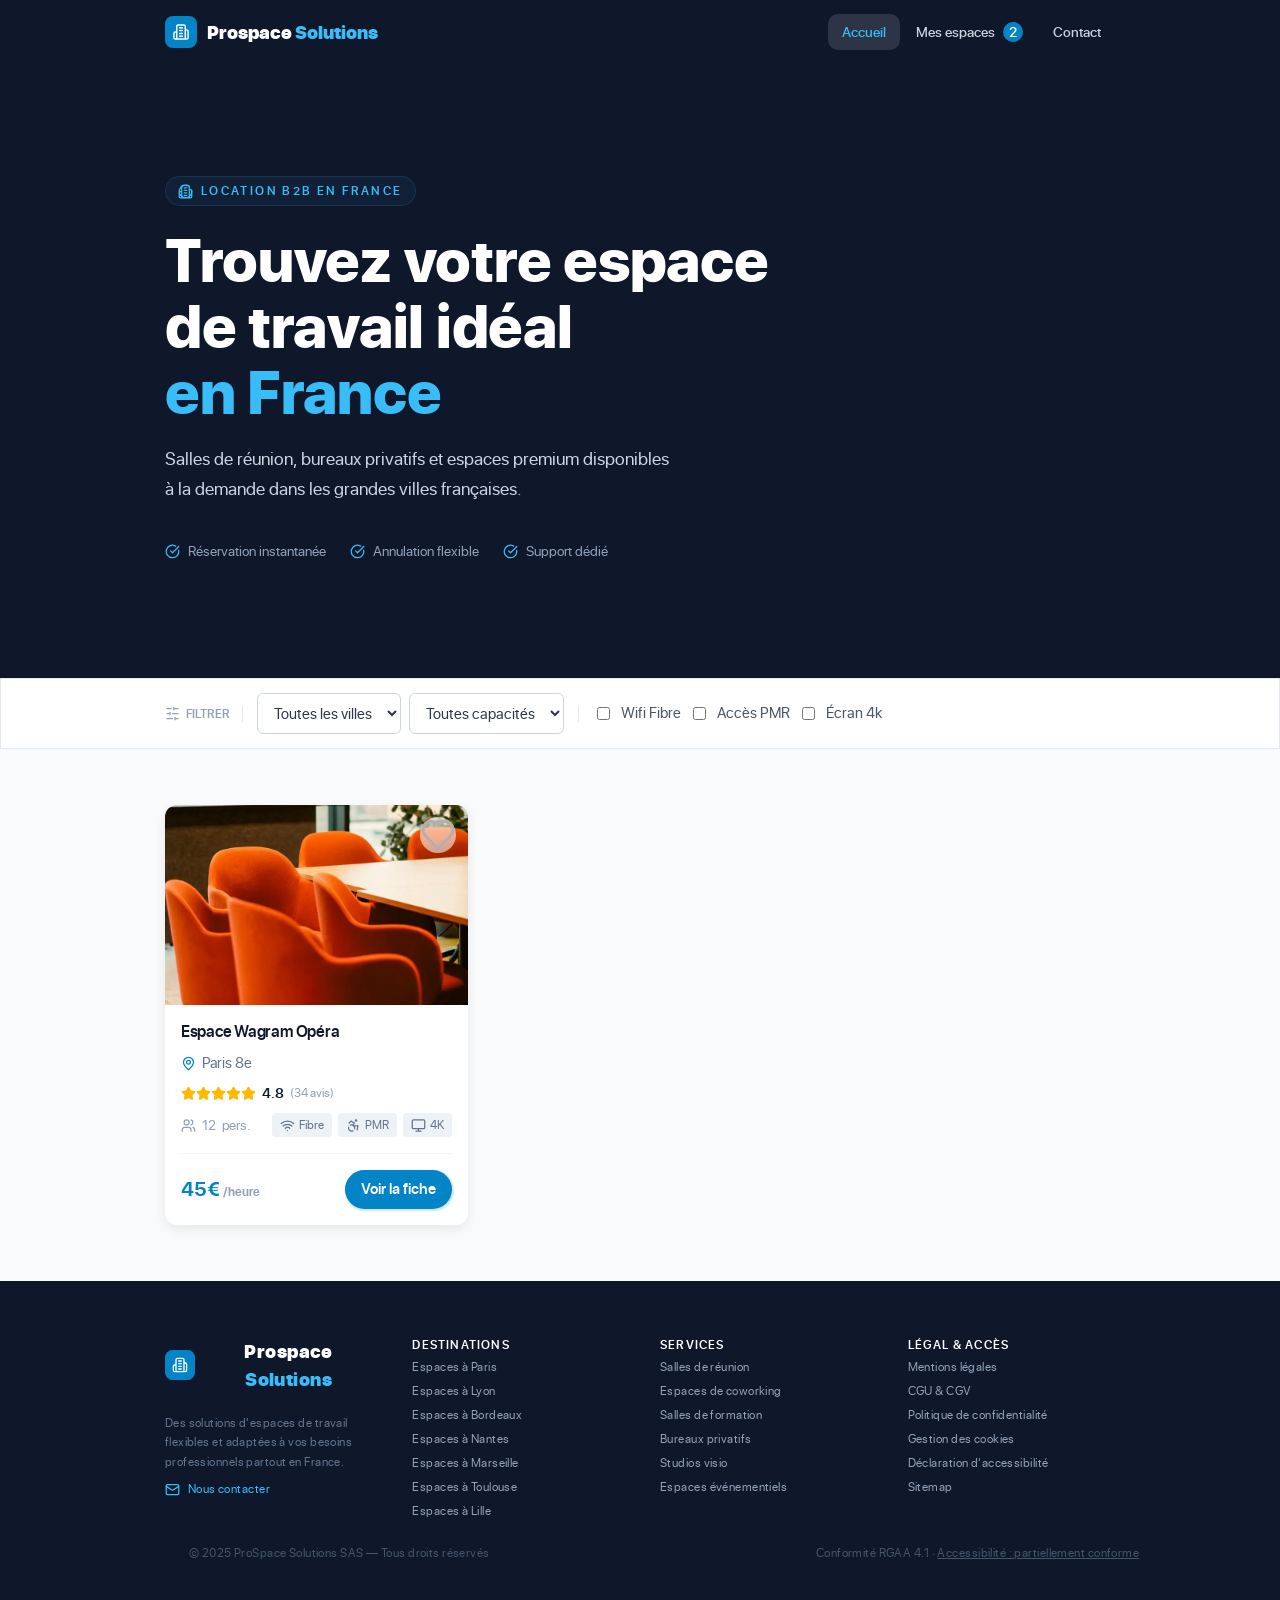
==== index.html @ 1f6355e1 "styles: finalisation scss sur l'index" ====
<!-- Rôle : afficher la page d'accueil du site -->

<!DOCTYPE html>
<html lang="fr">
    <head>
        <meta charset="UTF-8">
        <meta name="viewport" content="width=device-width, initial-scale=1.0">
        <meta name="description" content="">

        <title></title>

        <!---->
        <link rel="stylesheet" href="assets/css/styles.css">
        <!---->
        <link rel="apple-touch-icon" sizes="180x180" href="public/_favicon_io/apple-touch-icon.png">
        <link rel="icon" type="image/png" sizes="32x32" href="public/_favicon_io/favicon-32x32.png">
        <link rel="icon" type="image/png" sizes="16x16" href="public/_favicon_io/favicon-16x16.png">
        <!--link rel="manifest" href="public/assets/img/_favicon_io/site.webmanifest"-->
    </head>

    <body>
        <!-- ================================================= -->
        <!-- === HEADER container === -->
        <!-- ================================================= -->
        <header class="header" id="accueil">

            <div class="header__container">
                
                <div class="logo">
                    <a class="logo prospace-solutions" href="index.html" title="Retour à la page d'Accueil de Prospace Solutions" aria-label="Retour à la page d'Accueil de Prospace Solutions">
                        <svg aria-hidden="true" focusable="false" xmlns="http://www.w3.org/2000/svg" width="32" height="32" aria-labelledby="logo-title" viewBox="0 0 32 32"><title>Logo ProSpace Solutions</title><rect width="32" height="32" fill="#0284c7" rx="8"/><g fill="none" stroke="#fff" stroke-linecap="round" stroke-linejoin="round" stroke-width="2"><path stroke-width="1.41666" d="M11.75 23.083v-12.75a1.417 1.417 0 0 1 1.417-1.416h5.666a1.417 1.417 0 0 1 1.417 1.416v12.75ZM11.75 16h-1.417a1.417 1.417 0 0 0-1.416 1.417v4.25a1.417 1.417 0 0 0 1.416 1.416h1.417M20.25 13.875h1.417a1.417 1.417 0 0 1 1.416 1.417v6.375a1.417 1.417 0 0 1-1.416 1.416H20.25M14.583 11.75h2.834M14.583 14.583h2.834M14.583 17.417h2.834M14.583 20.25h2.834"/></g></svg>
                        <span>Prospace <span>Solutions</span></span>
                    </a>
                </div>
                
                <nav class="navigation" aria-label="Menu principal">
                    
                    <ul class="">                        
                        <li class="">                            
                            <a class="active" href="index.html" title="Aller à la page Accueil" aria-label="Aller à la page Accueil">Accueil</a>
                        </li>
                        
                        <li class="">                            
                            <a href="pages/mes-espaces.html" title="Aller à la page Mes espaces" aria-label="Aller à la page Mes espaces">Mes espaces <span>2</span></a>
                        </li>
                        
                        <li class="">                            
                            <a href="pages/contact.html" title="Aller à la page Contact" aria-label="Aller à la page Contact">Contact</a>                        
                        </li>
                    </ul>

                </nav>

            </div>

        </header>

        <!-- ================================================= -->
        <!-- === MAIN container === -->
        <!-- ================================================= -->
        <main class="main">

            <!-- ================================================= -->
            <!-- === BANNIERE principale === -->
            <!-- ================================================= -->
            <section class="hero">

                <h2 class="sr-only">Introduction</h2>

                <!--img class="hero__banner" src="assets/images/banner-prospace-solution.webp" alt="Salle de réunion moderne avec une grande table et des fauteuils orange" width="200"-->
                
                <div class="hero__wrapper">
                    
                    <div class="main">

                        <div class="etiquette">

                            <span class="location-b2b-en-france">
                                <svg aria-hidden="true" focusable="false" width="15" height="15" fill="none" stroke="currentColor" stroke-linecap="round" stroke-linejoin="round" stroke-width="2" class="icon-svg lucide lucide-circle-check-big" viewBox="0 0 24 24"><path d="M21.801 10A10 10 0 1 1 17 3.335"/><path d="M6 22V4a2 2 0 0 1 2-2h8a2 2 0 0 1 2 2v18ZM6 12H4a2 2 0 0 0-2 2v6a2 2 0 0 0 2 2h2M18 9h2a2 2 0 0 1 2 2v9a2 2 0 0 1-2 2h-2M10 6h4M10 10h4M10 14h4M10 18h4"/></svg>                            
                                <span>Location B2B en France</span>
                            </span>

                        </div>

                        <h1 id="main-title">Trouvez votre espace de travail idéal <span>en France</span></h1>

                        <p>Salles de réunion, bureaux privatifs et espaces premium disponibles à la demande dans les grandes villes françaises.</p>

                        <ul class="">
                            <li>
                                <svg aria-hidden="true" focusable="false" xmlns="http://www.w3.org/2000/svg"  width="15" height="15" fill="none" stroke="currentColor" stroke-linecap="round" stroke-linejoin="round" stroke-width="2" class="icon-svg lucide lucide-circle-check-big" viewBox="0 0 24 24"><path d="M21.801 10A10 10 0 1 1 17 3.335"/><path d="m9 11 3 3L22 4"/></svg>
                                <span>Réservation instantanée</span>
                            </li>
                            <li>
                                <svg aria-hidden="true" focusable="false" xmlns="http://www.w3.org/2000/svg" width="15" height="15" fill="none" stroke="currentColor" stroke-linecap="round" stroke-linejoin="round" stroke-width="2" class="icon-svg lucide lucide-circle-check-big" viewBox="0 0 24 24"><path d="M21.801 10A10 10 0 1 1 17 3.335"/><path d="m9 11 3 3L22 4"/></svg>
                                <span>Annulation flexible</span>
                            </li>
                            <li>
                                <svg aria-hidden="true" focusable="false" xmlns="http://www.w3.org/2000/svg" width="15" height="15" fill="none" stroke="currentColor" stroke-linecap="round" stroke-linejoin="round" stroke-width="2" class="icon-svg lucide lucide-circle-check-big" viewBox="0 0 24 24"><path d="M21.801 10A10 10 0 1 1 17 3.335"/><path d="m9 11 3 3L22 4"/></svg>
                                <span>Support dédié</span>
                            </li>
                        </ul>

                    </div>
                </div>

            </section>            

            <!-- ================================================= -->
            <!-- === FILTRES de recherche === -->
            <!-- ================================================= -->
            <section class="filtre">

                <h2 class="sr-only">Filtres de tri des espaces</h2>

                <form class="filtre__wrapper" aria-label="">

                    <!-- Titre & Icône de la zone de filtre -->
                    <div class="title filtre-block _block-title">
                        <svg aria-hidden="true" focusable="false" xmlns="http://www.w3.org/2000/svg" width="15" height="15" fill="none" stroke="currentColor" stroke-linecap="round" stroke-linejoin="round" stroke-width="2" class="icon-svg lucide lucide-sliders-horizontal" viewBox="0 0 24 24"><path d="M21 4h-7M10 4H3M21 12h-9M8 12H3M21 20h-5M12 20H3M14 2v4M8 10v4M16 18v4"/></svg>
                        <span class="filtre-label">FILTRER</span>
                    </div>

                    <div class="sep"></div>

                    <fieldset class="filtre-block block-selects">                        
                        <legend class="sr-only">Filtres de recherche des salles</legend>
                        <div class="field-wrapper">
                            <label for="ville-select" class="sr-only">Filtrer par ville</label>
                            <select id="ville-select" name="ville">
                                <option value="" selected>Toutes les villes</option>
                                <option value="paris8">Paris 8e</option>
                                <option value="paris11">Paris 11e</option>
                                <option value="lyon2">Lyon 2e</option>
                                <option value="bordeaux">Bordeaux</option>
                                <option value="Nantes">Nantes</option>
                                <option value="Marseille">Marseille</option>
                            </select>
                        </div>

                        <div class="field-wrapper">
                            <label for="capacite-select" class="sr-only">Filtrer par capacité</label>
                            <select id="capacite-select" name="capacite">
                            <option value="" selected>Toutes capacités</option>
                            <option value="10">10 personnes</option>
                            <option value="20">20 personnes</option>
                            <option value="50">50 personnes</option>
                            </select>
                        </div>
                    </fieldset>

                    <div class="sep"></div>

                    <fieldset class="_filtre-block checkboxes__wrapper">
                        <legend class="sr-only">Équipements et options de la salle</legend>
                        <label class="checkbox-label">
                            <input type="checkbox" name="wifi">
                            <span>Wifi Fibre</span>
                        </label>    
                        <label class="checkbox-label">
                            <input type="checkbox" name="pmr">
                            <span>Accès PMR</span>
                        </label>    
                        <label class="checkbox-label">
                            <input type="checkbox" name="screen">
                            <span>Écran 4k</span>
                        </label>
                    </fieldset>

                </form>

            </section>

            <!-- ================================================= -->
            <!-- === CATALOGUE des espaces disponibles === -->
            <!-- ================================================= -->
            <section class="catalogue">

                <h2 class="sr-only">Catalogues des espaces</h2>

                <div class="catalogue__container">
                    <!-- Zone d'injection dynamique des cards -->
                    <div class="catalogue__wrapper">

                                                <article class="card-espace-wrapper">

                            <h2 class="sr-only">Carte d'un espace</h2>

                            <div class="card-image-wrapper">
                                <img src="assets/images/espace-wargram-opera-paris-8.webp" alt="Espace Wagram Opéra - Salle de réunion lumineuse" class="card-img">
                                
                                <button type="button" class="btn-favoris" aria-label="Ajouter aux favoris" aria-pressed="false">
                                <svg aria-hidden="true" focusable="false" xmlns="http://www.w3.org/2000/svg" width="15" height="15" fill="none" stroke="currentColor" stroke-linecap="round" stroke-linejoin="round" stroke-width="2" class="icon-svg lucide lucide-heart" viewBox="0 0 24 24"><path d="M19 14c1.49-1.46 3-3.21 3-5.5A5.5 5.5 0 0 0 16.5 3c-1.76 0-3 .5-4.5 2-1.5-1.5-2.74-2-4.5-2A5.5 5.5 0 0 0 2 8.5c0 2.3 1.5 4.05 3 5.5l7 7Z"/></svg>
                                </button>
                            </div>
                            
                            <div class="card-content-wrapper">
                                <!-- Titre -->
                                <h3 class="card-title">Espace Wagram Opéra</h3>
                                <!-- Lieu -->
                                <div class="card-location">
                                <svg aria-hidden="true" focusable="false" class="icon-svg" viewBox="0 0 24 24" width="15" height="15" fill="none" stroke="currentColor" stroke-width="2"><path d="M12 2a8 8 0 0 0-8 8c0 5.25 8 12 8 12s8-6.75 8-12a8 8 0 0 0-8-8z"/><circle cx="12" cy="10" r="3"/></svg>
                                <span>Paris 8e</span>
                                </div>
                                <!-- Note & Avis -->
                                <div class="card-rating">
                                <div class="stars" aria-hidden="true">
                                    <span>
                                        <svg aria-hidden="true" focusable="false" xmlns="http://www.w3.org/2000/svg" width="15" height="15" fill="currentColor" stroke="currentColor" stroke-linecap="round" stroke-linejoin="round" stroke-width="2" class="icon-svg lucide lucide-star" viewBox="0 0 24 24"><path d="M11.525 2.295a.53.53 0 0 1 .95 0l2.31 4.679a2.12 2.12 0 0 0 1.595 1.16l5.166.756a.53.53 0 0 1 .294.904l-3.736 3.638a2.12 2.12 0 0 0-.611 1.878l.882 5.14a.53.53 0 0 1-.771.56l-4.618-2.428a2.12 2.12 0 0 0-1.973 0L6.396 21.01a.53.53 0 0 1-.77-.56l.881-5.139a2.12 2.12 0 0 0-.611-1.879L2.16 9.795a.53.53 0 0 1 .294-.906l5.165-.755a2.12 2.12 0 0 0 1.597-1.16z"/></svg>
                                    </span>
                                    <span>
                                        <svg aria-hidden="true" focusable="false" xmlns="http://www.w3.org/2000/svg" width="15" height="15" fill="currentColor" stroke="currentColor" stroke-linecap="round" stroke-linejoin="round" stroke-width="2" class="icon-svg lucide lucide-star" viewBox="0 0 24 24"><path d="M11.525 2.295a.53.53 0 0 1 .95 0l2.31 4.679a2.12 2.12 0 0 0 1.595 1.16l5.166.756a.53.53 0 0 1 .294.904l-3.736 3.638a2.12 2.12 0 0 0-.611 1.878l.882 5.14a.53.53 0 0 1-.771.56l-4.618-2.428a2.12 2.12 0 0 0-1.973 0L6.396 21.01a.53.53 0 0 1-.77-.56l.881-5.139a2.12 2.12 0 0 0-.611-1.879L2.16 9.795a.53.53 0 0 1 .294-.906l5.165-.755a2.12 2.12 0 0 0 1.597-1.16z"/></svg>
                                    </span>
                                    <span>
                                        <svg aria-hidden="true" focusable="false" xmlns="http://www.w3.org/2000/svg" width="15" height="15" fill="currentColor" stroke="currentColor" stroke-linecap="round" stroke-linejoin="round" stroke-width="2" class="icon-svg lucide lucide-star" viewBox="0 0 24 24"><path d="M11.525 2.295a.53.53 0 0 1 .95 0l2.31 4.679a2.12 2.12 0 0 0 1.595 1.16l5.166.756a.53.53 0 0 1 .294.904l-3.736 3.638a2.12 2.12 0 0 0-.611 1.878l.882 5.14a.53.53 0 0 1-.771.56l-4.618-2.428a2.12 2.12 0 0 0-1.973 0L6.396 21.01a.53.53 0 0 1-.77-.56l.881-5.139a2.12 2.12 0 0 0-.611-1.879L2.16 9.795a.53.53 0 0 1 .294-.906l5.165-.755a2.12 2.12 0 0 0 1.597-1.16z"/></svg>
                                    </span>
                                    <span>
                                        <svg aria-hidden="true" focusable="false" xmlns="http://www.w3.org/2000/svg" width="15" height="15" fill="currentColor" stroke="currentColor" stroke-linecap="round" stroke-linejoin="round" stroke-width="2" class="icon-svg lucide lucide-star" viewBox="0 0 24 24"><path d="M11.525 2.295a.53.53 0 0 1 .95 0l2.31 4.679a2.12 2.12 0 0 0 1.595 1.16l5.166.756a.53.53 0 0 1 .294.904l-3.736 3.638a2.12 2.12 0 0 0-.611 1.878l.882 5.14a.53.53 0 0 1-.771.56l-4.618-2.428a2.12 2.12 0 0 0-1.973 0L6.396 21.01a.53.53 0 0 1-.77-.56l.881-5.139a2.12 2.12 0 0 0-.611-1.879L2.16 9.795a.53.53 0 0 1 .294-.906l5.165-.755a2.12 2.12 0 0 0 1.597-1.16z"/></svg>
                                    </span>
                                    <span>
                                        <svg aria-hidden="true" focusable="false" xmlns="http://www.w3.org/2000/svg" width="15" height="15" fill="currentColor" stroke="currentColor" stroke-linecap="round" stroke-linejoin="round" stroke-width="2" class="icon-svg lucide lucide-star" viewBox="0 0 24 24"><path d="M11.525 2.295a.53.53 0 0 1 .95 0l2.31 4.679a2.12 2.12 0 0 0 1.595 1.16l5.166.756a.53.53 0 0 1 .294.904l-3.736 3.638a2.12 2.12 0 0 0-.611 1.878l.882 5.14a.53.53 0 0 1-.771.56l-4.618-2.428a2.12 2.12 0 0 0-1.973 0L6.396 21.01a.53.53 0 0 1-.77-.56l.881-5.139a2.12 2.12 0 0 0-.611-1.879L2.16 9.795a.53.53 0 0 1 .294-.906l5.165-.755a2.12 2.12 0 0 0 1.597-1.16z"/></svg>
                                    </span>
                                </div>
                                <strong class="rating-value">4.8</strong>
                                <span class="rating-count">(34 avis)</span>
                                </div>
                                <!-- Ligne Capacité & Étiquettes -->
                                <div class="card-details-row">
                                <!-- Capacité -->
                                <div class="card-capacite">
                                    <svg aria-hidden="true" focusable="false" xmlns="http://www.w3.org/2000/svg" width="15" height="15" fill="none" stroke="currentColor" stroke-linecap="round" stroke-linejoin="round" stroke-width="2" class="icon-svg lucide lucide-users" viewBox="0 0 24 24"><path d="M16 21v-2a4 4 0 0 0-4-4H6a4 4 0 0 0-4 4v2"/><circle cx="9" cy="7" r="4"/><path d="M22 21v-2a4 4 0 0 0-3-3.87M16 3.13a4 4 0 0 1 0 7.75"/></svg>
                                    <span id="nb-capacite">12</span><span>pers.</span>
                                </div>
                                <!-- Étiquettes -->
                                <div class="card-tags">
                                    <span class="tag">
                                    <svg aria-hidden="true" focusable="false" xmlns="http://www.w3.org/2000/svg" width="15" height="15" fill="none" stroke="currentColor" stroke-linecap="round" stroke-linejoin="round" stroke-width="2" class="icon-svg lucide lucide-wifi" viewBox="0 0 24 24"><path d="M12 20h.01M2 8.82a15 15 0 0 1 20 0M5 12.859a10 10 0 0 1 14 0M8.5 16.429a5 5 0 0 1 7 0"/></svg>
                                    Fibre
                                    </span>
                                    <span class="tag">
                                    <svg aria-hidden="true" focusable="false" xmlns="http://www.w3.org/2000/svg" width="15" height="15" fill="none" stroke="currentColor" stroke-linecap="round" stroke-linejoin="round" stroke-width="2" class="lucide lucide-accessibility" viewBox="0 0 24 24"><circle cx="16" cy="4" r="1"/><path d="m18 19 1-7-6 1M5 8l3-3 5.5 3-2.36 3.5M4.24 14.5a5 5 0 0 0 6.88 6"/><path d="M13.76 17.5a5 5 0 0 0-6.88-6"/></svg>
                                    PMR
                                    </span>
                                    <span class="tag">
                                    <!-- modèle -->
                                    <svg role="img" focusable="false" xmlns="http://www.w3.org/2000/svg" width="15" height="15" fill="none" stroke="currentColor" stroke-linecap="round" stroke-linejoin="round" stroke-width="2" class="icon-svg lucide lucide-monitor" viewBox="0 0 24 24" aria-labelledby="icon-monitor-desc"><title id="icon-monitor-desc">Écran ou moniteur disponible</title><rect width="20" height="14" x="2" y="3" rx="2"/><path d="M8 21h8M12 17v4"/></svg>
                                    4K
                                    </span>
                                </div>
                                </div>
                                <!-- Filet de séparation -->
                                <hr class="card-sep" aria-hidden="true">
                                <!-- Ligne Prix & Action -->
                                <div class="card-footer-row">
                                <div class="card-price">
                                    <span class="price-amount">45€</span>
                                    <span class="price-unit">/heure</span>
                                </div>
                                <!-- Lien principal étendu -->
                                <a href="pages/espace.html" class="card-main-link">Voir la fiche</a>
                                </div>
                            </div>  

                        </article>

                    </div>
                </div>                

            </section>
            
        </main>

        <!-- ================================================= -->
        <!-- === FOOTER et liens de bas de page === -->
        <!-- ================================================= -->
        <footer class="footer">

            <div class="footer__container">

                <!-- === A PROPOS et logo === -->

                <section class="footer__wrapper footer-about">
                        
                    <h2 class="sr-only">Liens de bas de page</h2>

                    <div class="">

                        <div class="logo">
                            <a class="logo prospace-solutions" href="index.html" title="Retour à la page d'Accueil de Prospace Solutions" aria-label="Retour à la page d'Accueil de Prospace Solutions">
                                <svg aria-hidden="true" focusable="false" class="icon-svg" xmlns="http://www.w3.org/2000/svg" width="32" height="32" aria-labelledby="logo-title" viewBox="0 0 32 32"><title>Logo ProSpace Solutions</title><rect width="32" height="32" fill="#0284c7" rx="8"/><g fill="none" stroke="#fff" stroke-linecap="round" stroke-linejoin="round" stroke-width="2"><path stroke-width="1.41666" d="M11.75 23.083v-12.75a1.417 1.417 0 0 1 1.417-1.416h5.666a1.417 1.417 0 0 1 1.417 1.416v12.75ZM11.75 16h-1.417a1.417 1.417 0 0 0-1.416 1.417v4.25a1.417 1.417 0 0 0 1.416 1.416h1.417M20.25 13.875h1.417a1.417 1.417 0 0 1 1.416 1.417v6.375a1.417 1.417 0 0 1-1.416 1.416H20.25M14.583 11.75h2.834M14.583 14.583h2.834M14.583 17.417h2.834M14.583 20.25h2.834"/></g></svg>
                                <span>Prospace <span>Solutions</span></span>
                            </a>
                        </div>

                        <p class="footer-text">
                            Des solutions d'espaces de travail flexibles et adaptées à vos besoins professionnels partout en France.
                        </p>

                        <a href="/contact" class="btn-footer" title="Nous contacter" aria-label="Nous contacter">
                            <svg aria-hidden="true" focusable="false" xmlns="http://www.w3.org/2000/svg" width="15" height="15" fill="none" stroke="currentColor" stroke-linecap="round" stroke-linejoin="round" stroke-width="2" class="icon-svg lucide lucide-mail" viewBox="0 0 24 24"><rect width="20" height="16" x="2" y="4" rx="2"/><path d="m22 7-8.97 5.7a1.94 1.94 0 0 1-2.06 0L2 7"/></svg>
                            <span>Nous contacter</span></a>
                    
                    </div>

                    <!-- === DESTINATIONS espaces === -->
                    
                    <nav class="footer-column" aria-labelledby="footer-title-destinations">

                        <h3 id="footer-title-destinations" class="footer-title">Destinations</h3>

                        <ul class="footer-links">
                            <li><a href="/paris" title="Découvrir les espaces disponibles à Paris" aria-label="Espaces à Paris">Espaces à Paris</a></li>
                            <li><a href="/lyon" title="Découvrir les espaces disponibles à Lyon" aria-label="Espaces à Lyon">Espaces à Lyon</a></li>
                            <li><a href="/bordeaux" title="Découvrir les espaces disponibles à Bordeaux" aria-label="Espaces à Bordeaux">Espaces à Bordeaux</a></li>
                            <li><a href="/nantes" title="Découvrir les espaces disponibles à Nantes" aria-label="Espaces à Nantes">Espaces à Nantes</a></li>
                            <li><a href="/marseille" title="Découvrir les espaces disponibles à Marseille" aria-label="Espaces à Marseille">Espaces à Marseille</a></li>
                            <li><a href="/toulouse" title="Découvrir les espaces disponibles à Toulouse" aria-label="Espaces à Toulouse">Espaces à Toulouse</a></li>
                            <li><a href="/lille" title="Découvrir les espaces disponibles à Lille" aria-label="Espaces à Lille">Espaces à Lille</a></li>
                        </ul>

                    </nav>

                    <!-- === SERVICES espaces === -->

                    <nav class="footer-column" aria-labelledby="footer-title-services">

                        <h3 id="footer-title-services" class="footer-title">Services</h3>

                        <ul class="footer-links">
                            <li><a href="/salles-reunion" title="Découvrir nos locations de salles de réunion" aria-label="Salles de réunion">Salles de réunion</a></li>
                            <li><a href="/coworking" title="Découvrir nos espaces de coworking" aria-label="Espaces de coworking">Espaces de coworking</a></li>
                            <li><a href="/formation" title="Découvrir nos locations de salles de formation" aria-label="Salles de formation">Salles de formation</a></li>
                            <li><a href="/bureaux-privatifs" title="Découvrir nos locations de bureaux privatifs" aria-label="Bureaux privatifs">Bureaux privatifs</a></li>
                            <li><a href="/studios-visio" title="Découvrir nos studios de visioconférence" aria-label="Studios visio">Studios visio</a></li>
                            <li><a href="/evenementiels" title="Découvrir nos espaces événementiels" aria-label="Espaces événementiels">Espaces événementiels</a></li>
                        </ul>

                    </nav>

                    <!-- === LEGAL & ACCES  === -->

                    <nav class="footer-column" aria-labelledby="footer-title-legal">

                        <h3 id="footer-title-legal" class="footer-title">Légal &amp; accès</h3>

                        <ul class="footer-links">
                            <li><a href="/mentions-legales" title="Consulter les mentions légales du site" aria-label="Mentions légales">Mentions légales</a></li>
                            <li><a href="/cgu-cgv" title="Consulter les conditions générales d'utilisation et de vente" aria-label="CGU et CGV">CGU &amp; CGV</a></li>
                            <li><a href="/confidentialite" title="Consulter la politique de confidentialité" aria-label="Politique de confidentialité">Politique de confidentialité</a></li>
                            <li><a href="/cookies" title="Prendre connaissance de la gestion des cookies" aria-label="Gestion des cookies">Gestion des cookies</a></li>
                            <li><a href="/accessibilite" title="Consulter la déclaration d'accessibilité du site" aria-label="Déclaration d'accessibilité">Déclaration d'accessibilité</a></li>
                            <li><a href="/sitemap" title="Consulter le plan du site" aria-label="Sitemap">Sitemap</a></li>
                        </ul>

                    </nav>

                </section>

                <section class="footer__bottom">
                        
                    <h2 class="sr-only">Onfos complémentaires</h2>

                    <p>© 2025 ProSpace Solutions SAS — Tous droits réservés</p>
                    <p>
                        Conformité RGAA 4.1 · <span>Accessibilité : partiellement conforme</span>
                    </p>
                </section>

            </div>
        </footer>
</body>
</html>
---- assets/css/styles.css ----
@charset "UTF-8";
/* ================================================= */
/* === POINT D'ENTRÉE DE TOUS LES STYLES SCSS === */
/* ================================================= */
/* Commande de compilation :
   sass --watch src/scss/main.scss assets/css/styles.css
*/
/* Bases */
/* ================================================= */
/* === REMISE À ZÉRO DES STYLES DU NAVIGATEUR === */
/* ================================================= */
*,
*::before,
*::after {
  box-sizing: border-box;
}

html {
  scroll-behavior: smooth;
}

body {
  min-width: 320px;
  min-height: 100vh;
  margin: 0;
}

img {
  display: block;
  max-width: 100%;
}

a {
  color: inherit;
  text-decoration: none;
}

button,
select,
input,
textarea {
  font: inherit;
}

button,
select,
input[type=checkbox] {
  cursor: pointer;
}

ul,
ol {
  margin: 0;
  padding: 0;
  list-style-type: none;
}

table {
  border-collapse: collapse;
}

h1,
h2,
h3,
h4,
h5,
h6,
p {
  margin: 0;
}

/* ================================================= */
/* === POLICES ET TEXTES GÉNÉRAUX === */
/* ================================================= */
/* ================================================= */
/* === CHARTE GRAPHIQUE PROSPACE === */
/* ================================================= */
/* Couleurs principales */
/* Couleurs secondaires */
/* Transparences */
/* Espacements réutilisés */
/* Arrondis */
/* Dimensions */
/* Points de rupture existants dans la maquette */
/* Typographie */
@font-face {
  font-family: "SF Pro Display";
  src: url("../fonts/sf-pro-display/sf-pro-display-regular.woff2") format("woff2");
  font-style: normal;
  font-weight: 400;
  font-display: swap;
}
@font-face {
  font-family: "SF Pro Display";
  src: url("../fonts/sf-pro-display/sf-pro-display-medium.woff2") format("woff2");
  font-style: normal;
  font-weight: 500;
  font-display: swap;
}
@font-face {
  font-family: "SF Pro Display";
  src: url("../fonts/sf-pro-display/sf-pro-display-semibold.woff2") format("woff2");
  font-style: normal;
  font-weight: 600;
  font-display: swap;
}
@font-face {
  font-family: "SF Pro Display";
  src: url("../fonts/sf-pro-display/sf-pro-display-bold.woff2") format("woff2");
  font-style: normal;
  font-weight: 700;
  font-display: swap;
}
@font-face {
  font-family: "SF Pro Display";
  src: url("../fonts/sf-pro-display/sf-pro-display-heavy.woff2") format("woff2");
  font-style: normal;
  font-weight: 800;
  font-display: swap;
}
@font-face {
  font-family: "SF Pro Display";
  src: url("../fonts/sf-pro-display/sf-pro-display-black.woff2") format("woff2");
  font-style: normal;
  font-weight: 900;
  font-display: swap;
}
body {
  font-family: "SF Pro Display", Arial, sans-serif;
  font-size: 16px;
  line-height: 1.5;
}

/* Composants */
/* ================================================= */
/* === POLICES ET TEXTES GÉNÉRAUX === */
/* ================================================= */
/* ================================================= */
/* === BANNIÈRE DE LA PAGE D'ACCUEIL === */
/* ================================================= */
/* ================================================= */
/* === POLICES ET TEXTES GÉNÉRAUX === */
/* ================================================= */
/* ================================================= */
/* === OUTILS RÉUTILISABLES === */
/* ================================================= */
/* Crée rapidement une ligne ou une colonne en Flexbox */
/* Donne la même largeur aux grands conteneurs du site */
/* Ajoute une ombre compatible avec les principaux navigateurs */
/* Cache visuellement un texte tout en le gardant lisible par un lecteur d'écran */
/* Crée la base commune des boutons et liens ayant l'apparence d'un bouton */
/* Place les règles destinées aux écrans plus petits que la valeur donnée */
section.hero {
  display: flex;
  flex-direction: column;
  justify-content: center;
  align-items: center;
  gap: 0;
  position: relative;
  width: 100%;
  min-height: 602px;
  background-color: #0f172a;
}

.hero__banner {
  background-image: linear-gradient(to top, #000000 0%, #0f172a 60%), url("../images/banner-prospace-solution.webp");
  background-position: center;
  background-repeat: no-repeat;
  background-size: cover;
  background-origin: border-box;
}

.hero__wrapper {
  width: 78vw;
  max-width: 1280px;
  margin-inline: auto;
  display: flex;
  flex-direction: column;
  padding: 112px 24px;
}
.hero__wrapper .main {
  display: flex;
  flex-direction: column;
  max-width: 672px;
}

.hero .etiquette {
  display: flex;
  flex-direction: column;
  width: fit-content;
  height: 50px;
}
.hero .location-b2b-en-france {
  display: flex;
  width: fit-content;
  padding: 6px 12px;
  gap: 8px;
  border: 1px solid rgba(56, 189, 248, 0.13);
  border-radius: 20px;
  background-color: rgba(56, 189, 248, 0.06);
  color: #38bdf8;
  font-size: 12px;
  font-weight: 600;
  letter-spacing: 2.4px;
  line-height: 16px;
  text-transform: uppercase;
}
.hero h1 {
  display: flex;
  flex-direction: column;
  margin: 0;
  color: #ffffff;
  font-size: 60px;
  font-weight: 800;
  letter-spacing: -0.26px;
  line-height: 66px;
}
.hero h1 span {
  width: fit-content;
  color: #38bdf8;
}
.hero p {
  display: flex;
  flex-direction: column;
  max-width: 512px;
  padding-top: 20px;
  margin-bottom: 10px;
  color: #cad5e2;
  font-size: 18px;
  font-weight: 400;
  line-height: 30px;
}
.hero ul {
  display: flex;
  width: fit-content;
  height: 52px;
  padding-top: 22px;
  gap: 24px;
}
.hero li {
  display: flex;
  flex-direction: row;
  justify-content: center;
  align-items: center;
  gap: 8px;
}
.hero li span {
  color: #90a1b9;
  font-size: 14px;
  font-weight: 400;
  line-height: 20px;
}
.hero .icon-svg {
  color: #38bdf8;
}

@media (max-width: 1240px) {
  .hero__wrapper {
    width: unset;
    max-width: 1240px;
    height: unset;
    padding: 10px;
    margin-inline: 0;
    justify-content: center;
  }
}
@media (max-width: 795px) {
  .hero ul {
    flex-direction: column;
    justify-content: flex-start;
    align-items: flex-start;
    height: fit-content;
    padding-bottom: 10px;
    gap: 5px;
  }
}
@media (max-width: 375px) {
  .hero,
  .hero__wrapper,
  .hero .main,
  .hero ul {
    flex-direction: column;
    width: unset;
    max-width: 375px;
    height: unset;
  }
  .hero ul,
  .hero li {
    justify-content: flex-start;
    align-items: flex-start;
    padding-bottom: 10px;
    gap: 5px;
  }
}
/* ================================================= */
/* === POLICES ET TEXTES GÉNÉRAUX === */
/* ================================================= */
/* ================================================= */
/* === BANNIÈRE DE LA PAGE D'ACCUEIL === */
/* ================================================= */
/* ================================================= */
/* === BOUTONS ET LIENS D'ACTION === */
/* ================================================= */
/* Classe générale disponible pour les prochains boutons */
.btn {
  display: flex;
  flex-direction: row;
  justify-content: center;
  align-items: center;
  gap: 8px;
  display: inline-flex;
  padding: 8px 16px;
  border: 0;
  border-radius: 10px;
  background-color: #0284c7;
  color: #ffffff;
  cursor: pointer;
}
.btn:hover {
  background-color: #0369a1;
}
.btn:focus-visible {
  outline: 3px solid #38bdf8;
  outline-offset: 3px;
}
.btn-favoris {
  display: flex;
  flex-direction: row;
  justify-content: center;
  align-items: center;
  gap: 0;
  position: absolute;
  top: 12px;
  right: 12px;
  z-index: 2;
  width: 36px;
  height: 36px;
  padding: 0;
  border: 0;
  border-radius: 50%;
  background-color: rgba(255, 255, 255, 0.5647058824);
  color: #b0b0b0;
  cursor: pointer;
  transition: color 0.2s, background-color 0.2s;
}
.btn-favoris:hover, .btn-favoris:focus, .btn-favoris[aria-pressed=true] {
  background-color: #ff2056;
  color: #ffffff;
}

/* Le parent rend cette règle prioritaire sur les liens génériques du footer */
.footer__wrapper .btn-footer {
  display: flex;
  flex-direction: row;
  justify-content: flex-start;
  align-items: center;
  gap: 8px;
  color: #38bdf8;
}
.footer__wrapper .btn-footer:hover {
  color: #ffffff;
}

.card-main-link {
  display: flex;
  flex-direction: row;
  justify-content: center;
  align-items: center;
  gap: 8px;
  display: inline-flex;
  padding: 8px 16px;
  border: 0;
  border-radius: 10px;
  background-color: #0284c7;
  color: #ffffff;
  cursor: pointer;
  -webkit-box-shadow: 1px 1px 2px 1px rgba(2, 132, 99, 0.2);
  -moz-box-shadow: 1px 1px 2px 1px rgba(2, 132, 99, 0.2);
  box-shadow: 1px 1px 2px 1px rgba(2, 132, 99, 0.2);
  border-radius: 20px;
  font-size: 0.95rem;
  font-weight: 600;
}
.card-main-link:hover, .card-main-link:focus {
  background-color: #0369a1;
}
.card-main-link::after {
  content: "";
  position: absolute;
  inset: 0;
  z-index: 1;
}

/* ================================================= */
/* === POLICES ET TEXTES GÉNÉRAUX === */
/* ================================================= */
/* ================================================= */
/* === BANNIÈRE DE LA PAGE D'ACCUEIL === */
/* ================================================= */
/* ================================================= */
/* === CARTES DES ESPACES === */
/* ================================================= */
.card-espace-wrapper {
  -webkit-box-shadow: 0 4px 12px 0 rgba(0, 0, 0, 0.08);
  -moz-box-shadow: 0 4px 12px 0 rgba(0, 0, 0, 0.08);
  box-shadow: 0 4px 12px 0 rgba(0, 0, 0, 0.08);
  position: relative;
  display: flex;
  flex-direction: column;
  width: 100%;
  max-width: 380px;
  overflow: hidden;
  border-radius: 12px;
  background-color: #ffffff;
  transition: transform 0.2s ease, box-shadow 0.2s ease;
}
.card-espace-wrapper:hover {
  -webkit-box-shadow: 0 8px 24px 0 rgba(0, 0, 0, 0.15);
  -moz-box-shadow: 0 8px 24px 0 rgba(0, 0, 0, 0.15);
  box-shadow: 0 8px 24px 0 rgba(0, 0, 0, 0.15);
  transform: translateY(-4px);
}

.card-image-wrapper {
  position: relative;
  width: 100%;
  height: 200px;
  overflow: hidden;
}

.card-img {
  width: 100%;
  height: 100%;
  object-fit: cover;
}

.card-content-wrapper {
  display: flex;
  flex-grow: 1;
  flex-direction: column;
  gap: 12px;
  padding: 16px;
}

.card-title {
  margin: 0;
  color: #0f172a;
  font-size: 16px;
  font-weight: 600;
  letter-spacing: -0.23px;
  line-height: 20px;
}

.card-location,
.card-capacite {
  display: flex;
  align-items: center;
  gap: 6px;
  color: #90a1b9;
  font-size: 14px;
  font-weight: 400;
  letter-spacing: -0.15px;
  line-height: 20px;
}

.card-location span {
  color: #62748e;
  font-size: 15px;
  font-weight: 400;
  letter-spacing: -0.15px;
  line-height: 20px;
}
.card-location .icon-svg {
  color: #0284c7;
}

.card-rating {
  display: flex;
  align-items: center;
  gap: 6px;
}

.stars {
  display: flex;
  color: #ffb900;
  letter-spacing: -2px;
}
.stars svg {
  place-self: center;
}

.rating-value {
  color: #0f172a;
  font-size: 14px;
  font-weight: 600;
  line-height: 16px;
}

.rating-count {
  color: #90a1b9;
  font-size: 12px;
  font-weight: 400;
  line-height: 16px;
}

.card-details-row {
  display: flex;
  justify-content: space-between;
  align-items: center;
  gap: 12px;
}

.card-tags {
  display: flex;
  flex-wrap: wrap;
  gap: 6px;
}

.tag {
  display: inline-flex;
  align-items: center;
  gap: 4px;
  padding: 4px 8px;
  border-radius: 4px;
  background-color: #edf2f7;
  color: #62748e;
  font-size: 12px;
  font-weight: 400;
  line-height: 16px;
}

.card-sep {
  margin: 4px 0;
  border: 0;
  border-top: 1px solid #f1f5f9;
}

.card-footer-row {
  display: flex;
  justify-content: space-between;
  align-items: center;
  margin-top: auto;
}

.price-amount {
  color: #0284c7;
  font-size: 20px;
  font-weight: 700;
  line-height: 28px;
}

.price-unit {
  color: #90a1b9;
  font-size: 12px;
  font-weight: 700;
  line-height: 16px;
}

.space-card:focus-within {
  outline: 3px solid #38bdf8;
}

/* Les styles du carrousel seront ajoutés avec la page Contact */
/* ================================================= */
/* === POLICES ET TEXTES GÉNÉRAUX === */
/* ================================================= */
/* ================================================= */
/* === BANNIÈRE DE LA PAGE D'ACCUEIL === */
/* ================================================= */
/* ================================================= */
/* === FILTRES ET CHAMPS DE FORMULAIRE === */
/* ================================================= */
section.filtre {
  display: flex;
  flex-direction: column;
  justify-content: center;
  align-items: center;
  gap: 0;
  -webkit-box-shadow: 0 1px 2px 1px rgba(0, 0, 0, 0.062745098);
  -moz-box-shadow: 0 1px 2px 1px rgba(0, 0, 0, 0.062745098);
  box-shadow: 0 1px 2px 1px rgba(0, 0, 0, 0.062745098);
  width: 100%;
  border: 1px solid #e2e8f0;
  background-color: #ffffff;
}

.filtre__wrapper {
  width: 78vw;
  max-width: 1280px;
  margin-inline: auto;
  display: flex;
  flex-wrap: wrap;
  justify-content: flex-start;
  align-items: center;
  gap: 12px;
  padding: 14px 24px;
}
.filtre__wrapper fieldset {
  display: flex;
  flex-wrap: wrap;
  justify-content: center;
  align-items: center;
  gap: 8px;
  padding: 0;
  border: 0;
}

.filtre .title {
  display: flex;
  flex-wrap: wrap;
  justify-content: center;
  align-items: center;
  gap: 6px;
}
.filtre .title span {
  color: #90a1b9;
  font-size: 12px;
  font-weight: 600;
  line-height: 16px;
  text-transform: uppercase;
}
.filtre .title .icon-svg {
  color: #90a1b9;
}
.filtre .sep {
  width: 1px;
  height: 16px;
  background-color: #e2e8f0;
}
.filtre select {
  padding: 8px 16px;
  border: 1px solid #e2e8f0;
  border-radius: 12px;
  background-color: #ffffff;
  color: #0f172a;
  font-size: 14px;
  font-weight: 400;
}

.field-wrapper select {
  width: 100%;
  padding: 8px 12px;
  border: 1px solid #cbd5e0;
  border-radius: 6px;
  background-color: #ffffff;
  color: #2d3748;
  font-size: 0.95rem;
  cursor: pointer;
}

.checkboxes__wrapper {
  display: flex;
  flex-wrap: wrap;
  align-items: center;
}

.checkbox-label {
  display: flex;
  flex-wrap: wrap;
  align-items: center;
  gap: 8px;
  color: #4a5568;
  font-size: 0.95rem;
  cursor: pointer;
}

.checkbox {
  width: 16px;
  height: 16px;
  border: 1px solid #767676;
  border-radius: 2px;
  background-color: #ffffff;
}
.checkbox span {
  color: #45556c;
  font-size: 14px;
  font-weight: 500;
  line-height: 20px;
}

@media (max-width: 795px) {
  .filtre,
  .filtre__wrapper,
  .filtre__wrapper fieldset:nth-of-type(1) {
    display: flex;
    flex-direction: column;
    justify-content: center;
    align-items: center;
    width: 100%;
    max-width: 795px;
    height: unset;
  }
  .filtre .sep {
    display: none;
  }
  .field-wrapper {
    width: 100%;
  }
}
@media (max-width: 375px) {
  .filtre,
  .filtre__wrapper {
    flex-direction: column;
    width: unset;
    max-width: 375px;
    height: unset;
  }
}
/* ================================================= */
/* === ICÔNES SVG === */
/* ================================================= */
.icon-svg {
  display: flex;
  width: inherit;
  height: inherit;
  place-self: center;
}

/* ================================================= */
/* === POLICES ET TEXTES GÉNÉRAUX === */
/* ================================================= */
/* ================================================= */
/* === INDICATEUR DE CHARGEMENT === */
/* ================================================= */
.spinner {
  width: 50px;
  height: 50px;
  border: 5px solid rgba(0, 0, 0, 0.062745098);
  border-left-color: #3498db;
  border-radius: 50%;
  animation: spin 1s linear infinite;
}

/* Grandes zones des pages */
/* La mise en page Contact sera ajoutée lorsque son HTML sera intégré */
/* La mise en page Fiche espace sera ajoutée lorsque son HTML sera intégré */
/* ================================================= */
/* === POLICES ET TEXTES GÉNÉRAUX === */
/* ================================================= */
/* ================================================= */
/* === BANNIÈRE DE LA PAGE D'ACCUEIL === */
/* ================================================= */
/* ================================================= */
/* === PIED DE PAGE === */
/* ================================================= */
footer {
  display: flex;
  flex-direction: column;
  justify-content: center;
  align-items: center;
  gap: 0;
  background-color: #0f172a;
}

.footer__container {
  width: 78vw;
  max-width: 1280px;
  margin-inline: auto;
  display: flex;
  flex-direction: column;
  justify-content: center;
  align-items: center;
  gap: 0;
  padding: 56px 24px;
}

.footer__wrapper {
  display: grid;
  grid-template-columns: repeat(4, 1fr);
  gap: 40px;
  width: 100%;
}
.footer__wrapper p {
  display: flex;
  flex-direction: column;
  max-width: 200px;
  padding-top: 20px;
  margin-bottom: 10px;
  color: #62748e;
  font-size: 12px;
  font-weight: 400;
  letter-spacing: 0.44px;
  line-height: 19.5px;
}
.footer__wrapper a {
  color: #90a1b9;
  font-size: 12px;
  font-weight: 400;
  letter-spacing: 0.44px;
  line-height: 16px;
}
.footer__wrapper a:hover {
  color: #38bdf8;
}

.footer-title {
  color: #ffffff;
  font-size: 12px;
  font-weight: 600;
  letter-spacing: 1.2px;
  line-height: 16px;
  text-transform: uppercase;
}

.footer__bottom {
  width: 78vw;
  max-width: 1280px;
  margin-inline: auto;
  display: flex;
  justify-content: space-between;
  align-items: center;
  padding: 24px 24px 0;
}
.footer__bottom p {
  color: #45556c;
  font-size: 12px;
  font-weight: 400;
  letter-spacing: 0.44px;
  line-height: 16px;
}
.footer__bottom span {
  text-decoration: underline;
}

@media (max-width: 1240px) {
  .footer__container {
    padding: 24px 0;
  }
  .footer__wrapper,
  .footer__bottom {
    width: 78vw;
    margin: auto;
  }
  .footer__wrapper {
    grid-template-columns: repeat(2, 1fr);
  }
}
@media (max-width: 795px) {
  .footer__container,
  .footer__bottom {
    display: flex;
    flex-direction: column;
    justify-content: center;
    align-items: center;
    width: 100%;
    max-width: 795px;
    height: unset;
  }
  .footer__bottom {
    padding: 24px;
  }
}
@media (max-width: 375px) {
  .footer__wrapper,
  .footer__bottom {
    display: flex;
    flex-direction: column;
    width: unset;
    max-width: 375px;
    height: unset;
  }
  .footer__wrapper {
    padding: 10px;
  }
  .footer__bottom {
    justify-content: center;
    align-items: center;
    padding: 24px;
    text-align: center;
  }
}
/* ================================================= */
/* === POLICES ET TEXTES GÉNÉRAUX === */
/* ================================================= */
/* ================================================= */
/* === BANNIÈRE DE LA PAGE D'ACCUEIL === */
/* ================================================= */
/* ================================================= */
/* === EN-TÊTE ET NAVIGATION === */
/* ================================================= */
.header {
  display: flex;
  flex-direction: row;
  justify-content: center;
  align-items: stretch;
  gap: 0;
  -webkit-box-shadow: 0 8px 10px -6px rgba(0, 0, 0, 0.062745098);
  -moz-box-shadow: 0 8px 10px -6px rgba(0, 0, 0, 0.062745098);
  box-shadow: 0 8px 10px -6px rgba(0, 0, 0, 0.062745098);
  background-color: #0f172a;
}
.header__container {
  width: 78vw;
  max-width: 1280px;
  margin-inline: auto;
  display: flex;
  justify-content: space-between;
  align-items: center;
  min-height: 64px;
  padding-inline: 24px;
}

.logo {
  display: flex;
  align-items: center;
  gap: 10px;
}
.logo .prospace-solutions {
  color: #ffffff;
  font-size: 18px;
  font-weight: 900;
  line-height: 28px;
  text-align: center;
}

.prospace-solutions span span {
  color: #38bdf8;
}

.navigation ul {
  display: flex;
  flex-direction: row;
  justify-content: center;
  align-items: center;
  gap: 2px;
}
.navigation a {
  display: flex;
  gap: 8px;
  padding: 8px 14px;
  border-radius: 10px;
  background-color: transparent;
  color: #cad5e2;
  font-size: 14px;
  font-weight: 500;
  line-height: 20px;
  text-align: center;
}
.navigation a:hover {
  color: #ffffff;
}
.navigation a.active {
  background-color: rgba(255, 255, 255, 0.1254901961);
  color: #38bdf8;
}
.navigation li span {
  display: flex;
  flex-direction: row;
  justify-content: center;
  align-items: center;
  gap: 0;
  width: 20px;
  height: 20px;
  border-radius: 20px;
  background-color: #0284c7;
  color: #ffffff;
  font-weight: 600;
}

@media (max-width: 375px) {
  .header__container,
  .navigation ul {
    flex-direction: column;
    width: unset;
    max-width: 375px;
    height: unset;
  }
  .header .logo {
    padding: 10px 0 20px;
  }
}
/* Réservé à la structure générale de l'accueil si elle devient partagée */
/* La mise en page Mes espaces sera ajoutée lorsque son HTML sera intégré */
/* Styles propres à une page */
/* ================================================= */
/* === POLICES ET TEXTES GÉNÉRAUX === */
/* ================================================= */
/* ================================================= */
/* === BANNIÈRE DE LA PAGE D'ACCUEIL === */
/* ================================================= */
/* ================================================= */
/* === SECTIONS PROPRES À LA PAGE D'ACCUEIL === */
/* ================================================= */
section.catalogue {
  display: flex;
  flex-direction: column;
  justify-content: center;
  align-items: center;
  gap: 0;
  background-color: #f8fafc;
}

.catalogue__container {
  display: flex;
  flex-direction: column;
  justify-content: center;
  align-items: center;
  gap: 0;
  max-width: 78vw;
  padding: 56px 24px;
}

.catalogue__wrapper {
  display: grid;
  grid-template-columns: repeat(3, 1fr);
  gap: 20px;
  width: 100%;
}

@media (max-width: 795px) {
  .catalogue__container,
  .catalogue__wrapper {
    display: flex;
    flex-direction: column;
    justify-content: center;
    align-items: center;
    width: 100%;
    max-width: 795px;
    height: unset;
  }
}
@media (max-width: 375px) {
  .catalogue__container,
  .catalogue__wrapper {
    width: unset;
    max-width: 375px;
    height: unset;
  }
}
/* Outils visibles dans le CSS final */
/* ================================================= */
/* === ANIMATIONS RÉUTILISABLES === */
/* ================================================= */
@keyframes spin {
  from {
    transform: rotate(0deg);
  }
  to {
    transform: rotate(360deg);
  }
}
/* ================================================= */
/* === BANNIÈRE DE LA PAGE D'ACCUEIL === */
/* ================================================= */
/* ================================================= */
/* === CLASSES D'AIDE === */
/* ================================================= */
.sr-only {
  position: absolute;
  width: 1px;
  height: 1px;
  padding: 0;
  margin: -1px;
  overflow: hidden;
  clip: rect(0, 0, 0, 0);
  white-space: nowrap;
  border: 0;
}

/*# sourceMappingURL=styles.css.map */
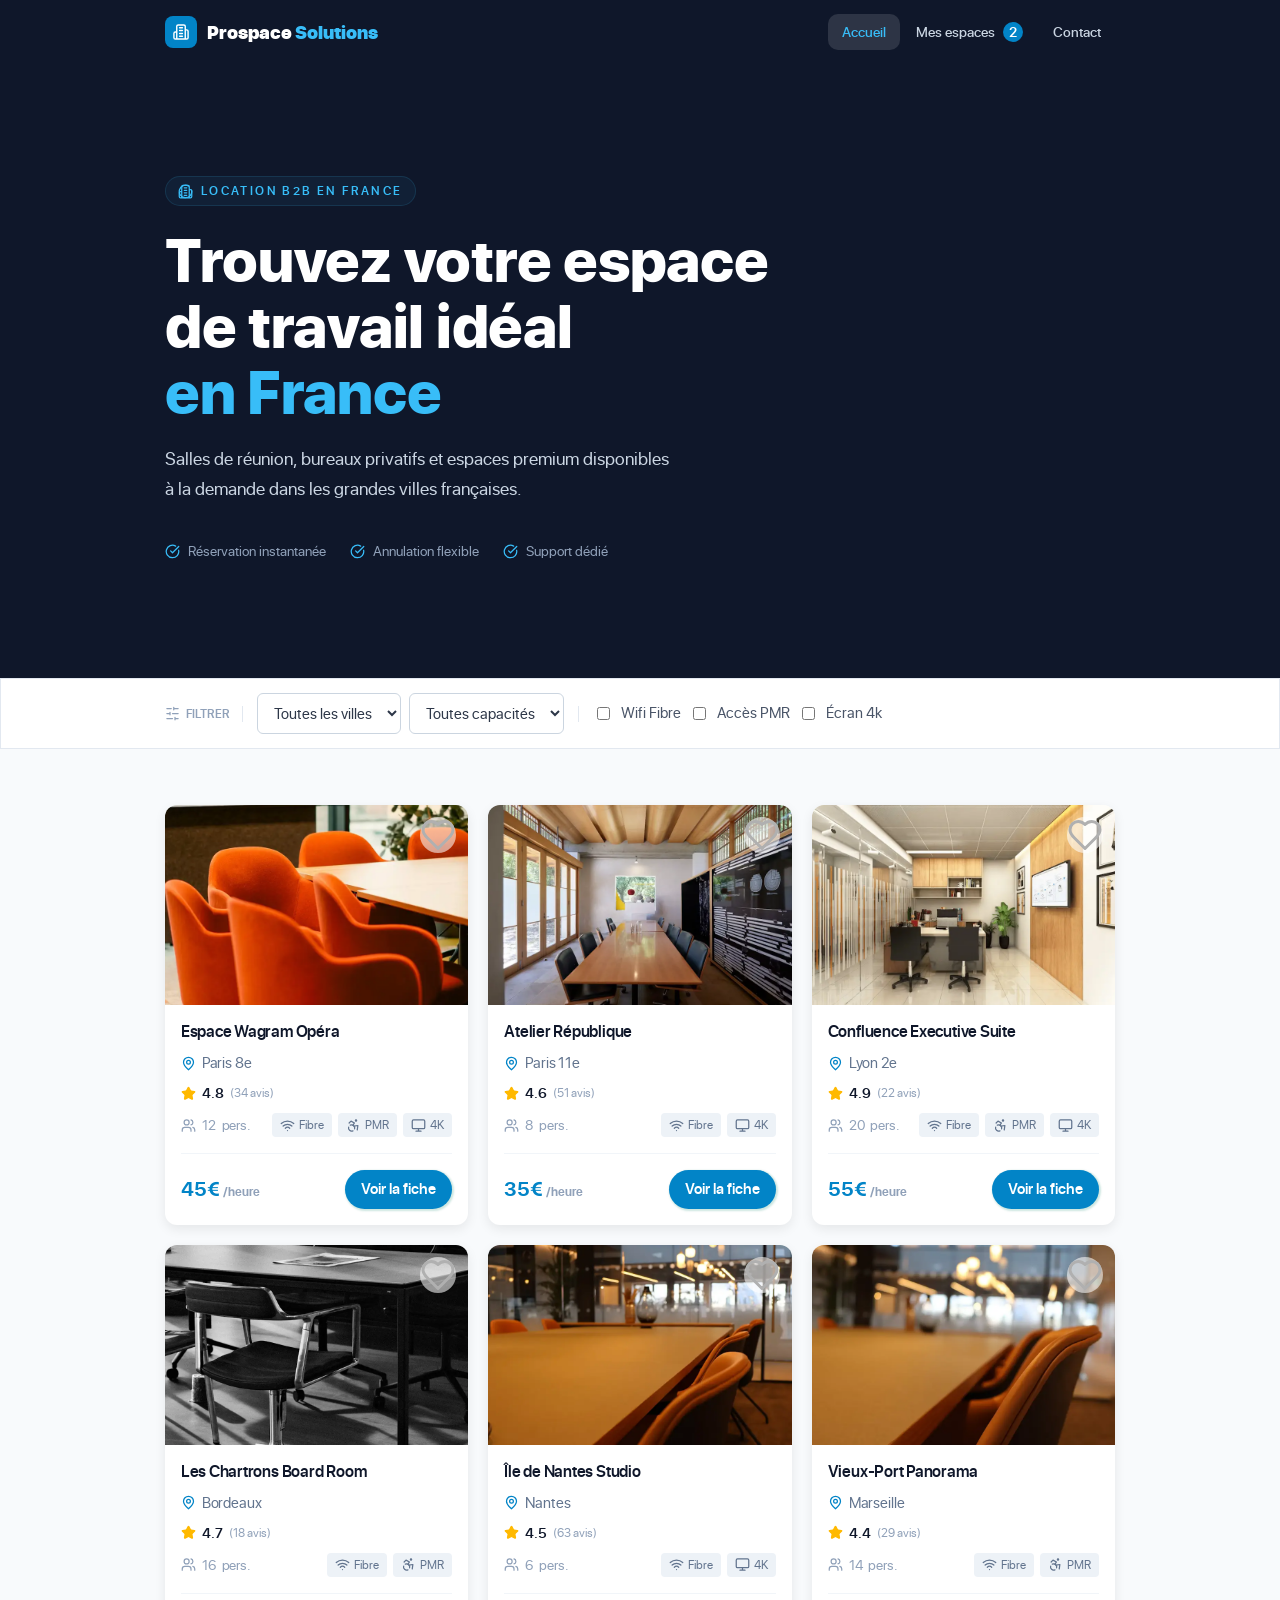
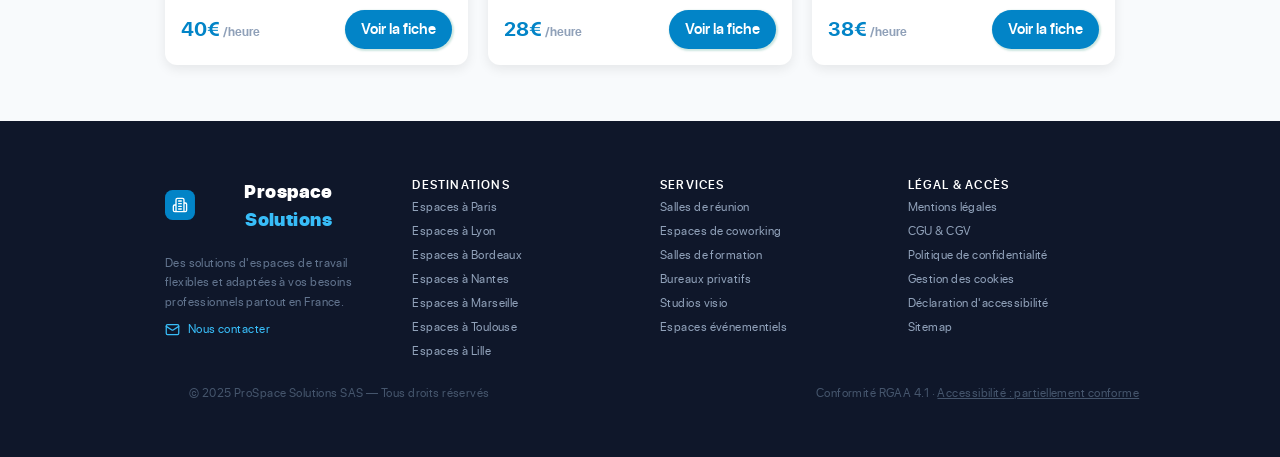
==== commit f3aa70ff: "html/styles/js: MAJ scss, création json, pseudocode et main.js de dynamisation de l'affichage des ca" ====
--- a/index.html
+++ b/index.html
@@ -1,5 +1,3 @@
-<!-- Rôle : afficher la page d'accueil du site -->
-
 <!DOCTYPE html>
 <html lang="fr">
     <head>
@@ -7,7 +5,7 @@
         <meta name="viewport" content="width=device-width, initial-scale=1.0">
         <meta name="description" content="">
 
-        <title></title>
+        <title>ProSpace Solutions</title>
 
         <!---->
         <link rel="stylesheet" href="assets/css/styles.css">
@@ -27,10 +25,23 @@
             <div class="header__container">
                 
                 <div class="logo">
+
                     <a class="logo prospace-solutions" href="index.html" title="Retour à la page d'Accueil de Prospace Solutions" aria-label="Retour à la page d'Accueil de Prospace Solutions">
-                        <svg aria-hidden="true" focusable="false" xmlns="http://www.w3.org/2000/svg" width="32" height="32" aria-labelledby="logo-title" viewBox="0 0 32 32"><title>Logo ProSpace Solutions</title><rect width="32" height="32" fill="#0284c7" rx="8"/><g fill="none" stroke="#fff" stroke-linecap="round" stroke-linejoin="round" stroke-width="2"><path stroke-width="1.41666" d="M11.75 23.083v-12.75a1.417 1.417 0 0 1 1.417-1.416h5.666a1.417 1.417 0 0 1 1.417 1.416v12.75ZM11.75 16h-1.417a1.417 1.417 0 0 0-1.416 1.417v4.25a1.417 1.417 0 0 0 1.416 1.416h1.417M20.25 13.875h1.417a1.417 1.417 0 0 1 1.416 1.417v6.375a1.417 1.417 0 0 1-1.416 1.416H20.25M14.583 11.75h2.834M14.583 14.583h2.834M14.583 17.417h2.834M14.583 20.25h2.834"/></g></svg>
-                        <span>Prospace <span>Solutions</span></span>
+
+                        <svg aria-hidden="true" focusable="false" xmlns="http://www.w3.org/2000/svg" width="32" height="32" aria-labelledby="logo-title" viewBox="0 0 32 32">
+                            <title>Logo ProSpace Solutions</title>
+                            <rect width="32" height="32" fill="#0284c7" rx="8"/>
+                            <g fill="none" stroke="#fff" stroke-linecap="round" stroke-linejoin="round" stroke-width="2">
+                                <path stroke-width="1.41666" d="M11.75 23.083v-12.75a1.417 1.417 0 0 1 1.417-1.416h5.666a1.417 1.417 0 0 1 1.417 1.416v12.75ZM11.75 16h-1.417a1.417 1.417 0 0 0-1.416 1.417v4.25a1.417 1.417 0 0 0 1.416 1.416h1.417M20.25 13.875h1.417a1.417 1.417 0 0 1 1.416 1.417v6.375a1.417 1.417 0 0 1-1.416 1.416H20.25M14.583 11.75h2.834M14.583 14.583h2.834M14.583 17.417h2.834M14.583 20.25h2.834"/>
+                            </g>
+                        </svg>
+
+                        <span>Prospace 
+                            <span>Solutions</span>
+                        </span>
+
                     </a>
+
                 </div>
                 
                 <nav class="navigation" aria-label="Menu principal">
@@ -76,7 +87,11 @@
                         <div class="etiquette">
 
                             <span class="location-b2b-en-france">
-                                <svg aria-hidden="true" focusable="false" width="15" height="15" fill="none" stroke="currentColor" stroke-linecap="round" stroke-linejoin="round" stroke-width="2" class="icon-svg lucide lucide-circle-check-big" viewBox="0 0 24 24"><path d="M21.801 10A10 10 0 1 1 17 3.335"/><path d="M6 22V4a2 2 0 0 1 2-2h8a2 2 0 0 1 2 2v18ZM6 12H4a2 2 0 0 0-2 2v6a2 2 0 0 0 2 2h2M18 9h2a2 2 0 0 1 2 2v9a2 2 0 0 1-2 2h-2M10 6h4M10 10h4M10 14h4M10 18h4"/></svg>                            
+                                <svg aria-hidden="true" focusable="false" width="15" height="15" fill="none" stroke="currentColor" stroke-linecap="round" stroke-linejoin="round" stroke-width="2" class="icon-svg lucide lucide-circle-check-big" viewBox="0 0 24 24">
+                                    <path d="M21.801 10A10 10 0 1 1 17 3.335"/>
+                                    <path d="M6 22V4a2 2 0 0 1 2-2h8a2 2 0 0 1 2 2v18ZM6 12H4a2 2 0 0 0-2 2v6a2 2 0 0 0 2 2h2M18 9h2a2 2 0 0 1 2 2v9a2 2 0 0 1-2 2h-2M10 6h4M10 10h4M10 14h4M10 18h4"/>
+                                </svg>
+
                                 <span>Location B2B en France</span>
                             </span>
 
@@ -88,15 +103,24 @@
 
                         <ul class="">
                             <li>
-                                <svg aria-hidden="true" focusable="false" xmlns="http://www.w3.org/2000/svg"  width="15" height="15" fill="none" stroke="currentColor" stroke-linecap="round" stroke-linejoin="round" stroke-width="2" class="icon-svg lucide lucide-circle-check-big" viewBox="0 0 24 24"><path d="M21.801 10A10 10 0 1 1 17 3.335"/><path d="m9 11 3 3L22 4"/></svg>
+                                <svg aria-hidden="true" focusable="false" xmlns="http://www.w3.org/2000/svg"  width="15" height="15" fill="none" stroke="currentColor" stroke-linecap="round" stroke-linejoin="round" stroke-width="2" class="icon-svg lucide lucide-circle-check-big" viewBox="0 0 24 24">
+                                    <path d="M21.801 10A10 10 0 1 1 17 3.335"/>
+                                    <path d="m9 11 3 3L22 4"/></svg>
+
                                 <span>Réservation instantanée</span>
                             </li>
                             <li>
-                                <svg aria-hidden="true" focusable="false" xmlns="http://www.w3.org/2000/svg" width="15" height="15" fill="none" stroke="currentColor" stroke-linecap="round" stroke-linejoin="round" stroke-width="2" class="icon-svg lucide lucide-circle-check-big" viewBox="0 0 24 24"><path d="M21.801 10A10 10 0 1 1 17 3.335"/><path d="m9 11 3 3L22 4"/></svg>
+                                <svg aria-hidden="true" focusable="false" xmlns="http://www.w3.org/2000/svg" width="15" height="15" fill="none" stroke="currentColor" stroke-linecap="round" stroke-linejoin="round" stroke-width="2" class="icon-svg lucide lucide-circle-check-big" viewBox="0 0 24 24">
+                                    <path d="M21.801 10A10 10 0 1 1 17 3.335"/>
+                                    <path d="m9 11 3 3L22 4"/></svg>
+
                                 <span>Annulation flexible</span>
                             </li>
                             <li>
-                                <svg aria-hidden="true" focusable="false" xmlns="http://www.w3.org/2000/svg" width="15" height="15" fill="none" stroke="currentColor" stroke-linecap="round" stroke-linejoin="round" stroke-width="2" class="icon-svg lucide lucide-circle-check-big" viewBox="0 0 24 24"><path d="M21.801 10A10 10 0 1 1 17 3.335"/><path d="m9 11 3 3L22 4"/></svg>
+                                <svg aria-hidden="true" focusable="false" xmlns="http://www.w3.org/2000/svg" width="15" height="15" fill="none" stroke="currentColor" stroke-linecap="round" stroke-linejoin="round" stroke-width="2" class="icon-svg lucide lucide-circle-check-big" viewBox="0 0 24 24">
+                                    <path d="M21.801 10A10 10 0 1 1 17 3.335"/>
+                                    <path d="m9 11 3 3L22 4"/>
+                                </svg>
                                 <span>Support dédié</span>
                             </li>
                         </ul>
@@ -117,16 +141,23 @@
 
                     <!-- Titre & Icône de la zone de filtre -->
                     <div class="title filtre-block _block-title">
-                        <svg aria-hidden="true" focusable="false" xmlns="http://www.w3.org/2000/svg" width="15" height="15" fill="none" stroke="currentColor" stroke-linecap="round" stroke-linejoin="round" stroke-width="2" class="icon-svg lucide lucide-sliders-horizontal" viewBox="0 0 24 24"><path d="M21 4h-7M10 4H3M21 12h-9M8 12H3M21 20h-5M12 20H3M14 2v4M8 10v4M16 18v4"/></svg>
+                        <svg aria-hidden="true" focusable="false" xmlns="http://www.w3.org/2000/svg" width="15" height="15" fill="none" stroke="currentColor" stroke-linecap="round" stroke-linejoin="round" stroke-width="2" class="icon-svg lucide lucide-sliders-horizontal" viewBox="0 0 24 24">
+                            <path d="M21 4h-7M10 4H3M21 12h-9M8 12H3M21 20h-5M12 20H3M14 2v4M8 10v4M16 18v4"/>
+                        </svg>
+
                         <span class="filtre-label">FILTRER</span>
                     </div>
 
                     <div class="sep"></div>
 
                     <fieldset class="filtre-block block-selects">                        
+                        
                         <legend class="sr-only">Filtres de recherche des salles</legend>
+                        
                         <div class="field-wrapper">
+                            
                             <label for="ville-select" class="sr-only">Filtrer par ville</label>
+                            
                             <select id="ville-select" name="ville">
                                 <option value="" selected>Toutes les villes</option>
                                 <option value="paris8">Paris 8e</option>
@@ -136,35 +167,45 @@
                                 <option value="Nantes">Nantes</option>
                                 <option value="Marseille">Marseille</option>
                             </select>
+
                         </div>
 
                         <div class="field-wrapper">
+                            
                             <label for="capacite-select" class="sr-only">Filtrer par capacité</label>
+
                             <select id="capacite-select" name="capacite">
-                            <option value="" selected>Toutes capacités</option>
-                            <option value="10">10 personnes</option>
-                            <option value="20">20 personnes</option>
-                            <option value="50">50 personnes</option>
+                                <option value="" selected>Toutes capacités</option>
+                                <option value="10">10 personnes</option>
+                                <option value="20">20 personnes</option>
+                                <option value="50">50 personnes</option>
                             </select>
+
                         </div>
+
                     </fieldset>
 
                     <div class="sep"></div>
 
                     <fieldset class="_filtre-block checkboxes__wrapper">
+
                         <legend class="sr-only">Équipements et options de la salle</legend>
+
                         <label class="checkbox-label">
                             <input type="checkbox" name="wifi">
                             <span>Wifi Fibre</span>
-                        </label>    
+                        </label>  
+
                         <label class="checkbox-label">
                             <input type="checkbox" name="pmr">
                             <span>Accès PMR</span>
-                        </label>    
+                        </label> 
+
                         <label class="checkbox-label">
                             <input type="checkbox" name="screen">
                             <span>Écran 4k</span>
                         </label>
+
                     </fieldset>
 
                 </form>
@@ -179,91 +220,7 @@
                 <h2 class="sr-only">Catalogues des espaces</h2>
 
                 <div class="catalogue__container">
-                    <!-- Zone d'injection dynamique des cards -->
-                    <div class="catalogue__wrapper">
-
-                                                <article class="card-espace-wrapper">
-
-                            <h2 class="sr-only">Carte d'un espace</h2>
-
-                            <div class="card-image-wrapper">
-                                <img src="assets/images/espace-wargram-opera-paris-8.webp" alt="Espace Wagram Opéra - Salle de réunion lumineuse" class="card-img">
-                                
-                                <button type="button" class="btn-favoris" aria-label="Ajouter aux favoris" aria-pressed="false">
-                                <svg aria-hidden="true" focusable="false" xmlns="http://www.w3.org/2000/svg" width="15" height="15" fill="none" stroke="currentColor" stroke-linecap="round" stroke-linejoin="round" stroke-width="2" class="icon-svg lucide lucide-heart" viewBox="0 0 24 24"><path d="M19 14c1.49-1.46 3-3.21 3-5.5A5.5 5.5 0 0 0 16.5 3c-1.76 0-3 .5-4.5 2-1.5-1.5-2.74-2-4.5-2A5.5 5.5 0 0 0 2 8.5c0 2.3 1.5 4.05 3 5.5l7 7Z"/></svg>
-                                </button>
-                            </div>
-                            
-                            <div class="card-content-wrapper">
-                                <!-- Titre -->
-                                <h3 class="card-title">Espace Wagram Opéra</h3>
-                                <!-- Lieu -->
-                                <div class="card-location">
-                                <svg aria-hidden="true" focusable="false" class="icon-svg" viewBox="0 0 24 24" width="15" height="15" fill="none" stroke="currentColor" stroke-width="2"><path d="M12 2a8 8 0 0 0-8 8c0 5.25 8 12 8 12s8-6.75 8-12a8 8 0 0 0-8-8z"/><circle cx="12" cy="10" r="3"/></svg>
-                                <span>Paris 8e</span>
-                                </div>
-                                <!-- Note & Avis -->
-                                <div class="card-rating">
-                                <div class="stars" aria-hidden="true">
-                                    <span>
-                                        <svg aria-hidden="true" focusable="false" xmlns="http://www.w3.org/2000/svg" width="15" height="15" fill="currentColor" stroke="currentColor" stroke-linecap="round" stroke-linejoin="round" stroke-width="2" class="icon-svg lucide lucide-star" viewBox="0 0 24 24"><path d="M11.525 2.295a.53.53 0 0 1 .95 0l2.31 4.679a2.12 2.12 0 0 0 1.595 1.16l5.166.756a.53.53 0 0 1 .294.904l-3.736 3.638a2.12 2.12 0 0 0-.611 1.878l.882 5.14a.53.53 0 0 1-.771.56l-4.618-2.428a2.12 2.12 0 0 0-1.973 0L6.396 21.01a.53.53 0 0 1-.77-.56l.881-5.139a2.12 2.12 0 0 0-.611-1.879L2.16 9.795a.53.53 0 0 1 .294-.906l5.165-.755a2.12 2.12 0 0 0 1.597-1.16z"/></svg>
-                                    </span>
-                                    <span>
-                                        <svg aria-hidden="true" focusable="false" xmlns="http://www.w3.org/2000/svg" width="15" height="15" fill="currentColor" stroke="currentColor" stroke-linecap="round" stroke-linejoin="round" stroke-width="2" class="icon-svg lucide lucide-star" viewBox="0 0 24 24"><path d="M11.525 2.295a.53.53 0 0 1 .95 0l2.31 4.679a2.12 2.12 0 0 0 1.595 1.16l5.166.756a.53.53 0 0 1 .294.904l-3.736 3.638a2.12 2.12 0 0 0-.611 1.878l.882 5.14a.53.53 0 0 1-.771.56l-4.618-2.428a2.12 2.12 0 0 0-1.973 0L6.396 21.01a.53.53 0 0 1-.77-.56l.881-5.139a2.12 2.12 0 0 0-.611-1.879L2.16 9.795a.53.53 0 0 1 .294-.906l5.165-.755a2.12 2.12 0 0 0 1.597-1.16z"/></svg>
-                                    </span>
-                                    <span>
-                                        <svg aria-hidden="true" focusable="false" xmlns="http://www.w3.org/2000/svg" width="15" height="15" fill="currentColor" stroke="currentColor" stroke-linecap="round" stroke-linejoin="round" stroke-width="2" class="icon-svg lucide lucide-star" viewBox="0 0 24 24"><path d="M11.525 2.295a.53.53 0 0 1 .95 0l2.31 4.679a2.12 2.12 0 0 0 1.595 1.16l5.166.756a.53.53 0 0 1 .294.904l-3.736 3.638a2.12 2.12 0 0 0-.611 1.878l.882 5.14a.53.53 0 0 1-.771.56l-4.618-2.428a2.12 2.12 0 0 0-1.973 0L6.396 21.01a.53.53 0 0 1-.77-.56l.881-5.139a2.12 2.12 0 0 0-.611-1.879L2.16 9.795a.53.53 0 0 1 .294-.906l5.165-.755a2.12 2.12 0 0 0 1.597-1.16z"/></svg>
-                                    </span>
-                                    <span>
-                                        <svg aria-hidden="true" focusable="false" xmlns="http://www.w3.org/2000/svg" width="15" height="15" fill="currentColor" stroke="currentColor" stroke-linecap="round" stroke-linejoin="round" stroke-width="2" class="icon-svg lucide lucide-star" viewBox="0 0 24 24"><path d="M11.525 2.295a.53.53 0 0 1 .95 0l2.31 4.679a2.12 2.12 0 0 0 1.595 1.16l5.166.756a.53.53 0 0 1 .294.904l-3.736 3.638a2.12 2.12 0 0 0-.611 1.878l.882 5.14a.53.53 0 0 1-.771.56l-4.618-2.428a2.12 2.12 0 0 0-1.973 0L6.396 21.01a.53.53 0 0 1-.77-.56l.881-5.139a2.12 2.12 0 0 0-.611-1.879L2.16 9.795a.53.53 0 0 1 .294-.906l5.165-.755a2.12 2.12 0 0 0 1.597-1.16z"/></svg>
-                                    </span>
-                                    <span>
-                                        <svg aria-hidden="true" focusable="false" xmlns="http://www.w3.org/2000/svg" width="15" height="15" fill="currentColor" stroke="currentColor" stroke-linecap="round" stroke-linejoin="round" stroke-width="2" class="icon-svg lucide lucide-star" viewBox="0 0 24 24"><path d="M11.525 2.295a.53.53 0 0 1 .95 0l2.31 4.679a2.12 2.12 0 0 0 1.595 1.16l5.166.756a.53.53 0 0 1 .294.904l-3.736 3.638a2.12 2.12 0 0 0-.611 1.878l.882 5.14a.53.53 0 0 1-.771.56l-4.618-2.428a2.12 2.12 0 0 0-1.973 0L6.396 21.01a.53.53 0 0 1-.77-.56l.881-5.139a2.12 2.12 0 0 0-.611-1.879L2.16 9.795a.53.53 0 0 1 .294-.906l5.165-.755a2.12 2.12 0 0 0 1.597-1.16z"/></svg>
-                                    </span>
-                                </div>
-                                <strong class="rating-value">4.8</strong>
-                                <span class="rating-count">(34 avis)</span>
-                                </div>
-                                <!-- Ligne Capacité & Étiquettes -->
-                                <div class="card-details-row">
-                                <!-- Capacité -->
-                                <div class="card-capacite">
-                                    <svg aria-hidden="true" focusable="false" xmlns="http://www.w3.org/2000/svg" width="15" height="15" fill="none" stroke="currentColor" stroke-linecap="round" stroke-linejoin="round" stroke-width="2" class="icon-svg lucide lucide-users" viewBox="0 0 24 24"><path d="M16 21v-2a4 4 0 0 0-4-4H6a4 4 0 0 0-4 4v2"/><circle cx="9" cy="7" r="4"/><path d="M22 21v-2a4 4 0 0 0-3-3.87M16 3.13a4 4 0 0 1 0 7.75"/></svg>
-                                    <span id="nb-capacite">12</span><span>pers.</span>
-                                </div>
-                                <!-- Étiquettes -->
-                                <div class="card-tags">
-                                    <span class="tag">
-                                    <svg aria-hidden="true" focusable="false" xmlns="http://www.w3.org/2000/svg" width="15" height="15" fill="none" stroke="currentColor" stroke-linecap="round" stroke-linejoin="round" stroke-width="2" class="icon-svg lucide lucide-wifi" viewBox="0 0 24 24"><path d="M12 20h.01M2 8.82a15 15 0 0 1 20 0M5 12.859a10 10 0 0 1 14 0M8.5 16.429a5 5 0 0 1 7 0"/></svg>
-                                    Fibre
-                                    </span>
-                                    <span class="tag">
-                                    <svg aria-hidden="true" focusable="false" xmlns="http://www.w3.org/2000/svg" width="15" height="15" fill="none" stroke="currentColor" stroke-linecap="round" stroke-linejoin="round" stroke-width="2" class="lucide lucide-accessibility" viewBox="0 0 24 24"><circle cx="16" cy="4" r="1"/><path d="m18 19 1-7-6 1M5 8l3-3 5.5 3-2.36 3.5M4.24 14.5a5 5 0 0 0 6.88 6"/><path d="M13.76 17.5a5 5 0 0 0-6.88-6"/></svg>
-                                    PMR
-                                    </span>
-                                    <span class="tag">
-                                    <!-- modèle -->
-                                    <svg role="img" focusable="false" xmlns="http://www.w3.org/2000/svg" width="15" height="15" fill="none" stroke="currentColor" stroke-linecap="round" stroke-linejoin="round" stroke-width="2" class="icon-svg lucide lucide-monitor" viewBox="0 0 24 24" aria-labelledby="icon-monitor-desc"><title id="icon-monitor-desc">Écran ou moniteur disponible</title><rect width="20" height="14" x="2" y="3" rx="2"/><path d="M8 21h8M12 17v4"/></svg>
-                                    4K
-                                    </span>
-                                </div>
-                                </div>
-                                <!-- Filet de séparation -->
-                                <hr class="card-sep" aria-hidden="true">
-                                <!-- Ligne Prix & Action -->
-                                <div class="card-footer-row">
-                                <div class="card-price">
-                                    <span class="price-amount">45€</span>
-                                    <span class="price-unit">/heure</span>
-                                </div>
-                                <!-- Lien principal étendu -->
-                                <a href="pages/espace.html" class="card-main-link">Voir la fiche</a>
-                                </div>
-                            </div>  
-
-                        </article>
-
-                    </div>
+                    <div class="catalogue__wrapper"><!-- chargement par main.js --></div>
                 </div>                
 
             </section>
@@ -286,10 +243,23 @@
                     <div class="">
 
                         <div class="logo">
+
                             <a class="logo prospace-solutions" href="index.html" title="Retour à la page d'Accueil de Prospace Solutions" aria-label="Retour à la page d'Accueil de Prospace Solutions">
-                                <svg aria-hidden="true" focusable="false" class="icon-svg" xmlns="http://www.w3.org/2000/svg" width="32" height="32" aria-labelledby="logo-title" viewBox="0 0 32 32"><title>Logo ProSpace Solutions</title><rect width="32" height="32" fill="#0284c7" rx="8"/><g fill="none" stroke="#fff" stroke-linecap="round" stroke-linejoin="round" stroke-width="2"><path stroke-width="1.41666" d="M11.75 23.083v-12.75a1.417 1.417 0 0 1 1.417-1.416h5.666a1.417 1.417 0 0 1 1.417 1.416v12.75ZM11.75 16h-1.417a1.417 1.417 0 0 0-1.416 1.417v4.25a1.417 1.417 0 0 0 1.416 1.416h1.417M20.25 13.875h1.417a1.417 1.417 0 0 1 1.416 1.417v6.375a1.417 1.417 0 0 1-1.416 1.416H20.25M14.583 11.75h2.834M14.583 14.583h2.834M14.583 17.417h2.834M14.583 20.25h2.834"/></g></svg>
-                                <span>Prospace <span>Solutions</span></span>
+
+                                <svg aria-hidden="true" focusable="false" class="icon-svg" xmlns="http://www.w3.org/2000/svg" width="32" height="32" aria-labelledby="logo-title" viewBox="0 0 32 32">
+                                    <title>Logo ProSpace Solutions</title>
+                                    <rect width="32" height="32" fill="#0284c7" rx="8"/>
+                                    <g fill="none" stroke="#fff" stroke-linecap="round" stroke-linejoin="round" stroke-width="2">
+                                        <path stroke-width="1.41666" d="M11.75 23.083v-12.75a1.417 1.417 0 0 1 1.417-1.416h5.666a1.417 1.417 0 0 1 1.417 1.416v12.75ZM11.75 16h-1.417a1.417 1.417 0 0 0-1.416 1.417v4.25a1.417 1.417 0 0 0 1.416 1.416h1.417M20.25 13.875h1.417a1.417 1.417 0 0 1 1.416 1.417v6.375a1.417 1.417 0 0 1-1.416 1.416H20.25M14.583 11.75h2.834M14.583 14.583h2.834M14.583 17.417h2.834M14.583 20.25h2.834"/>
+                                    </g>
+                                </svg>
+
+                                <span>
+                                    Prospace <span>Solutions</span>
+                                </span>
+
                             </a>
+
                         </div>
 
                         <p class="footer-text">
@@ -297,8 +267,12 @@
                         </p>
 
                         <a href="/contact" class="btn-footer" title="Nous contacter" aria-label="Nous contacter">
+
                             <svg aria-hidden="true" focusable="false" xmlns="http://www.w3.org/2000/svg" width="15" height="15" fill="none" stroke="currentColor" stroke-linecap="round" stroke-linejoin="round" stroke-width="2" class="icon-svg lucide lucide-mail" viewBox="0 0 24 24"><rect width="20" height="16" x="2" y="4" rx="2"/><path d="m22 7-8.97 5.7a1.94 1.94 0 0 1-2.06 0L2 7"/></svg>
-                            <span>Nous contacter</span></a>
+
+                            <span>Nous contacter</span>
+
+                        </a>
                     
                     </div>
 
@@ -309,13 +283,33 @@
                         <h3 id="footer-title-destinations" class="footer-title">Destinations</h3>
 
                         <ul class="footer-links">
-                            <li><a href="/paris" title="Découvrir les espaces disponibles à Paris" aria-label="Espaces à Paris">Espaces à Paris</a></li>
-                            <li><a href="/lyon" title="Découvrir les espaces disponibles à Lyon" aria-label="Espaces à Lyon">Espaces à Lyon</a></li>
-                            <li><a href="/bordeaux" title="Découvrir les espaces disponibles à Bordeaux" aria-label="Espaces à Bordeaux">Espaces à Bordeaux</a></li>
-                            <li><a href="/nantes" title="Découvrir les espaces disponibles à Nantes" aria-label="Espaces à Nantes">Espaces à Nantes</a></li>
-                            <li><a href="/marseille" title="Découvrir les espaces disponibles à Marseille" aria-label="Espaces à Marseille">Espaces à Marseille</a></li>
-                            <li><a href="/toulouse" title="Découvrir les espaces disponibles à Toulouse" aria-label="Espaces à Toulouse">Espaces à Toulouse</a></li>
-                            <li><a href="/lille" title="Découvrir les espaces disponibles à Lille" aria-label="Espaces à Lille">Espaces à Lille</a></li>
+                            <li>
+                                <a href="/paris" title="Découvrir les espaces disponibles à Paris" aria-label="Espaces à Paris">Espaces à Paris</a>
+                            </li>
+
+                            <li>
+                                <a href="/lyon" title="Découvrir les espaces disponibles à Lyon" aria-label="Espaces à Lyon">Espaces à Lyon</a>
+                            </li>
+
+                            <li>
+                                <a href="/bordeaux" title="Découvrir les espaces disponibles à Bordeaux" aria-label="Espaces à Bordeaux">Espaces à Bordeaux</a>
+                            </li>
+
+                            <li>
+                                <a href="/nantes" title="Découvrir les espaces disponibles à Nantes" aria-label="Espaces à Nantes">Espaces à Nantes</a>
+                            </li>
+
+                            <li>
+                                <a href="/marseille" title="Découvrir les espaces disponibles à Marseille" aria-label="Espaces à Marseille">Espaces à Marseille</a>
+                            </li>
+
+                            <li>
+                                <a href="/toulouse" title="Découvrir les espaces disponibles à Toulouse" aria-label="Espaces à Toulouse">Espaces à Toulouse</a>
+                            </li>
+
+                            <li>
+                                <a href="/lille" title="Découvrir les espaces disponibles à Lille" aria-label="Espaces à Lille">Espaces à Lille</a>
+                            </li>
                         </ul>
 
                     </nav>
@@ -327,12 +321,31 @@
                         <h3 id="footer-title-services" class="footer-title">Services</h3>
 
                         <ul class="footer-links">
-                            <li><a href="/salles-reunion" title="Découvrir nos locations de salles de réunion" aria-label="Salles de réunion">Salles de réunion</a></li>
-                            <li><a href="/coworking" title="Découvrir nos espaces de coworking" aria-label="Espaces de coworking">Espaces de coworking</a></li>
-                            <li><a href="/formation" title="Découvrir nos locations de salles de formation" aria-label="Salles de formation">Salles de formation</a></li>
-                            <li><a href="/bureaux-privatifs" title="Découvrir nos locations de bureaux privatifs" aria-label="Bureaux privatifs">Bureaux privatifs</a></li>
-                            <li><a href="/studios-visio" title="Découvrir nos studios de visioconférence" aria-label="Studios visio">Studios visio</a></li>
-                            <li><a href="/evenementiels" title="Découvrir nos espaces événementiels" aria-label="Espaces événementiels">Espaces événementiels</a></li>
+
+                            <li>
+                                <a href="/salles-reunion" title="Découvrir nos locations de salles de réunion" aria-label="Salles de réunion">Salles de réunion</a>
+                            </li>
+
+                            <li>
+                                <a href="/coworking" title="Découvrir nos espaces de coworking" aria-label="Espaces de coworking">Espaces de coworking</a>
+                            </li>
+
+                            <li>
+                                <a href="/formation" title="Découvrir nos locations de salles de formation" aria-label="Salles de formation">Salles de formation</a>
+                            </li>
+
+                            <li>
+                                <a href="/bureaux-privatifs" title="Découvrir nos locations de bureaux privatifs" aria-label="Bureaux privatifs">Bureaux privatifs</a>
+                            </li>
+
+                            <li>
+                                <a href="/studios-visio" title="Découvrir nos studios de visioconférence" aria-label="Studios visio">Studios visio</a>
+                            </li>
+
+                            <li>
+                                <a href="/evenementiels" title="Découvrir nos espaces événementiels" aria-label="Espaces événementiels">Espaces événementiels</a>
+                            </li>
+
                         </ul>
 
                     </nav>
@@ -344,12 +357,31 @@
                         <h3 id="footer-title-legal" class="footer-title">Légal &amp; accès</h3>
 
                         <ul class="footer-links">
-                            <li><a href="/mentions-legales" title="Consulter les mentions légales du site" aria-label="Mentions légales">Mentions légales</a></li>
-                            <li><a href="/cgu-cgv" title="Consulter les conditions générales d'utilisation et de vente" aria-label="CGU et CGV">CGU &amp; CGV</a></li>
-                            <li><a href="/confidentialite" title="Consulter la politique de confidentialité" aria-label="Politique de confidentialité">Politique de confidentialité</a></li>
-                            <li><a href="/cookies" title="Prendre connaissance de la gestion des cookies" aria-label="Gestion des cookies">Gestion des cookies</a></li>
-                            <li><a href="/accessibilite" title="Consulter la déclaration d'accessibilité du site" aria-label="Déclaration d'accessibilité">Déclaration d'accessibilité</a></li>
-                            <li><a href="/sitemap" title="Consulter le plan du site" aria-label="Sitemap">Sitemap</a></li>
+
+                            <li>
+                                <a href="/mentions-legales" title="Consulter les mentions légales du site" aria-label="Mentions légales">Mentions légales</a>
+                            </li>
+
+                            <li>
+                                <a href="/cgu-cgv" title="Consulter les conditions générales d'utilisation et de vente" aria-label="CGU et CGV">CGU &amp; CGV</a>
+                            </li>
+
+                            <li>
+                                <a href="/confidentialite" title="Consulter la politique de confidentialité" aria-label="Politique de confidentialité">Politique de confidentialité</a>
+                            </li>
+
+                            <li>
+                                <a href="/cookies" title="Prendre connaissance de la gestion des cookies" aria-label="Gestion des cookies">Gestion des cookies</a>
+                            </li>
+
+                            <li>
+                                <a href="/accessibilite" title="Consulter la déclaration d'accessibilité du site" aria-label="Déclaration d'accessibilité">Déclaration d'accessibilité</a>
+                            </li>
+
+                            <li>
+                                <a href="/sitemap" title="Consulter le plan du site" aria-label="Sitemap">Sitemap</a>
+                            </li>
+                            
                         </ul>
 
                     </nav>
@@ -364,9 +396,13 @@
                     <p>
                         Conformité RGAA 4.1 · <span>Accessibilité : partiellement conforme</span>
                     </p>
+
                 </section>
 
             </div>
         </footer>
+
+    <!-- Script de l'affichage dynamique des cartes -->
+    <script src="assets/js/main.js" defer></script>
 </body>
-</html>
+</html>
--- a/assets/css/styles.css
+++ b/assets/css/styles.css
@@ -2,8 +2,7 @@
 /* ================================================= */
 /* === POINT D'ENTRÉE DE TOUS LES STYLES SCSS === */
 /* ================================================= */
-/* Commande de compilation :
-   sass --watch src/scss/main.scss assets/css/styles.css
+/* Commande de compilation : sass --watch src/scss/main.scss assets/css/styles.css
 */
 /* Bases */
 /* ================================================= */
@@ -293,6 +292,9 @@
   }
 }
 /* ================================================= */
+/* === BREADCRUMB === */
+/* ================================================= */
+/* ================================================= */
 /* === POLICES ET TEXTES GÉNÉRAUX === */
 /* ================================================= */
 /* ================================================= */
@@ -560,6 +562,9 @@
   outline: 3px solid #38bdf8;
 }
 
+/* ================================================= */
+/* === CAROUSEL === */
+/* ================================================= */
 /* Les styles du carrousel seront ajoutés avec la page Contact */
 /* ================================================= */
 /* === POLICES ET TEXTES GÉNÉRAUX === */
@@ -732,8 +737,12 @@
 }
 
 /* Grandes zones des pages */
-/* La mise en page Contact sera ajoutée lorsque son HTML sera intégré */
-/* La mise en page Fiche espace sera ajoutée lorsque son HTML sera intégré */
+/* ================================================= */
+/* === SECTIONS PROPRES À LA PAGE CONTACT === */
+/* ================================================= */
+/* ================================================= */
+/* === SECTIONS PROPRES À LA PAGE FICHE ESPACE === */
+/* ================================================= */
 /* ================================================= */
 /* === POLICES ET TEXTES GÉNÉRAUX === */
 /* ================================================= */
@@ -969,8 +978,13 @@
     padding: 10px 0 20px;
   }
 }
+/* ================================================= */
+/* === SECTIONS PROPRES À LA PAGE D'ACCUEIL === */
+/* ================================================= */
 /* Réservé à la structure générale de l'accueil si elle devient partagée */
-/* La mise en page Mes espaces sera ajoutée lorsque son HTML sera intégré */
+/* ================================================= */
+/* === SECTIONS PROPRES À LA PAGE MES ESPACES === */
+/* ================================================= */
 /* Styles propres à une page */
 /* ================================================= */
 /* === POLICES ET TEXTES GÉNÉRAUX === */
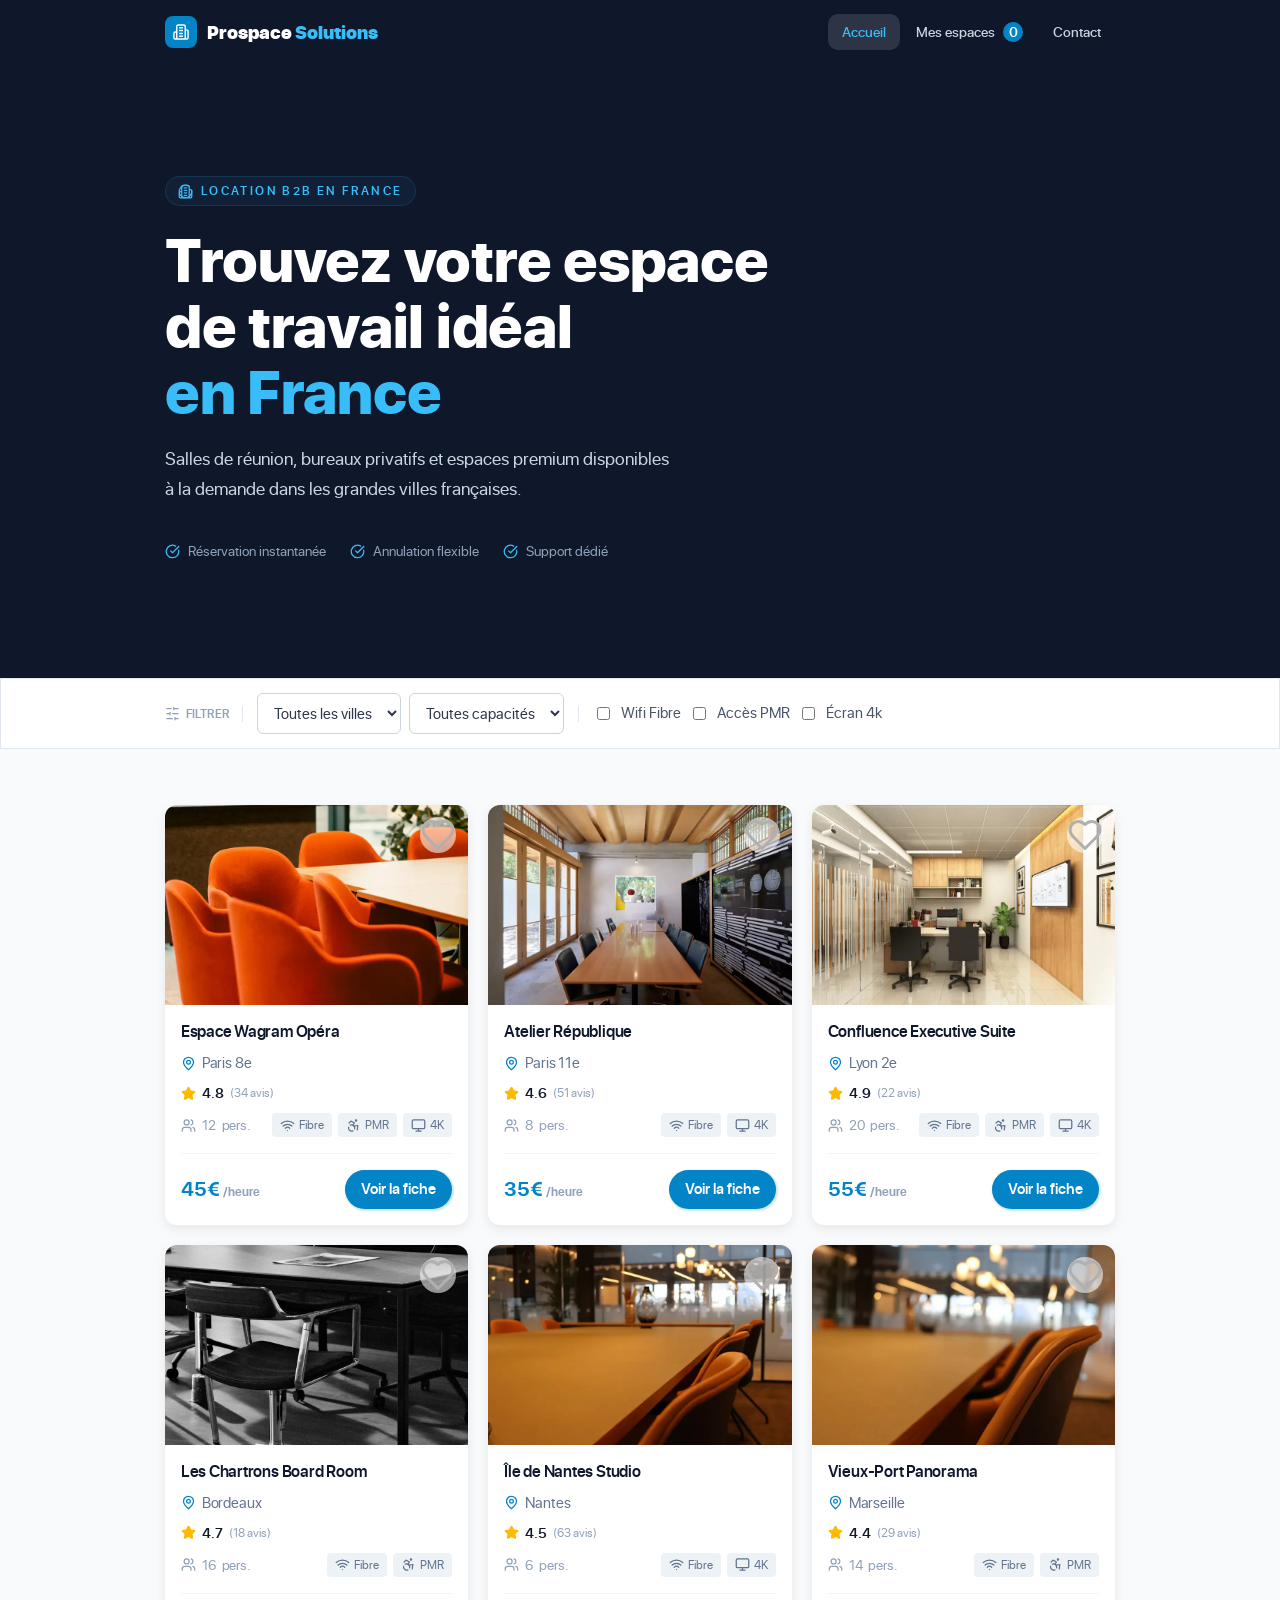
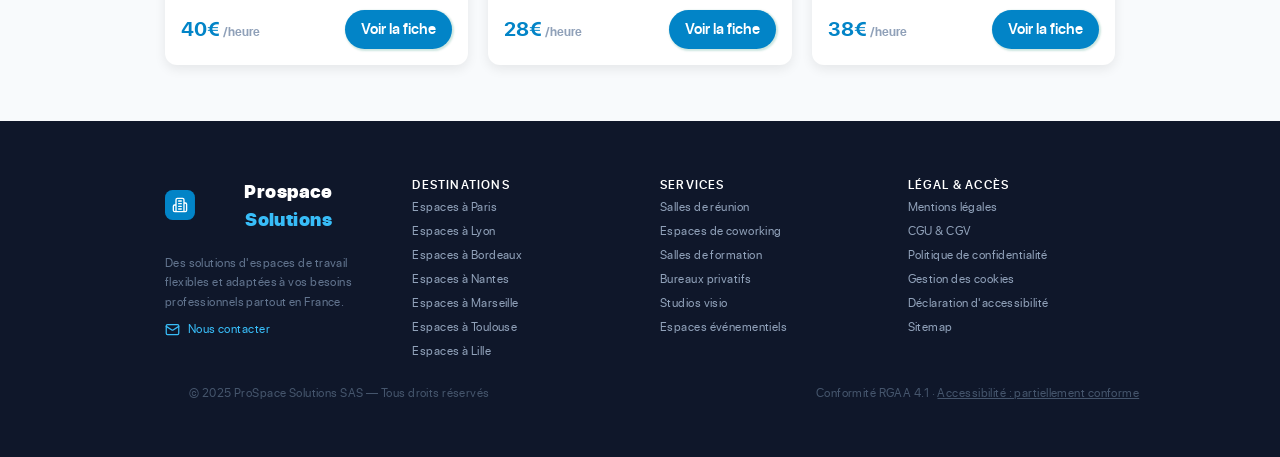
==== commit a4d46bb7: "dynq: Séparation du header et du footer en modules partagés pour les 4 pages" ====
--- a/index.html
+++ b/index.html
@@ -14,66 +14,24 @@
         <link rel="icon" type="image/png" sizes="32x32" href="public/_favicon_io/favicon-32x32.png">
         <link rel="icon" type="image/png" sizes="16x16" href="public/_favicon_io/favicon-16x16.png">
         <!--link rel="manifest" href="public/assets/img/_favicon_io/site.webmanifest"-->
+
+        <!-- Script de l'affichage dynamique du header -->
+        <script src="assets/js/header.js"></script>
+        <!-- Script de l'affichage dynamique du footer -->
+        <script src="assets/js/footer.js"></script>
+
     </head>
 
     <body>
-        <!-- ================================================= -->
         <!-- === HEADER container === -->
-        <!-- ================================================= -->
-        <header class="header" id="accueil">
-
-            <div class="header__container">
-                
-                <div class="logo">
-
-                    <a class="logo prospace-solutions" href="index.html" title="Retour à la page d'Accueil de Prospace Solutions" aria-label="Retour à la page d'Accueil de Prospace Solutions">
-
-                        <svg aria-hidden="true" focusable="false" xmlns="http://www.w3.org/2000/svg" width="32" height="32" aria-labelledby="logo-title" viewBox="0 0 32 32">
-                            <title>Logo ProSpace Solutions</title>
-                            <rect width="32" height="32" fill="#0284c7" rx="8"/>
-                            <g fill="none" stroke="#fff" stroke-linecap="round" stroke-linejoin="round" stroke-width="2">
-                                <path stroke-width="1.41666" d="M11.75 23.083v-12.75a1.417 1.417 0 0 1 1.417-1.416h5.666a1.417 1.417 0 0 1 1.417 1.416v12.75ZM11.75 16h-1.417a1.417 1.417 0 0 0-1.416 1.417v4.25a1.417 1.417 0 0 0 1.416 1.416h1.417M20.25 13.875h1.417a1.417 1.417 0 0 1 1.416 1.417v6.375a1.417 1.417 0 0 1-1.416 1.416H20.25M14.583 11.75h2.834M14.583 14.583h2.834M14.583 17.417h2.834M14.583 20.25h2.834"/>
-                            </g>
-                        </svg>
-
-                        <span>Prospace 
-                            <span>Solutions</span>
-                        </span>
-
-                    </a>
-
-                </div>
-                
-                <nav class="navigation" aria-label="Menu principal">
-                    
-                    <ul class="">                        
-                        <li class="">                            
-                            <a class="active" href="index.html" title="Aller à la page Accueil" aria-label="Aller à la page Accueil">Accueil</a>
-                        </li>
-                        
-                        <li class="">                            
-                            <a href="pages/mes-espaces.html" title="Aller à la page Mes espaces" aria-label="Aller à la page Mes espaces">Mes espaces <span>2</span></a>
-                        </li>
-                        
-                        <li class="">                            
-                            <a href="pages/contact.html" title="Aller à la page Contact" aria-label="Aller à la page Contact">Contact</a>                        
-                        </li>
-                    </ul>
-
-                </nav>
-
-            </div>
-
-        </header>
+        <header class="header" id="accueil"><!-- INJECTION par header.js --></header>
 
         <!-- ================================================= -->
         <!-- === MAIN container === -->
         <!-- ================================================= -->
         <main class="main">
 
-            <!-- ================================================= -->
             <!-- === BANNIERE principale === -->
-            <!-- ================================================= -->
             <section class="hero">
 
                 <h2 class="sr-only">Introduction</h2>
@@ -101,7 +59,7 @@
 
                         <p>Salles de réunion, bureaux privatifs et espaces premium disponibles à la demande dans les grandes villes françaises.</p>
 
-                        <ul class="">
+                        <ul>
                             <li>
                                 <svg aria-hidden="true" focusable="false" xmlns="http://www.w3.org/2000/svg"  width="15" height="15" fill="none" stroke="currentColor" stroke-linecap="round" stroke-linejoin="round" stroke-width="2" class="icon-svg lucide lucide-circle-check-big" viewBox="0 0 24 24">
                                     <path d="M21.801 10A10 10 0 1 1 17 3.335"/>
@@ -220,187 +178,15 @@
                 <h2 class="sr-only">Catalogues des espaces</h2>
 
                 <div class="catalogue__container">
-                    <div class="catalogue__wrapper"><!-- chargement par main.js --></div>
+                    <div class="catalogue__wrapper"><!-- INJECTION par main.js --></div>
                 </div>                
 
             </section>
             
         </main>
 
-        <!-- ================================================= -->
         <!-- === FOOTER et liens de bas de page === -->
-        <!-- ================================================= -->
-        <footer class="footer">
-
-            <div class="footer__container">
-
-                <!-- === A PROPOS et logo === -->
-
-                <section class="footer__wrapper footer-about">
-                        
-                    <h2 class="sr-only">Liens de bas de page</h2>
-
-                    <div class="">
-
-                        <div class="logo">
-
-                            <a class="logo prospace-solutions" href="index.html" title="Retour à la page d'Accueil de Prospace Solutions" aria-label="Retour à la page d'Accueil de Prospace Solutions">
-
-                                <svg aria-hidden="true" focusable="false" class="icon-svg" xmlns="http://www.w3.org/2000/svg" width="32" height="32" aria-labelledby="logo-title" viewBox="0 0 32 32">
-                                    <title>Logo ProSpace Solutions</title>
-                                    <rect width="32" height="32" fill="#0284c7" rx="8"/>
-                                    <g fill="none" stroke="#fff" stroke-linecap="round" stroke-linejoin="round" stroke-width="2">
-                                        <path stroke-width="1.41666" d="M11.75 23.083v-12.75a1.417 1.417 0 0 1 1.417-1.416h5.666a1.417 1.417 0 0 1 1.417 1.416v12.75ZM11.75 16h-1.417a1.417 1.417 0 0 0-1.416 1.417v4.25a1.417 1.417 0 0 0 1.416 1.416h1.417M20.25 13.875h1.417a1.417 1.417 0 0 1 1.416 1.417v6.375a1.417 1.417 0 0 1-1.416 1.416H20.25M14.583 11.75h2.834M14.583 14.583h2.834M14.583 17.417h2.834M14.583 20.25h2.834"/>
-                                    </g>
-                                </svg>
-
-                                <span>
-                                    Prospace <span>Solutions</span>
-                                </span>
-
-                            </a>
-
-                        </div>
-
-                        <p class="footer-text">
-                            Des solutions d'espaces de travail flexibles et adaptées à vos besoins professionnels partout en France.
-                        </p>
-
-                        <a href="/contact" class="btn-footer" title="Nous contacter" aria-label="Nous contacter">
-
-                            <svg aria-hidden="true" focusable="false" xmlns="http://www.w3.org/2000/svg" width="15" height="15" fill="none" stroke="currentColor" stroke-linecap="round" stroke-linejoin="round" stroke-width="2" class="icon-svg lucide lucide-mail" viewBox="0 0 24 24"><rect width="20" height="16" x="2" y="4" rx="2"/><path d="m22 7-8.97 5.7a1.94 1.94 0 0 1-2.06 0L2 7"/></svg>
-
-                            <span>Nous contacter</span>
-
-                        </a>
-                    
-                    </div>
-
-                    <!-- === DESTINATIONS espaces === -->
-                    
-                    <nav class="footer-column" aria-labelledby="footer-title-destinations">
-
-                        <h3 id="footer-title-destinations" class="footer-title">Destinations</h3>
-
-                        <ul class="footer-links">
-                            <li>
-                                <a href="/paris" title="Découvrir les espaces disponibles à Paris" aria-label="Espaces à Paris">Espaces à Paris</a>
-                            </li>
-
-                            <li>
-                                <a href="/lyon" title="Découvrir les espaces disponibles à Lyon" aria-label="Espaces à Lyon">Espaces à Lyon</a>
-                            </li>
-
-                            <li>
-                                <a href="/bordeaux" title="Découvrir les espaces disponibles à Bordeaux" aria-label="Espaces à Bordeaux">Espaces à Bordeaux</a>
-                            </li>
-
-                            <li>
-                                <a href="/nantes" title="Découvrir les espaces disponibles à Nantes" aria-label="Espaces à Nantes">Espaces à Nantes</a>
-                            </li>
-
-                            <li>
-                                <a href="/marseille" title="Découvrir les espaces disponibles à Marseille" aria-label="Espaces à Marseille">Espaces à Marseille</a>
-                            </li>
-
-                            <li>
-                                <a href="/toulouse" title="Découvrir les espaces disponibles à Toulouse" aria-label="Espaces à Toulouse">Espaces à Toulouse</a>
-                            </li>
-
-                            <li>
-                                <a href="/lille" title="Découvrir les espaces disponibles à Lille" aria-label="Espaces à Lille">Espaces à Lille</a>
-                            </li>
-                        </ul>
-
-                    </nav>
-
-                    <!-- === SERVICES espaces === -->
-
-                    <nav class="footer-column" aria-labelledby="footer-title-services">
-
-                        <h3 id="footer-title-services" class="footer-title">Services</h3>
-
-                        <ul class="footer-links">
-
-                            <li>
-                                <a href="/salles-reunion" title="Découvrir nos locations de salles de réunion" aria-label="Salles de réunion">Salles de réunion</a>
-                            </li>
-
-                            <li>
-                                <a href="/coworking" title="Découvrir nos espaces de coworking" aria-label="Espaces de coworking">Espaces de coworking</a>
-                            </li>
-
-                            <li>
-                                <a href="/formation" title="Découvrir nos locations de salles de formation" aria-label="Salles de formation">Salles de formation</a>
-                            </li>
-
-                            <li>
-                                <a href="/bureaux-privatifs" title="Découvrir nos locations de bureaux privatifs" aria-label="Bureaux privatifs">Bureaux privatifs</a>
-                            </li>
-
-                            <li>
-                                <a href="/studios-visio" title="Découvrir nos studios de visioconférence" aria-label="Studios visio">Studios visio</a>
-                            </li>
-
-                            <li>
-                                <a href="/evenementiels" title="Découvrir nos espaces événementiels" aria-label="Espaces événementiels">Espaces événementiels</a>
-                            </li>
-
-                        </ul>
-
-                    </nav>
-
-                    <!-- === LEGAL & ACCES  === -->
-
-                    <nav class="footer-column" aria-labelledby="footer-title-legal">
-
-                        <h3 id="footer-title-legal" class="footer-title">Légal &amp; accès</h3>
-
-                        <ul class="footer-links">
-
-                            <li>
-                                <a href="/mentions-legales" title="Consulter les mentions légales du site" aria-label="Mentions légales">Mentions légales</a>
-                            </li>
-
-                            <li>
-                                <a href="/cgu-cgv" title="Consulter les conditions générales d'utilisation et de vente" aria-label="CGU et CGV">CGU &amp; CGV</a>
-                            </li>
-
-                            <li>
-                                <a href="/confidentialite" title="Consulter la politique de confidentialité" aria-label="Politique de confidentialité">Politique de confidentialité</a>
-                            </li>
-
-                            <li>
-                                <a href="/cookies" title="Prendre connaissance de la gestion des cookies" aria-label="Gestion des cookies">Gestion des cookies</a>
-                            </li>
-
-                            <li>
-                                <a href="/accessibilite" title="Consulter la déclaration d'accessibilité du site" aria-label="Déclaration d'accessibilité">Déclaration d'accessibilité</a>
-                            </li>
-
-                            <li>
-                                <a href="/sitemap" title="Consulter le plan du site" aria-label="Sitemap">Sitemap</a>
-                            </li>
-                            
-                        </ul>
-
-                    </nav>
-
-                </section>
-
-                <section class="footer__bottom">
-                        
-                    <h2 class="sr-only">Onfos complémentaires</h2>
-
-                    <p>© 2025 ProSpace Solutions SAS — Tous droits réservés</p>
-                    <p>
-                        Conformité RGAA 4.1 · <span>Accessibilité : partiellement conforme</span>
-                    </p>
-
-                </section>
-
-            </div>
-        </footer>
+        <footer class="footer"><!-- INJECTION par footer.js --></footer>
 
     <!-- Script de l'affichage dynamique des cartes -->
     <script src="assets/js/main.js" defer></script>
--- a/assets/css/styles.css
+++ b/assets/css/styles.css
@@ -273,14 +273,14 @@
     gap: 5px;
   }
 }
-@media (max-width: 375px) {
+@media (max-width: 480px) {
   .hero,
   .hero__wrapper,
   .hero .main,
   .hero ul {
     flex-direction: column;
     width: unset;
-    max-width: 375px;
+    max-width: 480px;
     height: unset;
   }
   .hero ul,
@@ -292,8 +292,61 @@
   }
 }
 /* ================================================= */
+/* === POLICES ET TEXTES GÉNÉRAUX === */
+/* ================================================= */
+/* ================================================= */
+/* === BANNIÈRE DE LA PAGE D'ACCUEIL === */
+/* ================================================= */
+/* ================================================= */
 /* === BREADCRUMB === */
 /* ================================================= */
+.breadcrumb {
+  padding-top: 34px;
+  background-color: #f8fafc;
+}
+.breadcrumb__container {
+  width: 78vw;
+  max-width: 1280px;
+  margin-inline: auto;
+  padding-inline: 24px;
+}
+.breadcrumb ol {
+  display: flex;
+  flex-wrap: wrap;
+  align-items: center;
+  gap: 10px;
+  color: #90a1b9;
+  font-size: 14px;
+  line-height: 20px;
+}
+.breadcrumb li {
+  display: flex;
+  align-items: center;
+  gap: 10px;
+}
+.breadcrumb li + li::before {
+  content: "›";
+  color: #90a1b9;
+  font-size: 18px;
+  font-weight: 400;
+}
+.breadcrumb li[aria-current=page] {
+  color: #0f172a;
+  font-weight: 600;
+}
+.breadcrumb a:hover {
+  color: #0284c7;
+  text-decoration: underline;
+}
+
+@media (max-width: 795px) {
+  .breadcrumb {
+    padding-top: 24px;
+  }
+  .breadcrumb__container {
+    width: 100%;
+  }
+}
 /* ================================================= */
 /* === POLICES ET TEXTES GÉNÉRAUX === */
 /* ================================================= */
@@ -349,6 +402,9 @@
   background-color: #ff2056;
   color: #ffffff;
 }
+.btn-favoris[aria-pressed=true] .icon-svg, .btn-favoris.is-active .icon-svg {
+  fill: currentColor;
+}
 
 /* Le parent rend cette règle prioritaire sur les liens génériques du footer */
 .footer__wrapper .btn-footer {
@@ -393,6 +449,64 @@
   z-index: 1;
 }
 
+/* Boutons de la fiche espace */
+.btn-primary,
+.btn-secondary {
+  display: flex;
+  flex-direction: row;
+  justify-content: center;
+  align-items: center;
+  gap: 8px;
+  display: inline-flex;
+  padding: 8px 16px;
+  border: 0;
+  border-radius: 10px;
+  background-color: #0284c7;
+  color: #ffffff;
+  cursor: pointer;
+  width: 100%;
+  min-height: 48px;
+  font-size: 14px;
+  font-weight: 600;
+  line-height: 20px;
+  transition: background-color 0.2s ease, border-color 0.2s ease, color 0.2s ease, transform 0.2s ease;
+}
+.btn-primary .icon-svg,
+.btn-secondary .icon-svg {
+  width: 17px;
+  height: 17px;
+}
+.btn-primary:focus-visible,
+.btn-secondary:focus-visible {
+  outline: 3px solid #38bdf8;
+  outline-offset: 3px;
+}
+
+.btn-primary {
+  -webkit-box-shadow: 0 8px 18px -8px rgba(2, 132, 199, 0.65);
+  -moz-box-shadow: 0 8px 18px -8px rgba(2, 132, 199, 0.65);
+  box-shadow: 0 8px 18px -8px rgba(2, 132, 199, 0.65);
+}
+.btn-primary .icon-svg {
+  filter: brightness(0) invert(1);
+}
+.btn-primary:hover {
+  background-color: #0369a1;
+  transform: translateY(-1px);
+}
+
+.btn-secondary {
+  border: 2px solid #ff2056;
+  background-color: rgba(255, 32, 86, 0.04);
+  color: #ff2056;
+}
+.btn-secondary .icon-svg {
+  filter: invert(25%) sepia(97%) saturate(4146%) hue-rotate(337deg) brightness(102%) contrast(102%);
+}
+.btn-secondary:hover, .btn-secondary.is-active, .btn-secondary[aria-pressed=true] {
+  background-color: rgba(255, 32, 86, 0.1);
+}
+
 /* ================================================= */
 /* === POLICES ET TEXTES GÉNÉRAUX === */
 /* ================================================= */
@@ -702,12 +816,12 @@
     width: 100%;
   }
 }
-@media (max-width: 375px) {
+@media (max-width: 480px) {
   .filtre,
   .filtre__wrapper {
     flex-direction: column;
     width: unset;
-    max-width: 375px;
+    max-width: 480px;
     height: unset;
   }
 }
@@ -741,8 +855,421 @@
 /* === SECTIONS PROPRES À LA PAGE CONTACT === */
 /* ================================================= */
 /* ================================================= */
+/* === POLICES ET TEXTES GÉNÉRAUX === */
+/* ================================================= */
+/* ================================================= */
+/* === BANNIÈRE DE LA PAGE D'ACCUEIL === */
+/* ================================================= */
+/* ================================================= */
 /* === SECTIONS PROPRES À LA PAGE FICHE ESPACE === */
 /* ================================================= */
+.main-fiche-espace {
+  padding-bottom: 176px;
+  background-color: #f8fafc;
+  color: #0f172a;
+}
+
+.main-fiche-espace + .footer {
+  min-height: 395px;
+}
+
+#fiche-loading-zone {
+  width: 78vw;
+  max-width: 1280px;
+  margin-inline: auto;
+}
+#fiche-loading-zone:empty {
+  min-height: 0;
+}
+
+.fiche-header__container {
+  width: 78vw;
+  max-width: 1280px;
+  margin-inline: auto;
+  padding: 34px 24px 30px;
+}
+.fiche-header__container h1 {
+  margin-bottom: 12px;
+  color: #0f172a;
+  font-size: clamp(2rem, 3vw, 2.5rem);
+  font-weight: 800;
+  letter-spacing: -0.8px;
+  line-height: 1.15;
+}
+
+.fiche-header__meta {
+  display: flex;
+  flex-wrap: wrap;
+  align-items: center;
+  gap: 22px;
+}
+.fiche-header__meta .card-location,
+.fiche-header__meta .card-rating {
+  display: flex;
+  align-items: center;
+  gap: 7px;
+}
+.fiche-header__meta .card-location {
+  color: #62748e;
+}
+.fiche-header__meta .card-location span {
+  color: inherit;
+  font-size: 14px;
+}
+.fiche-header__meta .card-rating {
+  color: #90a1b9;
+  font-size: 14px;
+}
+.fiche-header__meta .card-rating::before {
+  content: "★★★★★";
+  color: #ffb900;
+  letter-spacing: 1px;
+}
+.fiche-header__meta .card-rating > img {
+  display: none;
+}
+.fiche-header__meta .dynamic-note {
+  color: #0f172a;
+}
+.fiche-header__meta .icon-svg {
+  width: 16px;
+  height: 16px;
+}
+
+.fiche-gallery {
+  width: 78vw;
+  max-width: 1280px;
+  margin-inline: auto;
+  padding-inline: 24px;
+}
+
+.gallery-grid {
+  display: grid;
+  grid-template-columns: minmax(0, 2fr) minmax(260px, 1fr);
+  grid-template-rows: repeat(2, 190px);
+  gap: 12px;
+  overflow: hidden;
+  border-radius: 16px;
+}
+
+.gallery-item {
+  min-width: 0;
+  overflow: hidden;
+  background-color: #e2e8f0;
+}
+.gallery-item.main-img {
+  grid-row: 1/3;
+}
+.gallery-item img {
+  width: 100%;
+  height: 100%;
+  object-fit: cover;
+  transition: transform 0.35s ease;
+}
+.gallery-item:hover img {
+  transform: scale(1.02);
+}
+
+.fiche-body-layout {
+  width: 78vw;
+  max-width: 1280px;
+  margin-inline: auto;
+  display: grid;
+  grid-template-columns: minmax(0, 2fr) minmax(300px, 380px);
+  grid-template-rows: auto auto auto;
+  column-gap: 40px;
+  row-gap: 38px;
+  padding: 48px 24px 0;
+}
+
+/* Sur ordinateur, display: contents permet de placer le tableau des tarifs
+   dans la colonne droite sans modifier le HTML sémantique. */
+.fiche-info-column {
+  display: contents;
+}
+
+.info-block {
+  min-width: 0;
+}
+.info-block h2 {
+  margin-bottom: 18px;
+  color: #0f172a;
+  font-size: 20px;
+  font-weight: 700;
+  line-height: 28px;
+}
+.info-block > p {
+  color: #62748e;
+  font-size: 15px;
+  line-height: 1.7;
+}
+.info-block:nth-child(1) {
+  grid-column: 1;
+  grid-row: 1;
+  min-height: 125px;
+}
+.info-block:nth-child(2) {
+  grid-column: 1;
+  grid-row: 2;
+  min-height: 230px;
+}
+.info-block:nth-child(3) {
+  grid-column: 1;
+  grid-row: 3;
+  padding: 24px;
+  border: 1px solid rgba(56, 189, 248, 0.45);
+  border-radius: 14px;
+  background-color: rgba(56, 189, 248, 0.06);
+}
+.info-block:nth-child(4) {
+  -webkit-box-shadow: 0 12px 30px -20px rgba(15, 23, 42, 0.35);
+  -moz-box-shadow: 0 12px 30px -20px rgba(15, 23, 42, 0.35);
+  box-shadow: 0 12px 30px -20px rgba(15, 23, 42, 0.35);
+  grid-column: 2;
+  grid-row: 1/4;
+  align-self: start;
+  width: 100%;
+  min-height: 440px;
+  padding: 24px 24px 210px;
+  border: 1px solid #e2e8f0;
+  border-radius: 16px;
+  background-color: #ffffff;
+}
+
+.grid-list {
+  display: grid;
+  grid-template-columns: repeat(2, minmax(0, 1fr));
+  gap: 12px;
+}
+.grid-list li {
+  display: flex;
+  align-items: center;
+  gap: 12px;
+  min-height: 46px;
+  padding: 10px 16px;
+  border: 1px solid #f1f5f9;
+  border-radius: 12px;
+  background-color: #ffffff;
+  color: #62748e;
+  font-size: 14px;
+  line-height: 20px;
+}
+.grid-list .icon-svg {
+  flex: 0 0 17px;
+  width: 17px;
+  height: 17px;
+  color: #0284c7;
+}
+
+.capacity-box {
+  display: flex;
+  align-items: center;
+  gap: 12px;
+  color: #62748e;
+}
+.capacity-box .icon-svg {
+  width: 18px;
+  height: 18px;
+}
+.capacity-box p {
+  font-size: 14px;
+  line-height: 20px;
+}
+.capacity-box strong {
+  color: #0f172a;
+}
+
+.info-block .config-text {
+  padding-left: 30px;
+  color: #90a1b9;
+  font-size: 13px;
+  line-height: 20px;
+}
+
+.tarifs-table {
+  width: 100%;
+  color: #62748e;
+  font-size: 14px;
+}
+.tarifs-table caption,
+.tarifs-table thead {
+  position: absolute;
+  width: 1px;
+  height: 1px;
+  padding: 0;
+  margin: -1px;
+  overflow: hidden;
+  clip: rect(0, 0, 0, 0);
+  white-space: nowrap;
+  border: 0;
+}
+.tarifs-table tr:not(:last-child) {
+  border-bottom: 1px solid #f1f5f9;
+}
+.tarifs-table th,
+.tarifs-table td {
+  padding: 17px 0;
+}
+.tarifs-table th {
+  color: #90a1b9;
+  font-weight: 400;
+  text-align: left;
+}
+.tarifs-table th::before {
+  content: "";
+  display: inline-block;
+  width: 15px;
+  height: 15px;
+  margin-right: 8px;
+  background: url("../icons/ico_horaires.svg") center/contain no-repeat;
+  vertical-align: -2px;
+}
+.tarifs-table td {
+  color: #0f172a;
+  font-size: 18px;
+  font-weight: 700;
+  text-align: right;
+  white-space: nowrap;
+}
+.tarifs-table tbody tr:last-child th,
+.tarifs-table tbody tr:last-child td {
+  color: #0284c7;
+  font-weight: 700;
+}
+
+.fiche-action-sidebar {
+  position: sticky;
+  top: 24px;
+  z-index: 1;
+  grid-column: 2;
+  grid-row: 1/4;
+  align-self: start;
+  margin-top: 235px;
+  padding: 0 24px 24px;
+}
+
+.action-card {
+  display: flex;
+  flex-direction: column;
+  gap: 12px;
+}
+
+.action-disclaimer {
+  display: flex;
+  justify-content: center;
+  align-items: center;
+  gap: 6px;
+  margin-top: 4px;
+  color: #90a1b9;
+  font-size: 11px;
+  line-height: 16px;
+  text-align: center;
+}
+.action-disclaimer .icon-svg {
+  width: 13px;
+  height: 13px;
+}
+
+@media (max-width: 1240px) {
+  .fiche-body-layout {
+    display: flex;
+    flex-direction: column;
+    gap: 32px;
+  }
+  .fiche-info-column {
+    display: flex;
+    flex-direction: column;
+    gap: 32px;
+  }
+  .info-block:nth-child(1),
+  .info-block:nth-child(2),
+  .info-block:nth-child(3),
+  .info-block:nth-child(4) {
+    grid-column: auto;
+    grid-row: auto;
+    min-height: 0;
+  }
+  .info-block:nth-child(4) {
+    align-self: stretch;
+    width: 100%;
+    min-height: 0;
+    padding: 24px;
+  }
+  .fiche-action-sidebar {
+    position: static;
+    align-self: stretch;
+    width: 100%;
+    margin-top: 0;
+    padding: 0;
+  }
+}
+@media (max-width: 795px) {
+  .main-fiche-espace {
+    padding-bottom: 64px;
+  }
+  .main-fiche-espace + .footer {
+    min-height: 0;
+  }
+  .fiche-header__container,
+  .fiche-gallery,
+  .fiche-body-layout {
+    width: 100%;
+  }
+  .fiche-header__meta {
+    align-items: flex-start;
+    gap: 10px;
+  }
+  .gallery-grid {
+    grid-template-columns: repeat(2, minmax(0, 1fr));
+    grid-template-rows: 320px 150px;
+  }
+  .gallery-item.main-img {
+    grid-column: 1/3;
+    grid-row: 1;
+  }
+}
+@media (max-width: 480px) {
+  .fiche-header__container {
+    padding-top: 24px;
+  }
+  .fiche-header__container h1 {
+    font-size: 30px;
+  }
+  .fiche-header__meta {
+    flex-direction: column;
+  }
+  .gallery-grid {
+    display: flex;
+    flex-direction: column;
+    border-radius: 12px;
+  }
+  .gallery-item {
+    height: 180px;
+  }
+  .gallery-item.main-img {
+    height: 260px;
+  }
+  .fiche-body-layout {
+    padding-top: 32px;
+  }
+  .grid-list {
+    grid-template-columns: 1fr;
+  }
+  .tarifs-table {
+    table-layout: fixed;
+  }
+  .tarifs-table th {
+    width: 65%;
+  }
+  .tarifs-table td {
+    width: 35%;
+    font-size: 16px;
+  }
+  .info-block:nth-child(3),
+  .info-block:nth-child(4) {
+    padding: 18px;
+  }
+}
 /* ================================================= */
 /* === POLICES ET TEXTES GÉNÉRAUX === */
 /* ================================================= */
@@ -859,13 +1386,13 @@
     padding: 24px;
   }
 }
-@media (max-width: 375px) {
+@media (max-width: 480px) {
   .footer__wrapper,
   .footer__bottom {
     display: flex;
     flex-direction: column;
     width: unset;
-    max-width: 375px;
+    max-width: 480px;
     height: unset;
   }
   .footer__wrapper {
@@ -966,12 +1493,12 @@
   font-weight: 600;
 }
 
-@media (max-width: 375px) {
+@media (max-width: 480px) {
   .header__container,
   .navigation ul {
     flex-direction: column;
     width: unset;
-    max-width: 375px;
+    max-width: 480px;
     height: unset;
   }
   .header .logo {
@@ -1033,11 +1560,11 @@
     height: unset;
   }
 }
-@media (max-width: 375px) {
+@media (max-width: 480px) {
   .catalogue__container,
   .catalogue__wrapper {
     width: unset;
-    max-width: 375px;
+    max-width: 480px;
     height: unset;
   }
 }
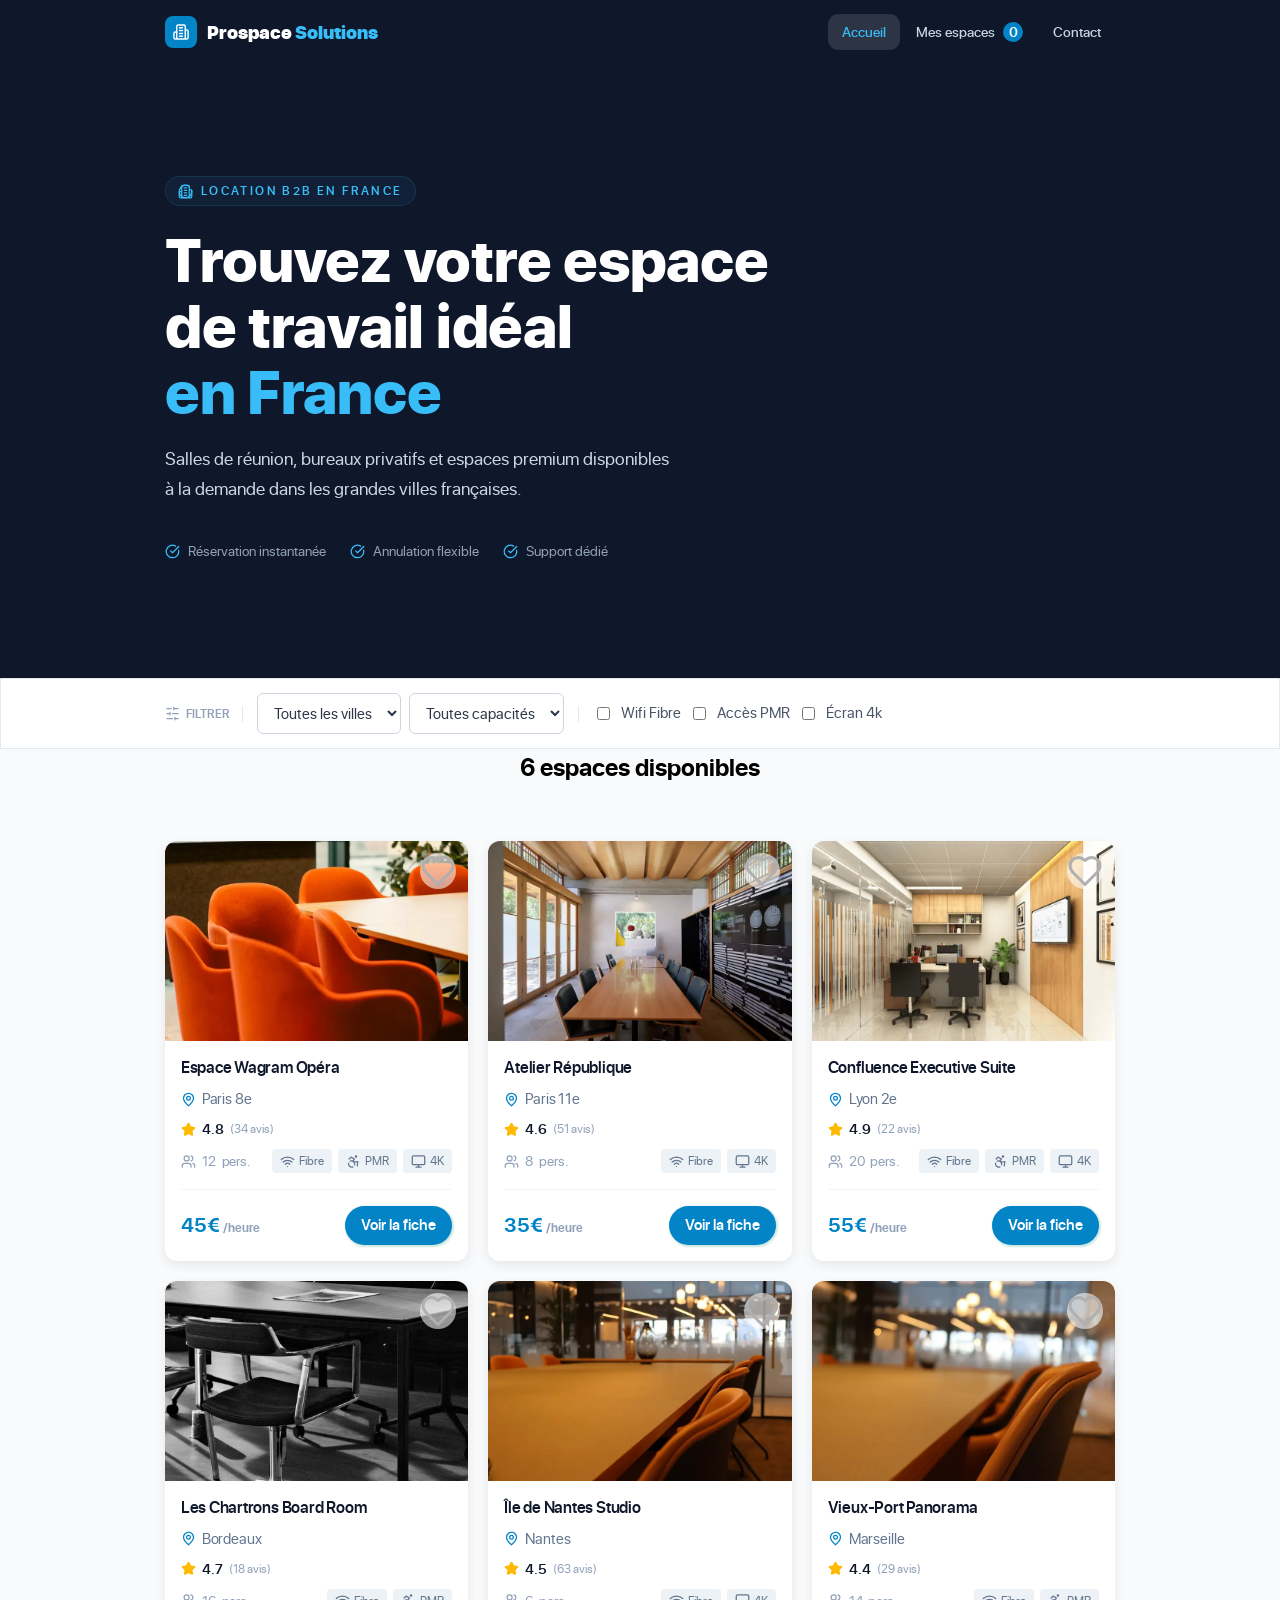
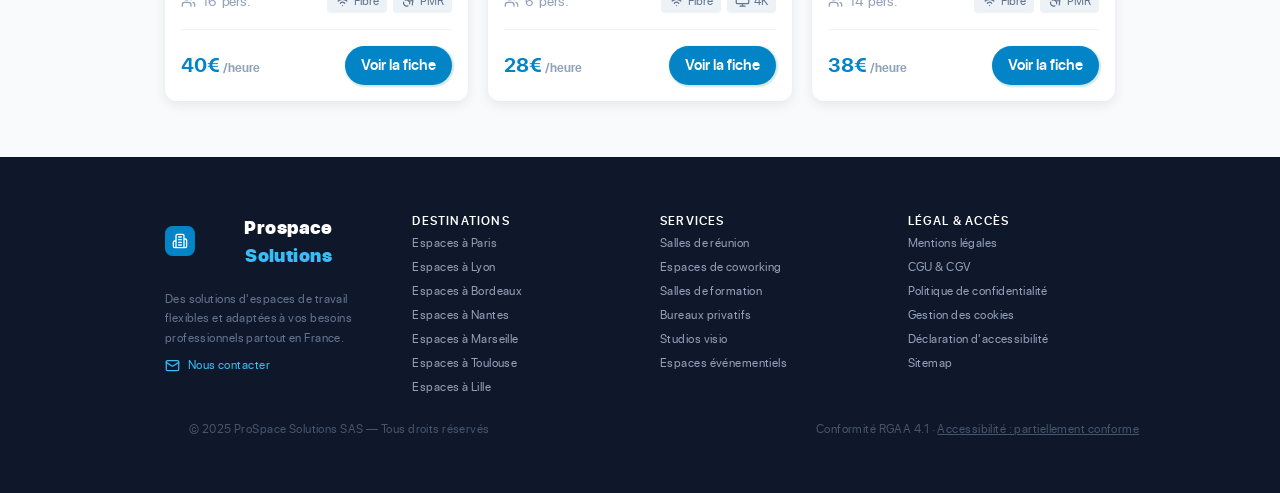
==== commit 1117bff5: "html/scss/dynq: Afficher les favoris sur la page mes-espaces" ====
--- a/index.html
+++ b/index.html
@@ -175,7 +175,7 @@
             <!-- ================================================= -->
             <section class="catalogue">
 
-                <h2 class="sr-only">Catalogues des espaces</h2>
+                <h2>6 espaces disponibles</h2>
 
                 <div class="catalogue__container">
                     <div class="catalogue__wrapper"><!-- INJECTION par main.js --></div>
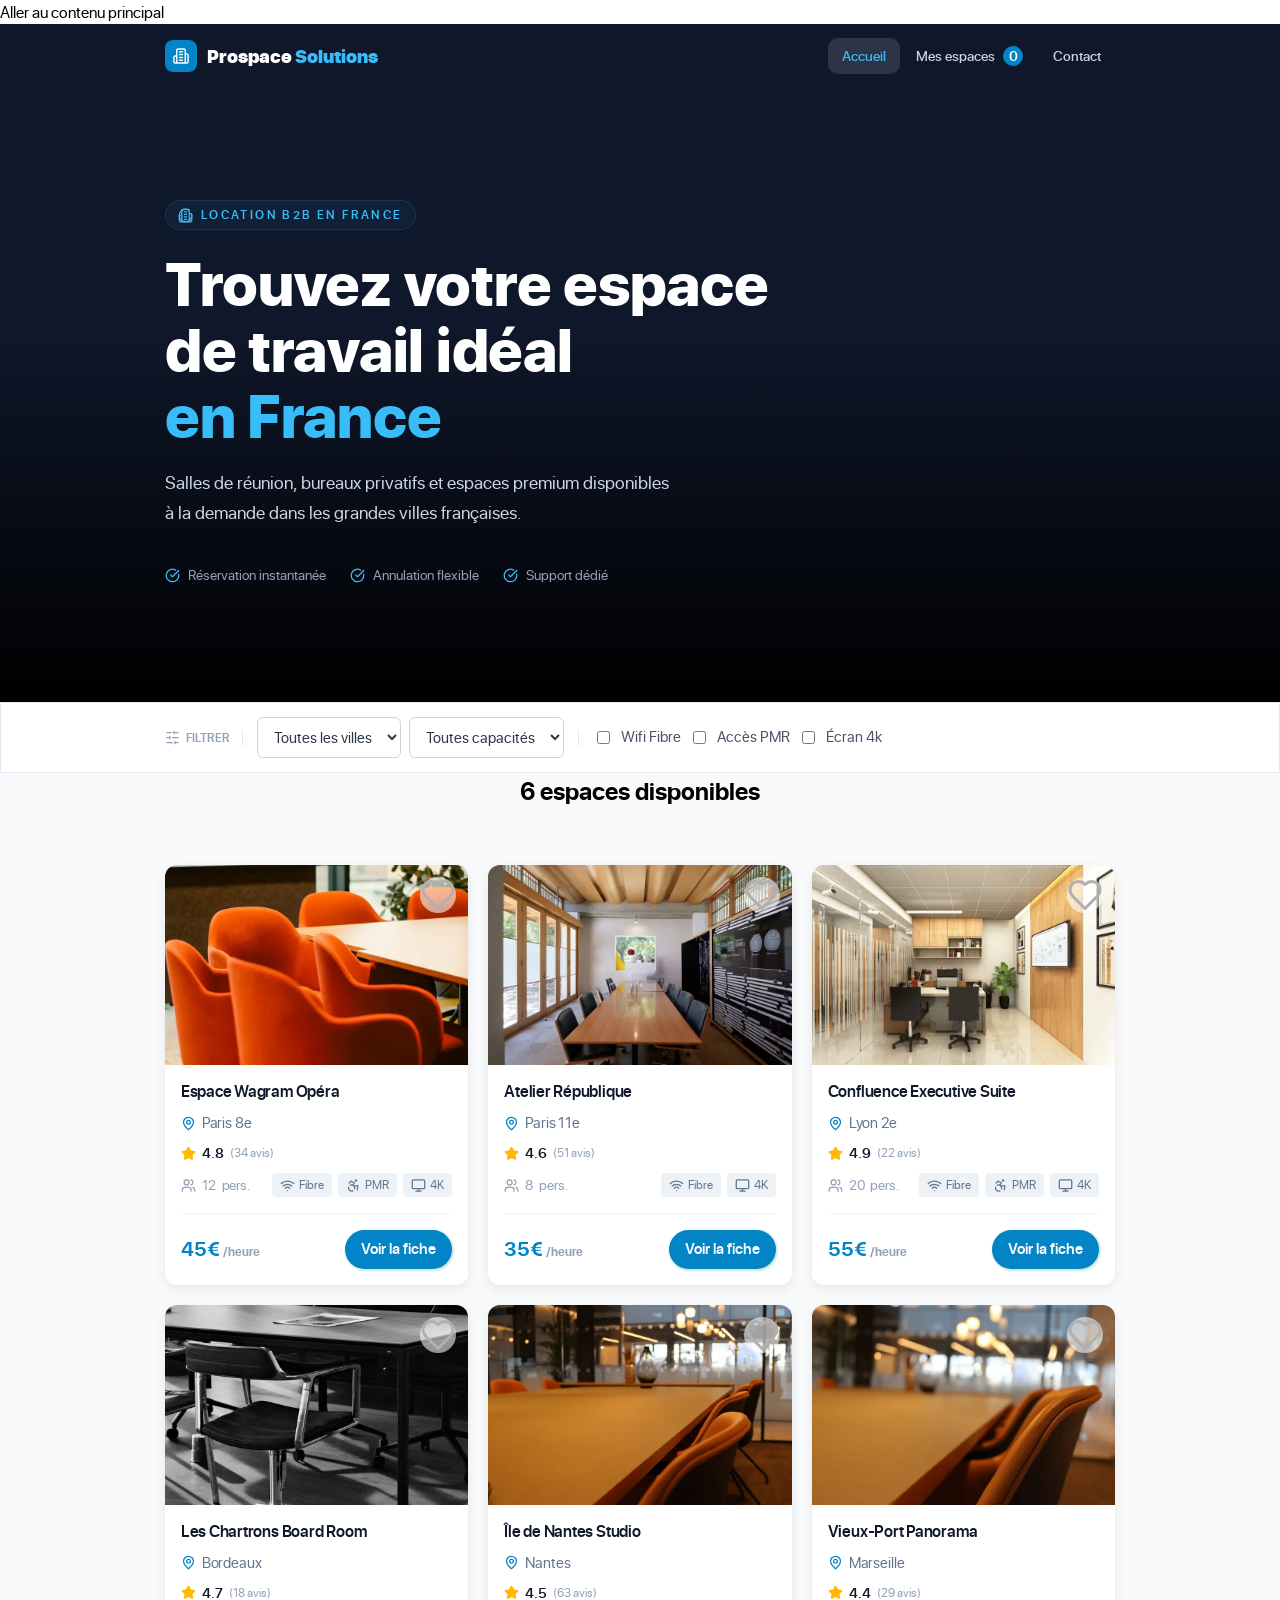
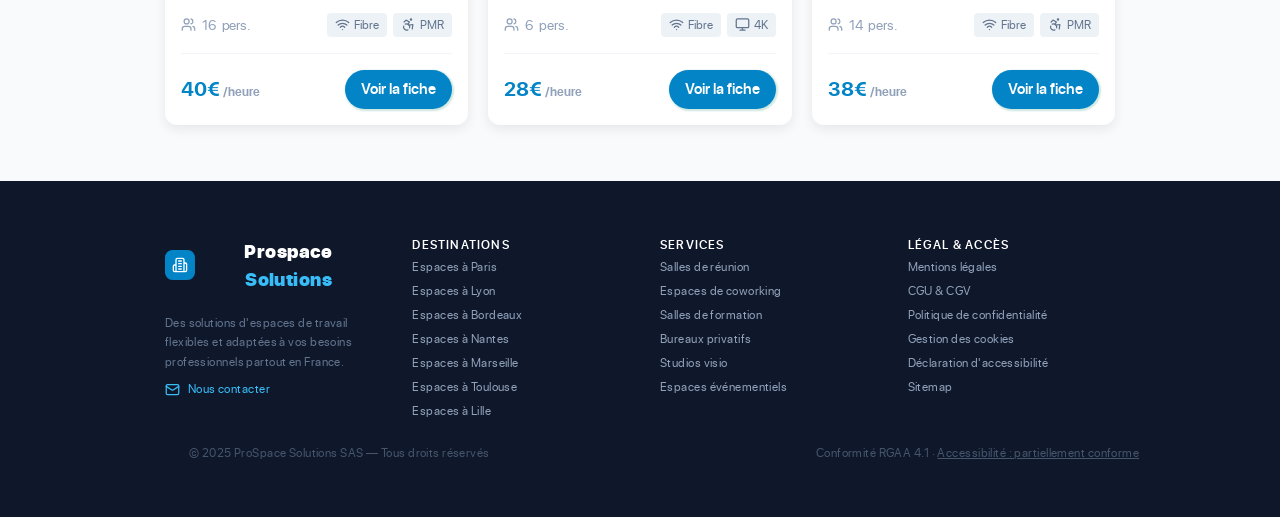
==== commit 9e46fc38: "scss: Finalisation de la bannière de la page d'accueil, de la dynamisation du nombre de salles dispo" ====
--- a/index.html
+++ b/index.html
@@ -3,9 +3,12 @@
     <head>
         <meta charset="UTF-8">
         <meta name="viewport" content="width=device-width, initial-scale=1.0">
-        <meta name="description" content="">
-
-        <title>ProSpace Solutions</title>
+
+        <!-- Décrire précisément le contenu de la page aux moteurs de recherche -->
+        <meta name="description" content="Trouvez des salles de réunion, bureaux privatifs et espaces de coworking disponibles à la demande dans les grandes villes françaises.">
+
+        <!-- Nommer clairement la page dans l'onglet du navigateur et les résultats de recherche -->
+        <title>Location d’espaces de travail en France | ProSpace Solutions</title>
 
         <!---->
         <link rel="stylesheet" href="assets/css/styles.css">
@@ -23,16 +26,24 @@
     </head>
 
     <body>
+
+        <!-- Permettre aux utilisateurs du clavier d'atteindre directement le contenu principal -->
+        <a class="skip-link" href="#contenu-principal">
+            Aller au contenu principal
+        </a>
+
         <!-- === HEADER container === -->
         <header class="header" id="accueil"><!-- INJECTION par header.js --></header>
 
         <!-- ================================================= -->
         <!-- === MAIN container === -->
         <!-- ================================================= -->
-        <main class="main">
+        <!-- Donner une destination au lien d’évitement -->
+        <main id="contenu-principal">
 
             <!-- === BANNIERE principale === -->
-            <section class="hero">
+            <!-- Relier la bannière à son titre principal pour mieux décrire cette section -->
+            <section class="hero hero__banner" aria-labelledby="main-title">
 
                 <h2 class="sr-only">Introduction</h2>
 
@@ -93,9 +104,13 @@
             <!-- ================================================= -->
             <section class="filtre">
 
-                <h2 class="sr-only">Filtres de tri des espaces</h2>
-
-                <form class="filtre__wrapper" aria-label="">
+                <!-- Conserver le titre pour les lecteurs d’écran sans l’afficher -->
+                <h2 id="titre-filtres" class="sr-only">
+                    Filtres de recherche des espaces
+                </h2>
+
+                <!-- Relier le formulaire au titre placé juste avant -->
+                <form class="filtre__wrapper" aria-labelledby="titre-filtres">
 
                     <!-- Titre & Icône de la zone de filtre -->
                     <div class="title filtre-block _block-title">
@@ -173,13 +188,28 @@
             <!-- ================================================= -->
             <!-- === CATALOGUE des espaces disponibles === -->
             <!-- ================================================= -->
-            <section class="catalogue">
-
-                <h2>6 espaces disponibles</h2>
-
+            <!-- Regrouper le compteur, les messages et les cartes du catalogue -->
+            <section class="catalogue" aria-labelledby="catalogue-title">
+
+                <!-- Afficher puis annoncer le nombre de résultats -->
+                <h2 id="catalogue-title" aria-live="polite">
+                    Chargement des espaces…
+                </h2>
+
+                <!-- Annoncer le chargement, les résultats et les erreurs sans changer de page -->
+                <div id="catalogue-status" class="catalogue-status" role="status" aria-live="polite" aria-atomic="true"></div>
+
+                <!-- Recevoir les cartes créées par main.js -->
                 <div class="catalogue__container">
-                    <div class="catalogue__wrapper"><!-- INJECTION par main.js --></div>
-                </div>                
+                    <div class="catalogue__wrapper"></div>
+                </div>
+
+                <!-- Afficher ce message uniquement si JavaScript est désactivé -->
+                <noscript>
+                    <p>
+                        Activez JavaScript pour afficher les espaces.
+                    </p>
+                </noscript>
 
             </section>
             
@@ -191,4 +221,4 @@
     <!-- Script de l'affichage dynamique des cartes -->
     <script src="assets/js/main.js" defer></script>
 </body>
-</html>+</html>
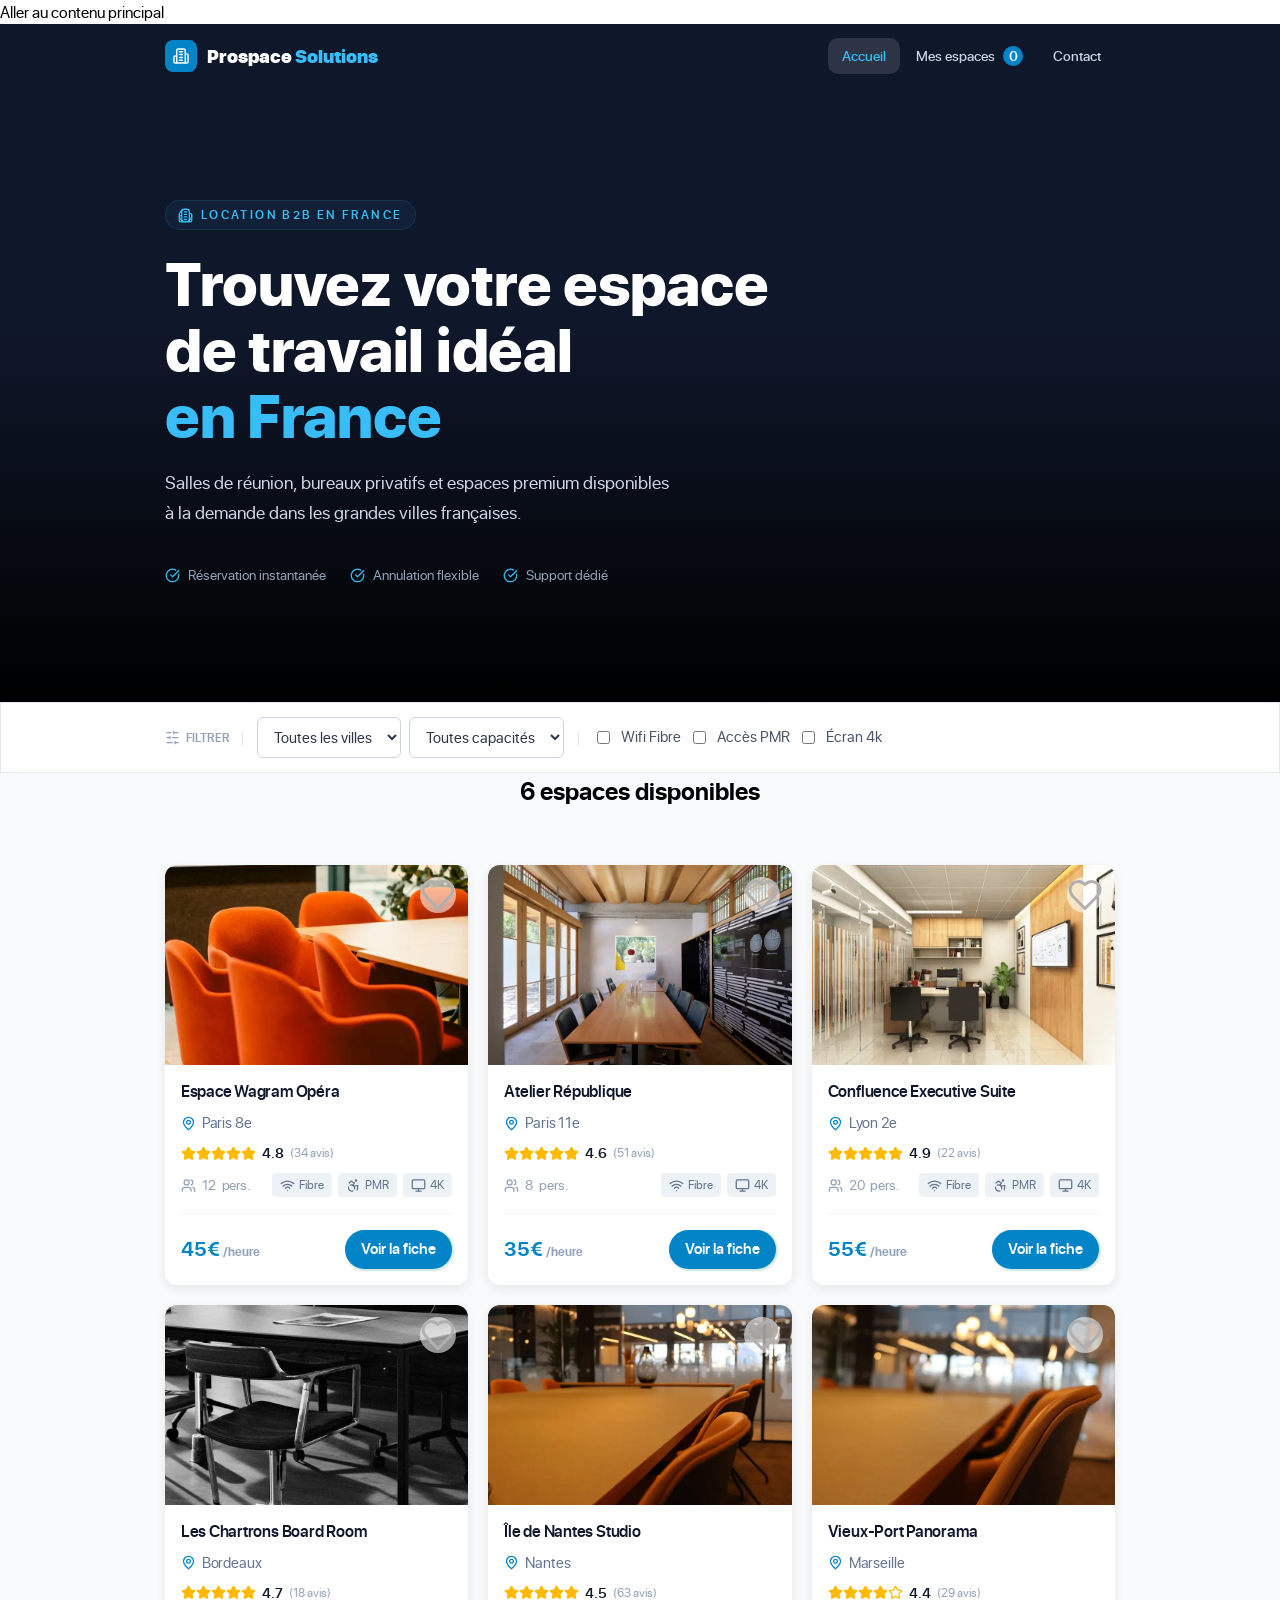
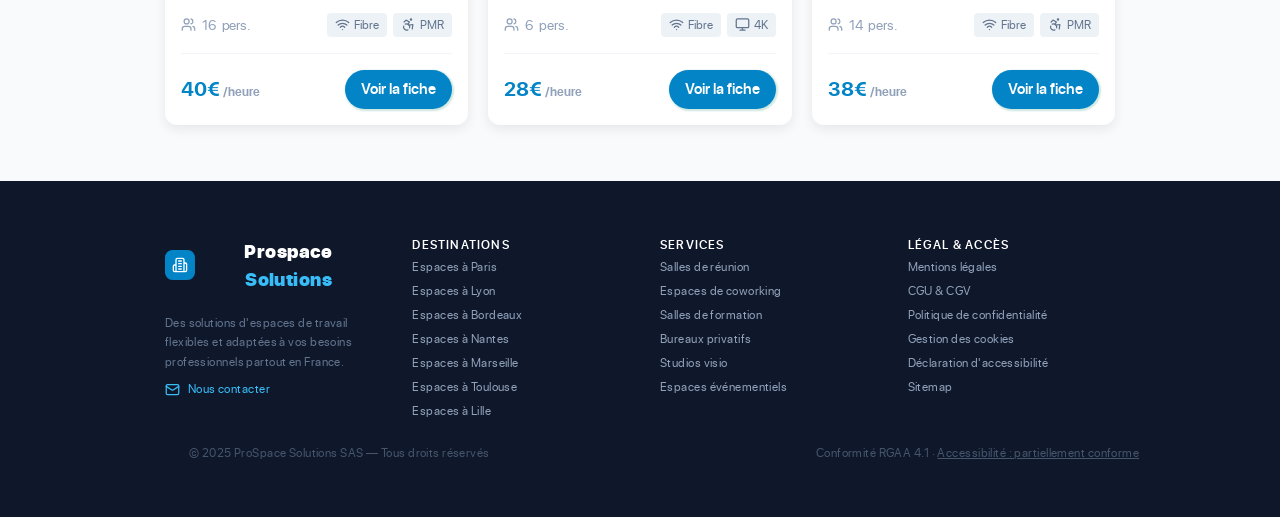
==== commit 17f788ca: "html/scss/js: corrections de la page d'accueil, de l'affichage des troisx images de la bannière (jso" ====
--- a/index.html
+++ b/index.html
@@ -13,10 +13,15 @@
         <!---->
         <link rel="stylesheet" href="assets/css/styles.css">
         <!---->
+        <!-- Fournir un favicon standard reconnu par tous les navigateurs -->
+        <link rel="icon" href="public/_favicon_io/favicon.ico" sizes="any">
+        <!-- Fournir une version PNG plus précise pour les navigateurs modernes -->
+        <link rel="icon" type="image/png" sizes="32x32" href="public/_favicon_io/favicon-32x32.png">
+        <!-- Fournir une petite version pour certains onglets -->
+        <link rel="icon"  type="image/png" sizes="16x16" href="public/_favicon_io/favicon-16x16.png">
+        <!-- Fournir l’icône utilisée sur les appareils Apple -->
         <link rel="apple-touch-icon" sizes="180x180" href="public/_favicon_io/apple-touch-icon.png">
-        <link rel="icon" type="image/png" sizes="32x32" href="public/_favicon_io/favicon-32x32.png">
-        <link rel="icon" type="image/png" sizes="16x16" href="public/_favicon_io/favicon-16x16.png">
-        <!--link rel="manifest" href="public/assets/img/_favicon_io/site.webmanifest"-->
+        <link rel="manifest" href="public/assets/img/favicon_io/site.webmanifest">
 
         <!-- Script de l'affichage dynamique du header -->
         <script src="assets/js/header.js"></script>
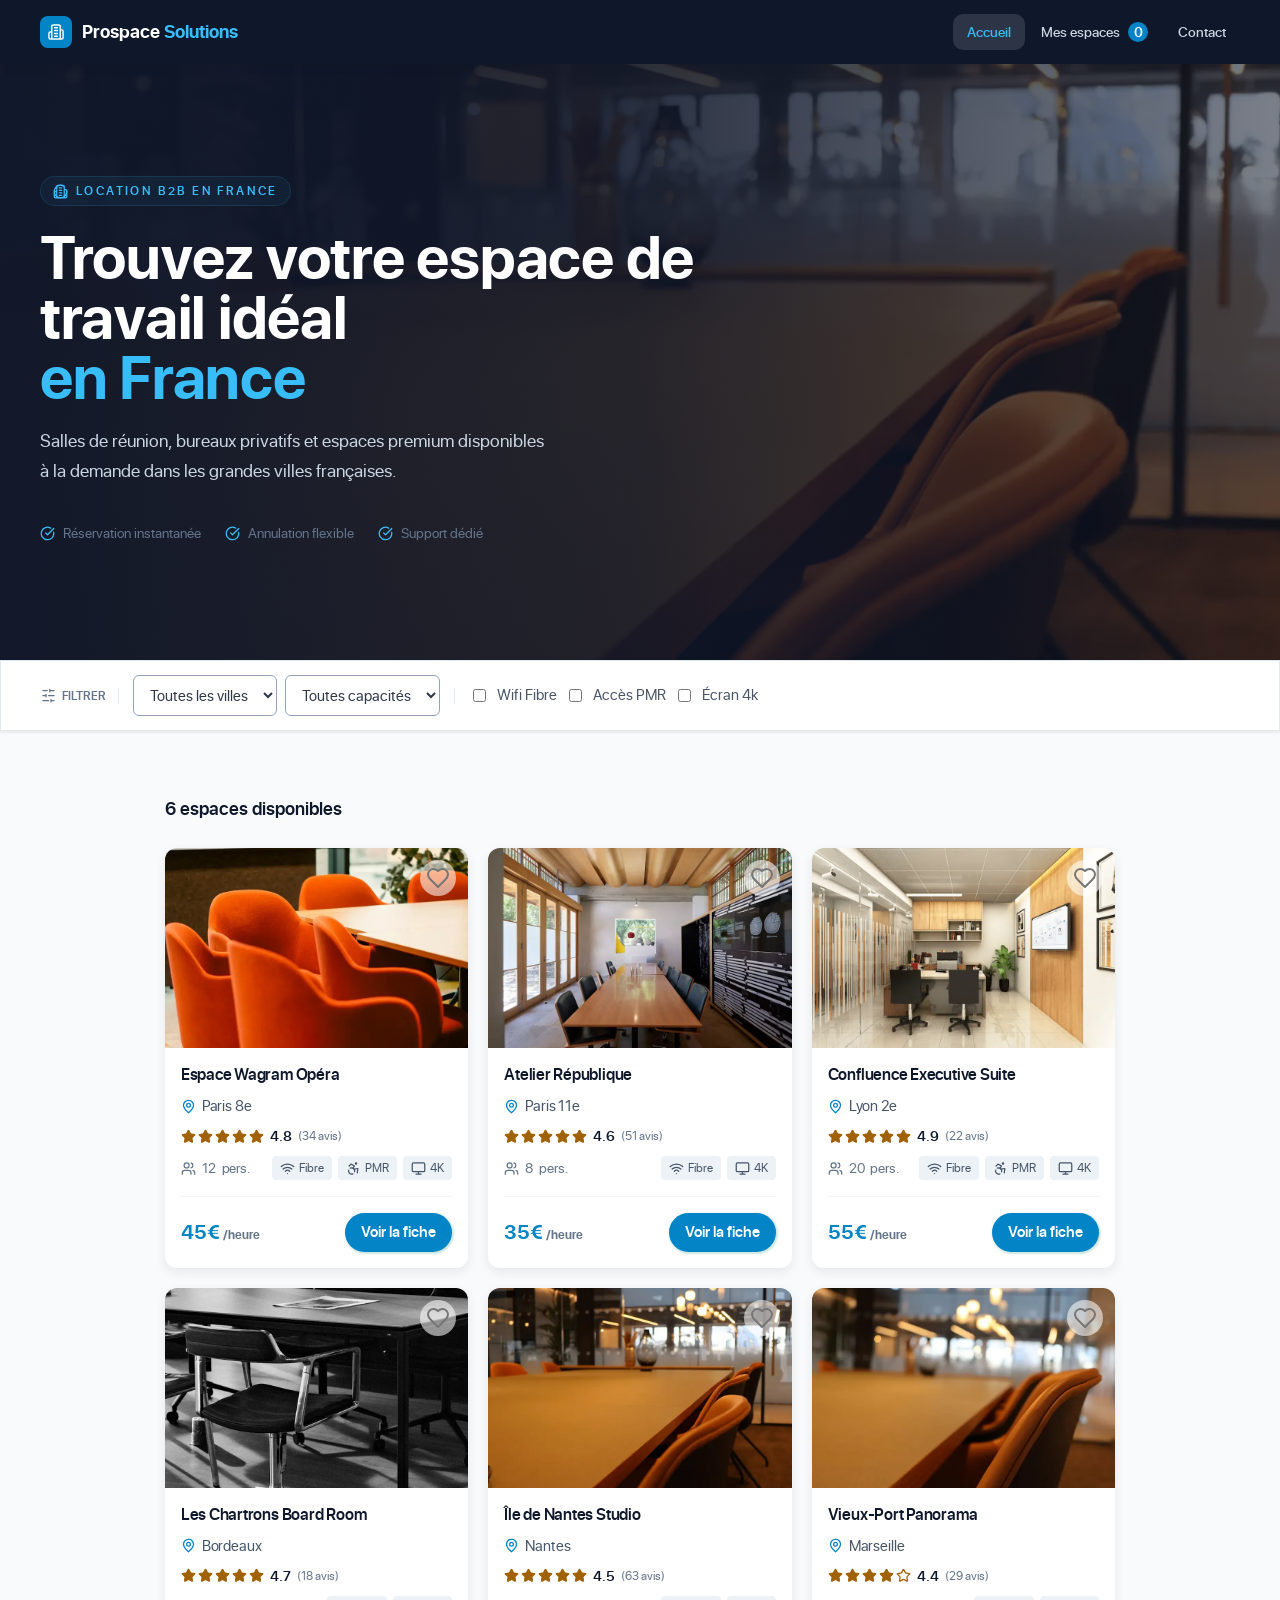
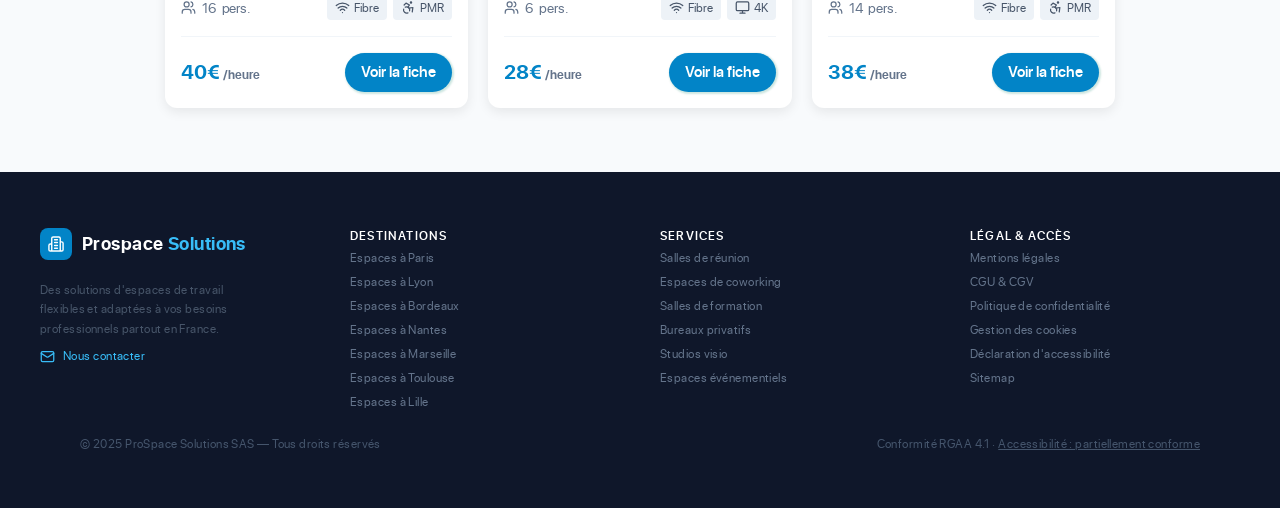
==== commit 4a7644db: "lighthouse: améliorations apportées à la page d'accueil (80 → 95) final: nettoyage et README" ====
--- a/index.html
+++ b/index.html
@@ -10,9 +10,11 @@
         <!-- Nommer clairement la page dans l'onglet du navigateur et les résultats de recherche -->
         <title>Location d’espaces de travail en France | ProSpace Solutions</title>
 
-        <!---->
+        <!-- Télécharger en priorité l’image principale visible immédiatement. -->
+        <link rel="preload" as="image" href="assets/images/banner-prospace-solution.webp" type="image/webp" fetchpriority="high">
+
+        <!-- Charger ensuite les styles du site. -->
         <link rel="stylesheet" href="assets/css/styles.css">
-        <!---->
         <!-- Fournir un favicon standard reconnu par tous les navigateurs -->
         <link rel="icon" href="public/_favicon_io/favicon.ico" sizes="any">
         <!-- Fournir une version PNG plus précise pour les navigateurs modernes -->
@@ -21,12 +23,11 @@
         <link rel="icon"  type="image/png" sizes="16x16" href="public/_favicon_io/favicon-16x16.png">
         <!-- Fournir l’icône utilisée sur les appareils Apple -->
         <link rel="apple-touch-icon" sizes="180x180" href="public/_favicon_io/apple-touch-icon.png">
-        <link rel="manifest" href="public/assets/img/favicon_io/site.webmanifest">
 
         <!-- Script de l'affichage dynamique du header -->
-        <script src="assets/js/header.js"></script>
+        <script src="assets/js/header.js" defer></script>
         <!-- Script de l'affichage dynamique du footer -->
-        <script src="assets/js/footer.js"></script>
+        <script src="assets/js/footer.js" defer></script>
 
     </head>
 
--- a/assets/css/styles.css
+++ b/assets/css/styles.css
@@ -71,17 +71,13 @@
 /* ================================================= */
 /* === POLICES ET TEXTES GÉNÉRAUX === */
 /* ================================================= */
-/* ================================================= */
-/* === CHARTE GRAPHIQUE PROSPACE === */
-/* ================================================= */
-/* Couleurs principales */
-/* Couleurs secondaires */
-/* Transparences */
-/* Espacements réutilisés */
-/* Arrondis */
-/* Dimensions */
-/* Points de rupture existants dans la maquette */
-/* Typographie */
+/* Définir les couleurs principales de ProSpace. */
+/* Définir les couleurs secondaires et accessibles. */
+/* Définir les transparences réutilisables. */
+/* Définir les espaces réutilisables. */
+/* Définir les arrondis réutilisables. */
+/* Définir les dimensions principales. */
+/* Définir la police principale. */
 @font-face {
   font-family: "SF Pro Display";
   src: url("../fonts/sf-pro-display/sf-pro-display-regular.woff2") format("woff2");
@@ -112,13 +108,6 @@
 }
 @font-face {
   font-family: "SF Pro Display";
-  src: url("../fonts/sf-pro-display/sf-pro-display-heavy.woff2") format("woff2");
-  font-style: normal;
-  font-weight: 800;
-  font-display: swap;
-}
-@font-face {
-  font-family: "SF Pro Display";
   src: url("../fonts/sf-pro-display/sf-pro-display-black.woff2") format("woff2");
   font-style: normal;
   font-weight: 900;
@@ -144,7 +133,7 @@
 /* === OUTILS RÉUTILISABLES === */
 /* ================================================= */
 /* Crée rapidement une ligne ou une colonne en Flexbox */
-/* Donne la même largeur aux grands conteneurs du site */
+/* Donner la même largeur aux grandes zones du site. */
 /* Ajoute une ombre compatible avec les principaux navigateurs */
 /* Cache visuellement un texte tout en le gardant lisible par un lecteur d'écran */
 /* Crée la base commune des boutons et liens ayant l'apparence d'un bouton */
@@ -157,21 +146,25 @@
   gap: 0;
   position: relative;
   width: 100%;
-  min-height: 602px;
+  /* Laisser le contenu définir la hauteur sur les petits écrans. */
+  min-height: auto;
   background-color: #0f172a;
 }
 
 .hero__banner {
-  background-image: linear-gradient(to top, #000000 0%, #0f172a 60%), url("../images/banner-prospace-solution.webp");
+  /* Assombrir la photographie pour conserver un texte blanc lisible. */
+  background-image: linear-gradient(90deg, rgba(15, 23, 42, 0.98) 0%, rgba(15, 23, 42, 0.88) 50%, rgba(15, 23, 42, 0.55) 100%), url("../images/banner-prospace-solution.webp");
   background-position: center;
   background-repeat: no-repeat;
   background-size: cover;
-  background-origin: border-box;
 }
 
 .hero__wrapper {
-  width: 78vw;
+  /* Conserver une petite marge sur les côtés du mobile. */
+  width: calc(100% - 32px);
+  /* Empêcher le contenu de devenir trop large sur un grand écran. */
   max-width: 1280px;
+  /* Centrer horizontalement le conteneur. */
   margin-inline: auto;
   display: flex;
   flex-direction: column;
@@ -209,10 +202,10 @@
   flex-direction: column;
   margin: 0;
   color: #ffffff;
-  font-size: 60px;
-  font-weight: 800;
+  font-size: 3.75rem;
+  font-weight: 700;
   letter-spacing: -0.26px;
-  line-height: 66px;
+  line-height: 100%;
 }
 .hero h1 span {
   width: fit-content;
@@ -244,7 +237,7 @@
   gap: 8px;
 }
 .hero li span {
-  color: #90a1b9;
+  color: #64748b;
   font-size: 14px;
   font-weight: 400;
   line-height: 20px;
@@ -290,6 +283,17 @@
     padding-bottom: 10px;
     gap: 5px;
   }
+  .hero h1 {
+    font-size: 2.25rem;
+    line-height: 2.25rem;
+  }
+  .hero p {
+    font-size: 0.9rem;
+    line-height: 1.5;
+  }
+  section.hero {
+    min-height: auto;
+  }
 }
 /* ================================================= */
 /* === POLICES ET TEXTES GÉNÉRAUX === */
@@ -305,8 +309,11 @@
   background-color: #f8fafc;
 }
 .breadcrumb__container {
-  width: 78vw;
+  /* Conserver une petite marge sur les côtés du mobile. */
+  width: calc(100% - 32px);
+  /* Empêcher le contenu de devenir trop large sur un grand écran. */
   max-width: 1280px;
+  /* Centrer horizontalement le conteneur. */
   margin-inline: auto;
   padding-inline: 24px;
 }
@@ -315,7 +322,7 @@
   flex-wrap: wrap;
   align-items: center;
   gap: 10px;
-  color: #90a1b9;
+  color: #64748b;
   font-size: 14px;
   line-height: 20px;
 }
@@ -326,7 +333,7 @@
 }
 .breadcrumb li + li::before {
   content: "›";
-  color: #90a1b9;
+  color: #64748b;
   font-size: 18px;
   font-weight: 400;
 }
@@ -353,10 +360,7 @@
 /* ================================================= */
 /* === BANNIÈRE DE LA PAGE D'ACCUEIL === */
 /* ================================================= */
-/* ================================================= */
-/* === BOUTONS ET LIENS D'ACTION === */
-/* ================================================= */
-/* Classe générale disponible pour les prochains boutons */
+/* Présenter les boutons et montrer clairement leur état actif. */
 .btn {
   display: flex;
   flex-direction: row;
@@ -375,8 +379,8 @@
   background-color: #0369a1;
 }
 .btn:focus-visible {
-  outline: 3px solid #38bdf8;
-  outline-offset: 3px;
+  outline: 2px solid #38bdf8;
+  outline-offset: 2px;
 }
 .btn-favoris {
   display: flex;
@@ -394,19 +398,21 @@
   border: 0;
   border-radius: 50%;
   background-color: rgba(255, 255, 255, 0.5647058824);
-  color: #b0b0b0;
+  color: #767676;
   cursor: pointer;
   transition: color 0.2s, background-color 0.2s;
 }
 .btn-favoris:hover, .btn-favoris:focus, .btn-favoris[aria-pressed=true] {
-  background-color: #ff2056;
+  background-color: #c2185b;
   color: #ffffff;
 }
 .btn-favoris[aria-pressed=true] .icon-svg, .btn-favoris.is-active .icon-svg {
   fill: currentColor;
 }
-
-/* Le parent rend cette règle prioritaire sur les liens génériques du footer */
+.btn-favoris svg {
+  width: 24px;
+}
+
 .footer__wrapper .btn-footer {
   display: flex;
   flex-direction: row;
@@ -439,7 +445,7 @@
   font-size: 0.95rem;
   font-weight: 600;
 }
-.card-main-link:hover, .card-main-link:focus {
+.card-main-link:hover, .card-main-link:focus-visible {
   background-color: #0369a1;
 }
 .card-main-link::after {
@@ -449,8 +455,6 @@
   z-index: 1;
 }
 
-/* Boutons de la fiche espace */
-.btn-primary,
 .btn-secondary {
   display: flex;
   flex-direction: row;
@@ -471,40 +475,53 @@
   line-height: 20px;
   transition: background-color 0.2s ease, border-color 0.2s ease, color 0.2s ease, transform 0.2s ease;
 }
-.btn-primary .icon-svg,
 .btn-secondary .icon-svg {
   width: 17px;
   height: 17px;
 }
-.btn-primary:focus-visible,
 .btn-secondary:focus-visible {
-  outline: 3px solid #38bdf8;
-  outline-offset: 3px;
-}
-
+  outline: 2px solid #38bdf8;
+  outline-offset: 2px;
+}
+.btn-secondary {
+  border: 2px solid #c2185b;
+  background-color: rgba(194, 24, 91, 0.04);
+  color: #c2185b;
+}
+.btn-secondary .icon-svg {
+  filter: invert(25%) sepia(97%) saturate(4146%) hue-rotate(337deg) brightness(102%) contrast(102%);
+}
+.btn-secondary:hover, .btn-secondary.is-active, .btn-secondary[aria-pressed=true] {
+  background-color: rgba(194, 24, 91, 0.1);
+}
+
+/* Présenter le bouton principal du formulaire et de la fiche. */
 .btn-primary {
+  display: flex;
+  flex-direction: row;
+  justify-content: center;
+  align-items: center;
+  gap: 8px;
+  display: inline-flex;
+  padding: 8px 16px;
+  border: 0;
+  border-radius: 10px;
+  background-color: #0284c7;
+  color: #ffffff;
+  cursor: pointer;
   -webkit-box-shadow: 0 8px 18px -8px rgba(2, 132, 199, 0.65);
   -moz-box-shadow: 0 8px 18px -8px rgba(2, 132, 199, 0.65);
   box-shadow: 0 8px 18px -8px rgba(2, 132, 199, 0.65);
-}
-.btn-primary .icon-svg {
-  filter: brightness(0) invert(1);
+  width: 100%;
+  min-height: 48px;
+  font-weight: 600;
 }
 .btn-primary:hover {
   background-color: #0369a1;
-  transform: translateY(-1px);
-}
-
-.btn-secondary {
-  border: 2px solid #ff2056;
-  background-color: rgba(255, 32, 86, 0.04);
-  color: #ff2056;
-}
-.btn-secondary .icon-svg {
-  filter: invert(25%) sepia(97%) saturate(4146%) hue-rotate(337deg) brightness(102%) contrast(102%);
-}
-.btn-secondary:hover, .btn-secondary.is-active, .btn-secondary[aria-pressed=true] {
-  background-color: rgba(255, 32, 86, 0.1);
+}
+.btn-primary:focus-visible {
+  outline: 2px solid #38bdf8;
+  outline-offset: 2px;
 }
 
 /* ================================================= */
@@ -548,6 +565,10 @@
   width: 100%;
   height: 100%;
   object-fit: cover;
+}
+
+.card-content-wrapper button {
+  z-index: 1000;
 }
 
 .card-content-wrapper {
@@ -572,7 +593,7 @@
   display: flex;
   align-items: center;
   gap: 6px;
-  color: #90a1b9;
+  color: #64748b;
   font-size: 14px;
   font-weight: 400;
   letter-spacing: -0.15px;
@@ -580,7 +601,7 @@
 }
 
 .card-location span {
-  color: #62748e;
+  color: #475569;
   font-size: 15px;
   font-weight: 400;
   letter-spacing: -0.15px;
@@ -596,13 +617,19 @@
   gap: 6px;
 }
 
+/* Aligner les cinq étoiles des cartes de l’accueil. */
 .stars {
-  display: flex;
-  color: #ffb900;
-  letter-spacing: -2px;
-}
-.stars svg {
-  place-self: center;
+  display: inline-flex;
+  align-items: center;
+  gap: 2px;
+  color: #a16207;
+}
+
+/* Empêcher le style général .icon-svg de changer leur taille. */
+.stars .icon-svg {
+  flex: 0 0 auto;
+  width: 15px;
+  height: 15px;
 }
 
 .rating-value {
@@ -613,7 +640,7 @@
 }
 
 .rating-count {
-  color: #90a1b9;
+  color: #64748b;
   font-size: 12px;
   font-weight: 400;
   line-height: 16px;
@@ -639,7 +666,7 @@
   padding: 4px 8px;
   border-radius: 4px;
   background-color: #edf2f7;
-  color: #62748e;
+  color: #475569;
   font-size: 12px;
   font-weight: 400;
   line-height: 16px;
@@ -666,20 +693,84 @@
 }
 
 .price-unit {
-  color: #90a1b9;
+  color: #64748b;
   font-size: 12px;
   font-weight: 700;
   line-height: 16px;
 }
 
 .space-card:focus-within {
-  outline: 3px solid #38bdf8;
-}
-
-/* ================================================= */
-/* === CAROUSEL === */
-/* ================================================= */
-/* Les styles du carrousel seront ajoutés avec la page Contact */
+  outline: 2px solid #38bdf8;
+}
+
+/* ================================================= */
+/* === POLICES ET TEXTES GÉNÉRAUX === */
+/* ================================================= */
+/* ================================================= */
+/* === BANNIÈRE DE LA PAGE D'ACCUEIL === */
+/* ================================================= */
+/* Faire défiler les portraits de l’équipe sur la page contact. */
+.team-section {
+  padding-block: 64px;
+  background-color: #ffffff;
+}
+.team-section__container {
+  /* Conserver une petite marge sur les côtés du mobile. */
+  width: calc(100% - 32px);
+  /* Empêcher le contenu de devenir trop large sur un grand écran. */
+  max-width: 1280px;
+  /* Centrer horizontalement le conteneur. */
+  margin-inline: auto;
+}
+
+.carousel-container {
+  display: grid;
+  grid-template-columns: 44px minmax(0, 1fr) 44px;
+  align-items: center;
+  gap: 16px;
+  margin-top: 24px;
+}
+
+.carousel-track-wrapper {
+  overflow: hidden;
+}
+
+.carousel-track {
+  display: flex;
+  transition: transform 0.35s ease;
+}
+
+.team-card {
+  flex: 0 0 100%;
+  padding: 24px;
+  text-align: center;
+}
+.team-card img {
+  width: 160px;
+  height: 160px;
+  margin-inline: auto;
+  border-radius: 50%;
+  object-fit: cover;
+}
+.team-card h3 {
+  margin-top: 16px;
+}
+
+.btn-nav {
+  display: flex;
+  flex-direction: row;
+  justify-content: center;
+  align-items: center;
+  gap: 0;
+  width: 44px;
+  height: 44px;
+  border: 0;
+  border-radius: 50%;
+  background-color: #0284c7;
+  color: #ffffff;
+  font-size: 1.5rem;
+}
+
 /* ================================================= */
 /* === POLICES ET TEXTES GÉNÉRAUX === */
 /* ================================================= */
@@ -701,11 +792,18 @@
   width: 100%;
   border: 1px solid #e2e8f0;
   background-color: #ffffff;
+  /**/
+  position: sticky;
+  z-index: 900;
+  top: 64px;
 }
 
 .filtre__wrapper {
-  width: 78vw;
+  /* Conserver une petite marge sur les côtés du mobile. */
+  width: calc(100% - 32px);
+  /* Empêcher le contenu de devenir trop large sur un grand écran. */
   max-width: 1280px;
+  /* Centrer horizontalement le conteneur. */
   margin-inline: auto;
   display: flex;
   flex-wrap: wrap;
@@ -732,14 +830,14 @@
   gap: 6px;
 }
 .filtre .title span {
-  color: #90a1b9;
+  color: #64748b;
   font-size: 12px;
   font-weight: 600;
   line-height: 16px;
   text-transform: uppercase;
 }
 .filtre .title .icon-svg {
-  color: #90a1b9;
+  color: #64748b;
 }
 .filtre .sep {
   width: 1px;
@@ -755,11 +853,19 @@
   font-size: 14px;
   font-weight: 400;
 }
-
+.filtre select:focus-visible {
+  outline: 2px solid #38bdf8;
+  outline-offset: 2px;
+}
+
+/* select:focus, input:focus, textarea:focus {
+    border-color: #38bdf8;
+    box-shadow: 0 0 0 2px rgba(56, 189, 248, 0.25);
+} */
 .field-wrapper select {
   width: 100%;
   padding: 8px 12px;
-  border: 1px solid #cbd5e0;
+  border: 1px solid #94a3b8;
   border-radius: 6px;
   background-color: #ffffff;
   color: #2d3748;
@@ -790,6 +896,10 @@
   border-radius: 2px;
   background-color: #ffffff;
 }
+.checkbox:focus-visible {
+  outline: 2px solid #38bdf8;
+  outline-offset: 2px;
+}
 .checkbox span {
   color: #45556c;
   font-size: 14px;
@@ -798,13 +908,11 @@
 }
 
 @media (max-width: 795px) {
-  .filtre,
-  .filtre__wrapper,
-  .filtre__wrapper fieldset:nth-of-type(1) {
+  .filtre, .filtre__wrapper, .filtre__wrapper fieldset:nth-of-type(1) {
     display: flex;
     flex-direction: column;
     justify-content: center;
-    align-items: center;
+    align-items: start;
     width: 100%;
     max-width: 795px;
     height: unset;
@@ -824,6 +932,14 @@
     max-width: 480px;
     height: unset;
   }
+  section.filtre {
+    position: sticky;
+    z-index: 900;
+    top: 64px;
+    background: #ffffff;
+    border-bottom: 1px solid #e2e8f0;
+    box-shadow: 0 1px 2px rgba(15, 23, 42, 0.05);
+  }
 }
 /* ================================================= */
 /* === ICÔNES SVG === */
@@ -845,429 +961,476 @@
   width: 50px;
   height: 50px;
   border: 5px solid rgba(0, 0, 0, 0.062745098);
-  border-left-color: #3498db;
+  border-left-color: #0277bd;
   border-radius: 50%;
   animation: spin 1s linear infinite;
 }
 
 /* Grandes zones des pages */
 /* ================================================= */
-/* === SECTIONS PROPRES À LA PAGE CONTACT === */
-/* ================================================= */
-/* ================================================= */
 /* === POLICES ET TEXTES GÉNÉRAUX === */
 /* ================================================= */
 /* ================================================= */
 /* === BANNIÈRE DE LA PAGE D'ACCUEIL === */
 /* ================================================= */
-/* ================================================= */
-/* === SECTIONS PROPRES À LA PAGE FICHE ESPACE === */
-/* ================================================= */
+/* Commencer la mise en page du formulaire de contact. */
+.main-contact {
+  background-color: #f8fafc;
+}
+
+.contact-hero {
+  padding-block: 64px;
+  background-color: #0f172a;
+  color: #ffffff;
+}
+.contact-hero__container {
+  /* Conserver une petite marge sur les côtés du mobile. */
+  width: calc(100% - 32px);
+  /* Empêcher le contenu de devenir trop large sur un grand écran. */
+  max-width: 1280px;
+  /* Centrer horizontalement le conteneur. */
+  margin-inline: auto;
+}
+.contact-hero h1 {
+  margin-block: 8px 16px;
+  font-size: 2.5rem;
+}
+
+.contact-body-layout {
+  padding-block: 64px;
+}
+.contact-body-layout__container {
+  /* Conserver une petite marge sur les côtés du mobile. */
+  width: calc(100% - 32px);
+  /* Empêcher le contenu de devenir trop large sur un grand écran. */
+  max-width: 1280px;
+  /* Centrer horizontalement le conteneur. */
+  margin-inline: auto;
+  display: grid;
+  grid-template-columns: minmax(0, 2fr) minmax(260px, 1fr);
+  gap: 32px;
+}
+
+.contact-form-section,
+.info-card {
+  padding: 24px;
+  border-radius: 12px;
+  background-color: #ffffff;
+}
+
+.contact-sidebar {
+  display: flex;
+  flex-direction: column;
+  gap: 16px;
+}
+
+/* Ranger les champs sur deux colonnes. */
+.contact-form {
+  display: grid;
+  grid-template-columns: repeat(2, minmax(0, 1fr));
+  gap: 16px;
+  margin-top: 24px;
+}
+
+.form-group,
+.form-group-checkbox {
+  display: flex;
+  flex-direction: column;
+  gap: 8px;
+}
+.form-group--large,
+.form-group-checkbox--large {
+  grid-column: 1/-1;
+}
+
+.contact-form input,
+.contact-form textarea {
+  width: 100%;
+  padding: 12px;
+  border: 1px solid #94a3b8;
+  border-radius: 4px;
+}
+
+.error-text,
+#form-feedback-zone {
+  color: #d32f2f;
+  font-size: 0.875rem;
+}
+
+/* Montrer clairement le champ qui doit être corrigé. */
+.contact-form [aria-invalid=true] {
+  border-color: #d32f2f;
+  outline: 2px solid rgba(211, 47, 47, 0.2);
+}
+
+.dark-card {
+  background-color: #0f172a;
+  color: #ffffff;
+}
+
+.contact-footer-map {
+  padding-block: 24px;
+  background-color: #f1f5f9;
+}
+.contact-footer-map__container {
+  /* Conserver une petite marge sur les côtés du mobile. */
+  width: calc(100% - 32px);
+  /* Empêcher le contenu de devenir trop large sur un grand écran. */
+  max-width: 1280px;
+  /* Centrer horizontalement le conteneur. */
+  margin-inline: auto;
+  display: flex;
+  justify-content: space-between;
+  gap: 16px;
+}
+
+/* Empiler les colonnes sur tablette. */
+@media (max-width: 795px) {
+  .contact-body-layout__container,
+  .contact-form {
+    grid-template-columns: 1fr;
+  }
+  .form-group--large {
+    grid-column: auto;
+  }
+}
+/* ================================================= */
+/* === POLICES ET TEXTES GÉNÉRAUX === */
+/* ================================================= */
+/* ================================================= */
+/* === BANNIÈRE DE LA PAGE D'ACCUEIL === */
+/* ================================================= */
+/* Présenter la fiche espace et son fond général */
+/* Conteneurs et en-tête */
 .main-fiche-espace {
-  padding-bottom: 176px;
+  min-height: 100vh;
+  padding-bottom: 64px;
   background-color: #f8fafc;
-  color: #0f172a;
-}
-
-.main-fiche-espace + .footer {
-  min-height: 395px;
-}
-
-#fiche-loading-zone {
-  width: 78vw;
+}
+
+/* Donner la même largeur aux grandes zones de la fiche. */
+.fiche-header__container,
+.fiche-gallery,
+.fiche-body-layout,
+.fiche-loading-zone {
+  width: calc(100% - 32px);
   max-width: 1280px;
   margin-inline: auto;
 }
-#fiche-loading-zone:empty {
-  min-height: 0;
-}
-
+
+/* Espacer le titre du fil d’Ariane et de la galerie. */
 .fiche-header__container {
-  width: 78vw;
-  max-width: 1280px;
-  margin-inline: auto;
-  padding: 34px 24px 30px;
-}
-.fiche-header__container h1 {
-  margin-bottom: 12px;
+  padding-block: 24px;
+}
+
+/* Présenter le type comme une petite information secondaire. */
+.fiche-type {
+  margin-bottom: 8px;
+  color: #0284c7;
+  font-size: 0.875rem;
+  font-weight: 600;
+  text-transform: uppercase;
+}
+
+/* Mettre le nom de la salle en évidence. */
+.fiche-header h1 {
   color: #0f172a;
-  font-size: clamp(2rem, 3vw, 2.5rem);
-  font-weight: 800;
-  letter-spacing: -0.8px;
+  font-size: 2rem;
   line-height: 1.15;
 }
 
+/* Ranger l’adresse et la note l’une sous l’autre sur mobile. */
 .fiche-header__meta {
   display: flex;
-  flex-wrap: wrap;
-  align-items: center;
-  gap: 22px;
-}
-.fiche-header__meta .card-location,
-.fiche-header__meta .card-rating {
-  display: flex;
-  align-items: center;
-  gap: 7px;
-}
-.fiche-header__meta .card-location {
-  color: #62748e;
-}
-.fiche-header__meta .card-location span {
-  color: inherit;
-  font-size: 14px;
-}
-.fiche-header__meta .card-rating {
-  color: #90a1b9;
-  font-size: 14px;
-}
-.fiche-header__meta .card-rating::before {
-  content: "★★★★★";
-  color: #ffb900;
-  letter-spacing: 1px;
-}
-.fiche-header__meta .card-rating > img {
+  flex-direction: column;
+  align-items: flex-start;
+  gap: 8px;
+  margin-top: 16px;
+}
+
+/* Aligner les petites informations avec leurs icônes. */
+.fiche-location,
+.fiche-rating {
+  display: flex;
+  align-items: center;
+  gap: 8px;
+  color: #475569;
+}
+
+/* Reprendre la couleur des étoiles de la maquette. */
+.rating-stars {
+  color: #a16207;
+  letter-spacing: 2px;
+}
+
+/* Aligner horizontalement les cinq étoiles. */
+.rating-stars {
+  display: inline-flex;
+  gap: 2px;
+  color: #a16207;
+}
+
+/* Fixer la taille malgré les styles généraux des icônes. */
+.rating-stars .icon-svg {
+  width: 15px;
+  height: 15px;
+}
+
+/* Chargmeent et erreur */
+/* Centrer le message pendant le chargement du JSON. */
+.fiche-loading-zone {
+  display: flex;
+  flex-direction: column;
+  align-items: center;
+  gap: 16px;
+  padding-block: 64px;
+  color: #0f172a;
+}
+
+/* Masquer complètement la zone lorsqu’elle ne contient plus rien. */
+.fiche-loading-zone:empty {
   display: none;
-}
-.fiche-header__meta .dynamic-note {
-  color: #0f172a;
-}
-.fiche-header__meta .icon-svg {
-  width: 16px;
-  height: 16px;
-}
-
-.fiche-gallery {
-  width: 78vw;
-  max-width: 1280px;
-  margin-inline: auto;
-  padding-inline: 24px;
-}
-
+  padding: 0;
+}
+
+/* Présenter clairement une erreur de chargement. */
+.error-message {
+  padding: 24px;
+  border: 1px solid #d32f2f;
+  border-radius: 12px;
+  background-color: #ffffff;
+  color: #d32f2f;
+}
+
+/* Rendre le lien de retour facilement identifiable. */
+.error-message a {
+  display: inline-block;
+  margin-top: 16px;
+  color: #0284c7;
+  font-weight: 600;
+  text-decoration: underline;
+}
+
+/* Galerie mobile-first */
+/* Empiler d’abord les photographies sur les petits écrans. */
 .gallery-grid {
-  display: grid;
-  grid-template-columns: minmax(0, 2fr) minmax(260px, 1fr);
-  grid-template-rows: repeat(2, 190px);
+  display: flex;
+  flex-direction: column;
   gap: 12px;
+}
+
+/* Empiler les photographies secondaires sur mobile. */
+.gallery-secondary {
+  display: flex;
+  flex-direction: column;
+  gap: 12px;
+}
+
+/* Créer un cadre identique pour chaque photographie. */
+.gallery-item {
+  width: 100%;
+  height: 220px;
+  margin: 0;
   overflow: hidden;
-  border-radius: 16px;
-}
-
-.gallery-item {
-  min-width: 0;
-  overflow: hidden;
-  background-color: #e2e8f0;
-}
-.gallery-item.main-img {
-  grid-row: 1/3;
-}
+  border-radius: 12px;
+}
+
+/* Recadrer la photographie sans la déformer. */
 .gallery-item img {
+  display: block;
   width: 100%;
   height: 100%;
   object-fit: cover;
-  transition: transform 0.35s ease;
-}
-.gallery-item:hover img {
-  transform: scale(1.02);
-}
-
+  object-position: center;
+}
+
+/* Placer les photographies côte à côte sur tablette et ordinateur. */
+@media (min-width: 795px) {
+  .gallery-grid {
+    flex-direction: row;
+    height: 392px;
+  }
+  /* Donner deux parts de largeur à la photographie principale. */
+  .gallery-item--main {
+    flex: 2 1 0;
+    height: 100%;
+  }
+  /* Donner une part de largeur aux photographies secondaires. */
+  .gallery-secondary {
+    flex: 1 1 0;
+    min-width: 0;
+    height: 100%;
+  }
+  /* Masquer la colonne secondaire lorsqu’elle ne contient aucune image visible. */
+  .gallery-secondary:not(:has(.gallery-item:not([hidden]))) {
+    display: none;
+  }
+  /* Partager automatiquement la hauteur entre les images présentes. */
+  .gallery-secondary .gallery-item {
+    flex: 1 1 0;
+    min-height: 0;
+    height: auto;
+  }
+}
+/* Colonne d'infomration ASIDE */
+/* Empiler les informations et les tarifs sur mobile. */
 .fiche-body-layout {
-  width: 78vw;
-  max-width: 1280px;
-  margin-inline: auto;
   display: grid;
-  grid-template-columns: minmax(0, 2fr) minmax(300px, 380px);
-  grid-template-rows: auto auto auto;
-  column-gap: 40px;
-  row-gap: 38px;
-  padding: 48px 24px 0;
-}
-
-/* Sur ordinateur, display: contents permet de placer le tableau des tarifs
-   dans la colonne droite sans modifier le HTML sémantique. */
+  grid-template-columns: 1fr;
+  gap: 40px;
+  padding-top: 48px;
+}
+
+/* Espacer régulièrement les trois blocs d’informations. */
 .fiche-info-column {
-  display: contents;
-}
-
-.info-block {
-  min-width: 0;
-}
-.info-block h2 {
-  margin-bottom: 18px;
+  display: flex;
+  flex-direction: column;
+  gap: 32px;
+}
+
+/* Uniformiser les titres de la fiche. */
+.info-block h2,
+.action-card h2 {
+  margin-bottom: 16px;
   color: #0f172a;
-  font-size: 20px;
-  font-weight: 700;
-  line-height: 28px;
-}
-.info-block > p {
-  color: #62748e;
-  font-size: 15px;
+  font-size: 1.25rem;
+}
+
+/* Faciliter la lecture de la description. */
+.dynamic-description {
+  color: #475569;
   line-height: 1.7;
 }
-.info-block:nth-child(1) {
-  grid-column: 1;
-  grid-row: 1;
-  min-height: 125px;
-}
-.info-block:nth-child(2) {
-  grid-column: 1;
-  grid-row: 2;
-  min-height: 230px;
-}
-.info-block:nth-child(3) {
-  grid-column: 1;
-  grid-row: 3;
-  padding: 24px;
-  border: 1px solid rgba(56, 189, 248, 0.45);
-  border-radius: 14px;
-  background-color: rgba(56, 189, 248, 0.06);
-}
-.info-block:nth-child(4) {
-  -webkit-box-shadow: 0 12px 30px -20px rgba(15, 23, 42, 0.35);
-  -moz-box-shadow: 0 12px 30px -20px rgba(15, 23, 42, 0.35);
-  box-shadow: 0 12px 30px -20px rgba(15, 23, 42, 0.35);
-  grid-column: 2;
-  grid-row: 1/4;
-  align-self: start;
-  width: 100%;
-  min-height: 440px;
-  padding: 24px 24px 210px;
-  border: 1px solid #e2e8f0;
-  border-radius: 16px;
-  background-color: #ffffff;
-}
-
+
+/* Grille des équipements */
+/* Afficher les équipements sur une colonne en mobile. */
 .grid-list {
   display: grid;
-  grid-template-columns: repeat(2, minmax(0, 1fr));
+  grid-template-columns: 1fr;
   gap: 12px;
 }
+
+/* Présenter chaque équipement dans une petite carte. */
 .grid-list li {
   display: flex;
   align-items: center;
-  gap: 12px;
-  min-height: 46px;
-  padding: 10px 16px;
-  border: 1px solid #f1f5f9;
+  gap: 8px;
+  padding: 14px 16px;
+  border: 1px solid #e2e8f0;
+  border-radius: 10px;
+  background-color: #ffffff;
+  color: #475569;
+}
+
+/* Colorer les icônes sans remplacer leur texte. */
+.grid-list .icon-svg {
+  width: 18px;
+  height: 18px;
+  color: #0284c7;
+}
+
+/* Utiliser deux colonnes lorsque la place devient suffisante. */
+@media (min-width: 795px) {
+  .grid-list {
+    grid-template-columns: repeat(2, 1fr);
+  }
+}
+/* Bloc Capacité */
+/* Reproduire le cadre bleu de la maquette. */
+.capacity-box {
+  padding: 24px;
+  border: 1px solid rgba(56, 189, 248, 0.5);
+  border-radius: 12px;
+  background-color: rgba(56, 189, 248, 0.08);
+}
+
+/* Aligner l’icône avec les informations de capacité. */
+.capacity-box__content {
+  display: flex;
+  align-items: flex-start;
+  gap: 16px;
+}
+
+/* Rendre la capacité principale facile à repérer. */
+.capacity-box__content strong {
+  color: #0f172a;
+}
+
+/* Présenter l’explication comme une information secondaire. */
+.capacity-box__description {
+  margin-top: 4px;
+  color: #64748b;
+}
+
+/* Encart des tarifs et des actions */
+/* Présenter les tarifs dans une carte blanche. */
+.action-card {
+  display: flex;
+  flex-direction: column;
+  gap: 16px;
+  padding: 24px;
+  border: 1px solid #e2e8f0;
   border-radius: 12px;
   background-color: #ffffff;
-  color: #62748e;
-  font-size: 14px;
-  line-height: 20px;
-}
-.grid-list .icon-svg {
-  flex: 0 0 17px;
-  width: 17px;
-  height: 17px;
-  color: #0284c7;
-}
-
-.capacity-box {
-  display: flex;
-  align-items: center;
-  gap: 12px;
-  color: #62748e;
-}
-.capacity-box .icon-svg {
-  width: 18px;
-  height: 18px;
-}
-.capacity-box p {
-  font-size: 14px;
-  line-height: 20px;
-}
-.capacity-box strong {
-  color: #0f172a;
-}
-
-.info-block .config-text {
-  padding-left: 30px;
-  color: #90a1b9;
-  font-size: 13px;
-  line-height: 20px;
-}
-
+  box-shadow: 0 10px 30px rgba(0, 0, 0, 0.062745098);
+}
+
+/* Utiliser toute la largeur disponible pour le tableau. */
 .tarifs-table {
   width: 100%;
-  color: #62748e;
-  font-size: 14px;
-}
-.tarifs-table caption,
+}
+
+/* Présenter les en-têtes comme une information secondaire. */
 .tarifs-table thead {
-  position: absolute;
-  width: 1px;
-  height: 1px;
-  padding: 0;
-  margin: -1px;
-  overflow: hidden;
-  clip: rect(0, 0, 0, 0);
-  white-space: nowrap;
-  border: 0;
-}
-.tarifs-table tr:not(:last-child) {
-  border-bottom: 1px solid #f1f5f9;
-}
+  color: #64748b;
+  font-size: 0.75rem;
+  text-transform: uppercase;
+}
+
+/* Espacer les lignes et ajouter des séparateurs. */
 .tarifs-table th,
 .tarifs-table td {
-  padding: 17px 0;
-}
-.tarifs-table th {
-  color: #90a1b9;
-  font-weight: 400;
+  padding: 14px 0;
+  border-bottom: 1px solid #e2e8f0;
   text-align: left;
 }
-.tarifs-table th::before {
-  content: "";
-  display: inline-block;
-  width: 15px;
-  height: 15px;
-  margin-right: 8px;
-  background: url("../icons/ico_horaires.svg") center/contain no-repeat;
-  vertical-align: -2px;
-}
+
+/* Aligner les montants à droite. */
 .tarifs-table td {
   color: #0f172a;
-  font-size: 18px;
   font-weight: 700;
   text-align: right;
-  white-space: nowrap;
-}
-.tarifs-table tbody tr:last-child th,
-.tarifs-table tbody tr:last-child td {
+}
+
+/* Mettre le tarif journalier en évidence. */
+.tarifs-table__highlight th,
+.tarifs-table__highlight td {
   color: #0284c7;
-  font-weight: 700;
-}
-
-.fiche-action-sidebar {
-  position: sticky;
-  top: 24px;
-  z-index: 1;
-  grid-column: 2;
-  grid-row: 1/4;
-  align-self: start;
-  margin-top: 235px;
-  padding: 0 24px 24px;
-}
-
-.action-card {
-  display: flex;
-  flex-direction: column;
-  gap: 12px;
-}
-
+}
+
+/* Présenter le délai comme une information discrète. */
 .action-disclaimer {
-  display: flex;
-  justify-content: center;
-  align-items: center;
-  gap: 6px;
-  margin-top: 4px;
-  color: #90a1b9;
-  font-size: 11px;
-  line-height: 16px;
+  color: #64748b;
+  font-size: 0.75rem;
   text-align: center;
 }
-.action-disclaimer .icon-svg {
-  width: 13px;
-  height: 13px;
-}
-
-@media (max-width: 1240px) {
+
+/* Disposition sur grand écran */
+/* Séparer le contenu et l’encart quand la largeur le permet. */
+@media (min-width: 795px) {
+  .fiche-header__meta {
+    flex-direction: row;
+    align-items: center;
+    gap: 24px;
+  }
   .fiche-body-layout {
-    display: flex;
-    flex-direction: column;
-    gap: 32px;
-  }
-  .fiche-info-column {
-    display: flex;
-    flex-direction: column;
-    gap: 32px;
-  }
-  .info-block:nth-child(1),
-  .info-block:nth-child(2),
-  .info-block:nth-child(3),
-  .info-block:nth-child(4) {
-    grid-column: auto;
-    grid-row: auto;
-    min-height: 0;
-  }
-  .info-block:nth-child(4) {
-    align-self: stretch;
-    width: 100%;
-    min-height: 0;
-    padding: 24px;
-  }
+    grid-template-columns: minmax(0, 2fr) minmax(280px, 1fr);
+  }
+  /* Garder les tarifs visibles pendant la lecture des informations. */
   .fiche-action-sidebar {
-    position: static;
-    align-self: stretch;
-    width: 100%;
-    margin-top: 0;
-    padding: 0;
-  }
-}
-@media (max-width: 795px) {
-  .main-fiche-espace {
-    padding-bottom: 64px;
-  }
-  .main-fiche-espace + .footer {
-    min-height: 0;
-  }
-  .fiche-header__container,
-  .fiche-gallery,
-  .fiche-body-layout {
-    width: 100%;
-  }
-  .fiche-header__meta {
-    align-items: flex-start;
-    gap: 10px;
-  }
-  .gallery-grid {
-    grid-template-columns: repeat(2, minmax(0, 1fr));
-    grid-template-rows: 320px 150px;
-  }
-  .gallery-item.main-img {
-    grid-column: 1/3;
-    grid-row: 1;
-  }
-}
-@media (max-width: 480px) {
-  .fiche-header__container {
-    padding-top: 24px;
-  }
-  .fiche-header__container h1 {
-    font-size: 30px;
-  }
-  .fiche-header__meta {
-    flex-direction: column;
-  }
-  .gallery-grid {
-    display: flex;
-    flex-direction: column;
-    border-radius: 12px;
-  }
-  .gallery-item {
-    height: 180px;
-  }
-  .gallery-item.main-img {
-    height: 260px;
-  }
-  .fiche-body-layout {
-    padding-top: 32px;
-  }
-  .grid-list {
-    grid-template-columns: 1fr;
-  }
-  .tarifs-table {
-    table-layout: fixed;
-  }
-  .tarifs-table th {
-    width: 65%;
-  }
-  .tarifs-table td {
-    width: 35%;
-    font-size: 16px;
-  }
-  .info-block:nth-child(3),
-  .info-block:nth-child(4) {
-    padding: 18px;
+    position: sticky;
+    top: calc(64px + 24px);
+    align-self: start;
   }
 }
 /* ================================================= */
@@ -1289,8 +1452,11 @@
 }
 
 .footer__container {
-  width: 78vw;
+  /* Conserver une petite marge sur les côtés du mobile. */
+  width: calc(100% - 32px);
+  /* Empêcher le contenu de devenir trop large sur un grand écran. */
   max-width: 1280px;
+  /* Centrer horizontalement le conteneur. */
   margin-inline: auto;
   display: flex;
   flex-direction: column;
@@ -1312,14 +1478,14 @@
   max-width: 200px;
   padding-top: 20px;
   margin-bottom: 10px;
-  color: #62748e;
+  color: #475569;
   font-size: 12px;
   font-weight: 400;
   letter-spacing: 0.44px;
   line-height: 19.5px;
 }
 .footer__wrapper a {
-  color: #90a1b9;
+  color: #64748b;
   font-size: 12px;
   font-weight: 400;
   letter-spacing: 0.44px;
@@ -1339,8 +1505,11 @@
 }
 
 .footer__bottom {
-  width: 78vw;
+  /* Conserver une petite marge sur les côtés du mobile. */
+  width: calc(100% - 32px);
+  /* Empêcher le contenu de devenir trop large sur un grand écran. */
   max-width: 1280px;
+  /* Centrer horizontalement le conteneur. */
   margin-inline: auto;
   display: flex;
   justify-content: space-between;
@@ -1424,10 +1593,20 @@
   -moz-box-shadow: 0 8px 10px -6px rgba(0, 0, 0, 0.062745098);
   box-shadow: 0 8px 10px -6px rgba(0, 0, 0, 0.062745098);
   background-color: #0f172a;
+  /* Réserver la place du menu avant son injection par JavaScript. */
+  min-height: 64px;
+  /* Conserver les propriétés déjà présentes. */
+  position: sticky;
+  top: 0;
+  z-index: 1000;
+  background-color: #0f172a;
 }
 .header__container {
-  width: 78vw;
+  /* Conserver une petite marge sur les côtés du mobile. */
+  width: calc(100% - 32px);
+  /* Empêcher le contenu de devenir trop large sur un grand écran. */
   max-width: 1280px;
+  /* Centrer horizontalement le conteneur. */
   margin-inline: auto;
   display: flex;
   justify-content: space-between;
@@ -1444,9 +1623,17 @@
 .logo .prospace-solutions {
   color: #ffffff;
   font-size: 18px;
-  font-weight: 900;
-  line-height: 28px;
-  text-align: center;
+  font-weight: 700;
+  line-height: 100%;
+  text-align: left;
+}
+.logo svg {
+  min-width: 32px;
+  min-height: 32px;
+}
+.logo:focus-visible {
+  outline: 2px solid #38bdf8;
+  outline-offset: 2px;
 }
 
 .prospace-solutions span span {
@@ -1479,6 +1666,10 @@
   background-color: rgba(255, 255, 255, 0.1254901961);
   color: #38bdf8;
 }
+.navigation a:focus-visible {
+  outline: 2px solid #38bdf8;
+  outline-offset: 2px;
+}
 .navigation li span {
   display: flex;
   flex-direction: row;
@@ -1493,16 +1684,33 @@
   font-weight: 600;
 }
 
+.menu-burger {
+  display: none;
+}
+
 @media (max-width: 480px) {
   .header__container,
   .navigation ul {
-    flex-direction: column;
+    flex-direction: row;
     width: unset;
     max-width: 480px;
     height: unset;
+    padding: 5px;
   }
   .header .logo {
-    padding: 10px 0 20px;
+    padding-top: 5px;
+  }
+  .header .navigation a, .logo {
+    font-size: 0.85rem;
+    line-height: 90%;
+    padding: 5px;
+    gap: 4;
+  }
+  .logo .prospace-solutions {
+    line-height: 100%;
+  }
+  section.filtre {
+    /* position: static; */
   }
 }
 /* ================================================= */
@@ -1510,8 +1718,323 @@
 /* ================================================= */
 /* Réservé à la structure générale de l'accueil si elle devient partagée */
 /* ================================================= */
-/* === SECTIONS PROPRES À LA PAGE MES ESPACES === */
-/* ================================================= */
+/* === POLICES ET TEXTES GÉNÉRAUX === */
+/* ================================================= */
+/* ================================================= */
+/* === BANNIÈRE DE LA PAGE D'ACCUEIL === */
+/* ================================================= */
+/* Présenter la page des espaces sauvegardés. */
+/* Créer le fond clair et conserver suffisamment de hauteur. */
+.main-mes-espaces {
+  min-height: 70vh;
+  padding-block: 48px 64px;
+  background-color: #f8fafc;
+}
+
+/* Limiter la largeur conformément à la maquette. */
+.mes-espaces__container {
+  /* Conserver une petite marge sur les côtés du mobile. */
+  width: calc(100% - 32px);
+  /* Empêcher le contenu de devenir trop large sur un grand écran. */
+  max-width: 1280px;
+  /* Centrer horizontalement le conteneur. */
+  margin-inline: auto;
+  max-width: 976px;
+}
+
+/* Empiler le titre et le bouton sur les petits écrans. */
+.mes-espaces__header {
+  display: flex;
+  flex-direction: column;
+  align-items: flex-start;
+  gap: 24px;
+  margin-bottom: 40px;
+}
+
+/* Mettre en valeur le titre principal. */
+.mes-espaces__header h1 {
+  margin: 0;
+  color: #0f172a;
+  font-size: clamp(1.75rem, 5vw, 2.25rem);
+  line-height: 1.2;
+}
+
+/* Présenter le compteur comme une information secondaire. */
+.mes-espaces__count {
+  margin-top: 8px;
+  color: #64748b;
+}
+
+/* Présenter le bouton général comme une action dangereuse. */
+.mes-espaces__clear {
+  display: flex;
+  flex-direction: row;
+  justify-content: center;
+  align-items: center;
+  gap: 8px;
+  display: inline-flex;
+  padding: 8px 16px;
+  border: 0;
+  border-radius: 10px;
+  background-color: #ffffff;
+  color: #d32f2f;
+  cursor: pointer;
+  min-height: 44px;
+  border: 1px solid #d32f2f;
+  background-color: transparent;
+  font-weight: 600;
+}
+
+/* Montrer clairement le survol du bouton général. */
+.mes-espaces__clear:hover {
+  background-color: rgba(211, 47, 47, 0.08);
+}
+
+/* Dimensionner l’icône de suppression. */
+.mes-espaces__clear img {
+  width: 18px;
+  height: 18px;
+}
+
+/* Ranger toutes les cartes les unes sous les autres. */
+.favoris-list {
+  display: flex;
+  flex-direction: column;
+  width: 100%;
+  gap: 16px;
+}
+
+/* Occuper toute la largeur disponible sur mobile. */
+.favorite-card {
+  -webkit-box-shadow: 0 3px 10px 0 rgba(15, 23, 42, 0.12);
+  -moz-box-shadow: 0 3px 10px 0 rgba(15, 23, 42, 0.12);
+  box-shadow: 0 3px 10px 0 rgba(15, 23, 42, 0.12);
+  display: flex;
+  flex-direction: column;
+  width: 100%;
+  max-width: none;
+  overflow: hidden;
+  border: 1px solid #e2e8f0;
+  border-radius: 12px;
+  background-color: #ffffff;
+}
+
+/* Créer le cadre de la photographie mobile. */
+.favorite-card__image-wrapper {
+  flex: 0 0 auto;
+  width: 100%;
+  height: 210px;
+  overflow: hidden;
+}
+
+/* Recadrer la photographie sans la déformer. */
+.favorite-card__image {
+  display: block;
+  width: 100%;
+  height: 100%;
+  object-fit: cover;
+  object-position: center;
+}
+
+/* Empiler les informations et les actions sur mobile. */
+.favorite-card__body {
+  display: flex;
+  flex: 1;
+  flex-direction: column;
+  gap: 24px;
+  min-width: 0;
+  padding: 24px;
+}
+
+/* Permettre au texte d’occuper la place disponible. */
+.favorite-card__information {
+  flex: 1;
+  min-width: 0;
+}
+
+/* Présenter le titre comme dans la maquette. */
+.favorite-card__title {
+  margin: 0 0 8px;
+  color: #0f172a;
+  font-size: 1rem;
+  font-weight: 700;
+  line-height: 1.3;
+}
+
+/* Aligner la ville avec son icône. */
+.favorite-card__location {
+  display: flex;
+  align-items: center;
+  gap: 6px;
+  margin: 0;
+  color: #475569;
+  font-size: 0.9rem;
+}
+
+/* Dimensionner les petites icônes informatives. */
+.favorite-card__location img,
+.favorite-card__capacity img {
+  flex: 0 0 auto;
+  width: 16px;
+  height: 16px;
+}
+
+/* Regrouper la capacité, le prix et la note. */
+.favorite-card__meta {
+  display: flex;
+  flex-wrap: wrap;
+  align-items: center;
+  gap: 16px;
+  margin-top: 16px;
+  color: #64748b;
+  font-size: 0.875rem;
+}
+
+/* Aligner la capacité et son icône. */
+.favorite-card__capacity {
+  display: inline-flex;
+  align-items: center;
+  gap: 6px;
+}
+
+/* Mettre le prix en évidence. */
+.favorite-card__price strong {
+  color: #0284c7;
+  font-size: 1rem;
+}
+
+/* Aligner les étoiles et le nombre d’avis. */
+.favorite-card__rating {
+  display: inline-flex;
+  align-items: center;
+  gap: 6px;
+}
+
+/* Colorer les étoiles comme dans la maquette. */
+.favorite-card__stars {
+  color: #a16207;
+  letter-spacing: 1px;
+  white-space: nowrap;
+}
+
+/* Empiler les boutons sur les écrans étroits. */
+.favorite-card__actions {
+  display: flex;
+  flex-direction: column;
+  gap: 8px;
+}
+
+/* Présenter le lien bleu principal. */
+.favorite-card__view {
+  display: flex;
+  flex-direction: row;
+  justify-content: center;
+  align-items: center;
+  gap: 8px;
+  display: inline-flex;
+  padding: 8px 16px;
+  border: 0;
+  border-radius: 10px;
+  background-color: #0284c7;
+  color: #ffffff;
+  cursor: pointer;
+  min-height: 44px;
+  border-radius: 20px;
+  font-weight: 600;
+  white-space: nowrap;
+}
+
+/* Assombrir le lien au survol. */
+.favorite-card__view:hover {
+  background-color: #0369a1;
+}
+
+/* Présenter le bouton Retirer avec une bordure rouge. */
+.favorite-card__remove {
+  display: flex;
+  flex-direction: row;
+  justify-content: center;
+  align-items: center;
+  gap: 8px;
+  display: inline-flex;
+  padding: 8px 16px;
+  border: 0;
+  border-radius: 10px;
+  background-color: #ffffff;
+  color: #d32f2f;
+  cursor: pointer;
+  min-height: 44px;
+  border: 1px solid #d32f2f;
+  border-radius: 20px;
+  background-color: #ffffff;
+  font-weight: 600;
+  white-space: nowrap;
+}
+
+/* Colorer légèrement le bouton au survol. */
+.favorite-card__remove:hover {
+  background-color: rgba(211, 47, 47, 0.08);
+}
+
+/* Montrer clairement le focus du clavier. */
+.favorite-card__view:focus-visible,
+.favorite-card__remove:focus-visible {
+  outline: 3px solid #38bdf8;
+  outline-offset: 3px;
+}
+
+.favoris-list .card-espace-wrapper {
+  flex-direction: row;
+  width: 100%;
+  min-width: 100%;
+}
+
+.favoris-list .card-image-wrapper {
+  position: relative;
+  height: 100%;
+  object-fit: cover;
+  height: unset;
+  max-width: 200px;
+}
+
+.favoris-list .card-img {
+  width: 100%;
+  height: 100%;
+  object-fit: cover;
+}
+
+/* Passer aux grandes cartes horizontales de la maquette. */
+@media (min-width: 795px) {
+  .favorite-card {
+    flex-direction: row;
+    min-height: 136px;
+  }
+  /* Garder une photographie fixe à gauche. */
+  .favorite-card__image-wrapper {
+    flex: 0 0 208px;
+    width: 208px;
+    height: auto;
+    min-height: 136px;
+  }
+  /* Placer le contenu au centre et les actions à droite. */
+  .favorite-card__body {
+    flex-direction: row;
+    align-items: center;
+    gap: 24px;
+    padding: 20px;
+  }
+  /* Conserver la plus grande largeur pour les informations. */
+  .favorite-card__information {
+    flex: 1 1 auto;
+  }
+  /* Aligner les boutons sur une seule ligne. */
+  .favorite-card__actions {
+    flex: 0 0 auto;
+    flex-direction: row;
+    align-items: center;
+    margin-left: auto;
+  }
+}
 /* Styles propres à une page */
 /* ================================================= */
 /* === POLICES ET TEXTES GÉNÉRAUX === */
@@ -1529,6 +2052,22 @@
   align-items: center;
   gap: 0;
   background-color: #f8fafc;
+  padding-bottom: 64px;
+}
+section.catalogue h2 {
+  display: flex;
+  flex-direction: column;
+  justify-content: start;
+  align-items: start;
+  gap: 0;
+  color: #0f172a;
+  font-size: 18px;
+  font-weight: 600;
+  line-height: 28px;
+  /**/
+  width: 100%;
+  max-width: 78vw;
+  padding: 64px 24px 0;
 }
 
 .catalogue__container {
@@ -1538,7 +2077,7 @@
   align-items: center;
   gap: 0;
   max-width: 78vw;
-  padding: 56px 24px;
+  padding: 25px 24px 0;
 }
 
 .catalogue__wrapper {
@@ -1567,6 +2106,10 @@
     max-width: 480px;
     height: unset;
   }
+  section.catalogue h2 {
+    align-items: start;
+    padding-left: 0;
+  }
 }
 /* Outils visibles dans le CSS final */
 /* ================================================= */
@@ -1582,6 +2125,9 @@
 }
 /* ================================================= */
 /* === BANNIÈRE DE LA PAGE D'ACCUEIL === */
+/* ================================================= */
+/* ================================================= */
+/* === POLICES ET TEXTES GÉNÉRAUX === */
 /* ================================================= */
 /* ================================================= */
 /* === CLASSES D'AIDE === */
@@ -1598,4 +2144,22 @@
   border: 0;
 }
 
+/* Cacher le lien d'évitement jusqu'à sa sélection avec le clavier. */
+.skip-link {
+  position: fixed;
+  top: 8px;
+  left: 8px;
+  z-index: 2000;
+  padding: 8px 16px;
+  border-radius: 10px;
+  background-color: #ffffff;
+  color: #0f172a;
+  transform: translateY(-150%);
+  /* Afficher le lien lorsqu'il reçoit le focus du clavier. */
+}
+.skip-link:focus {
+  transform: translateY(0);
+  outline: 3px solid #38bdf8;
+}
+
 /*# sourceMappingURL=styles.css.map */
